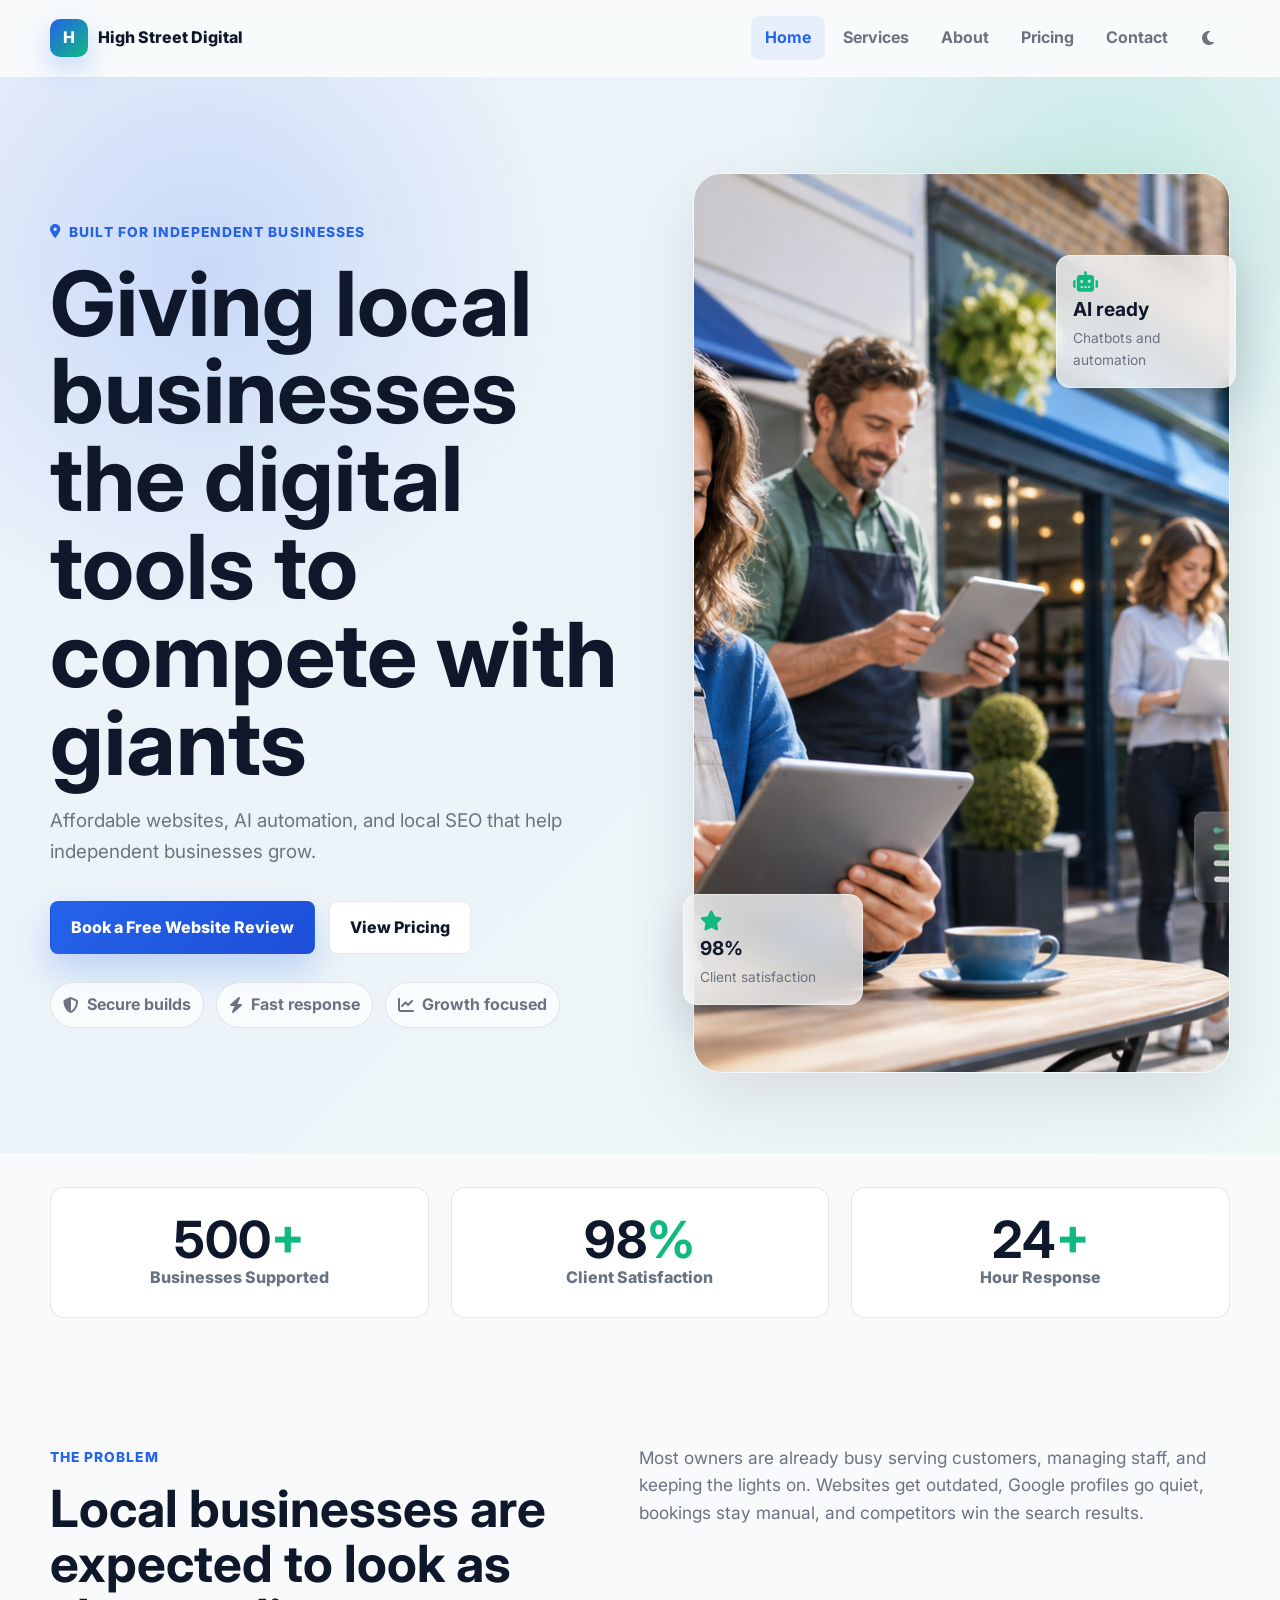
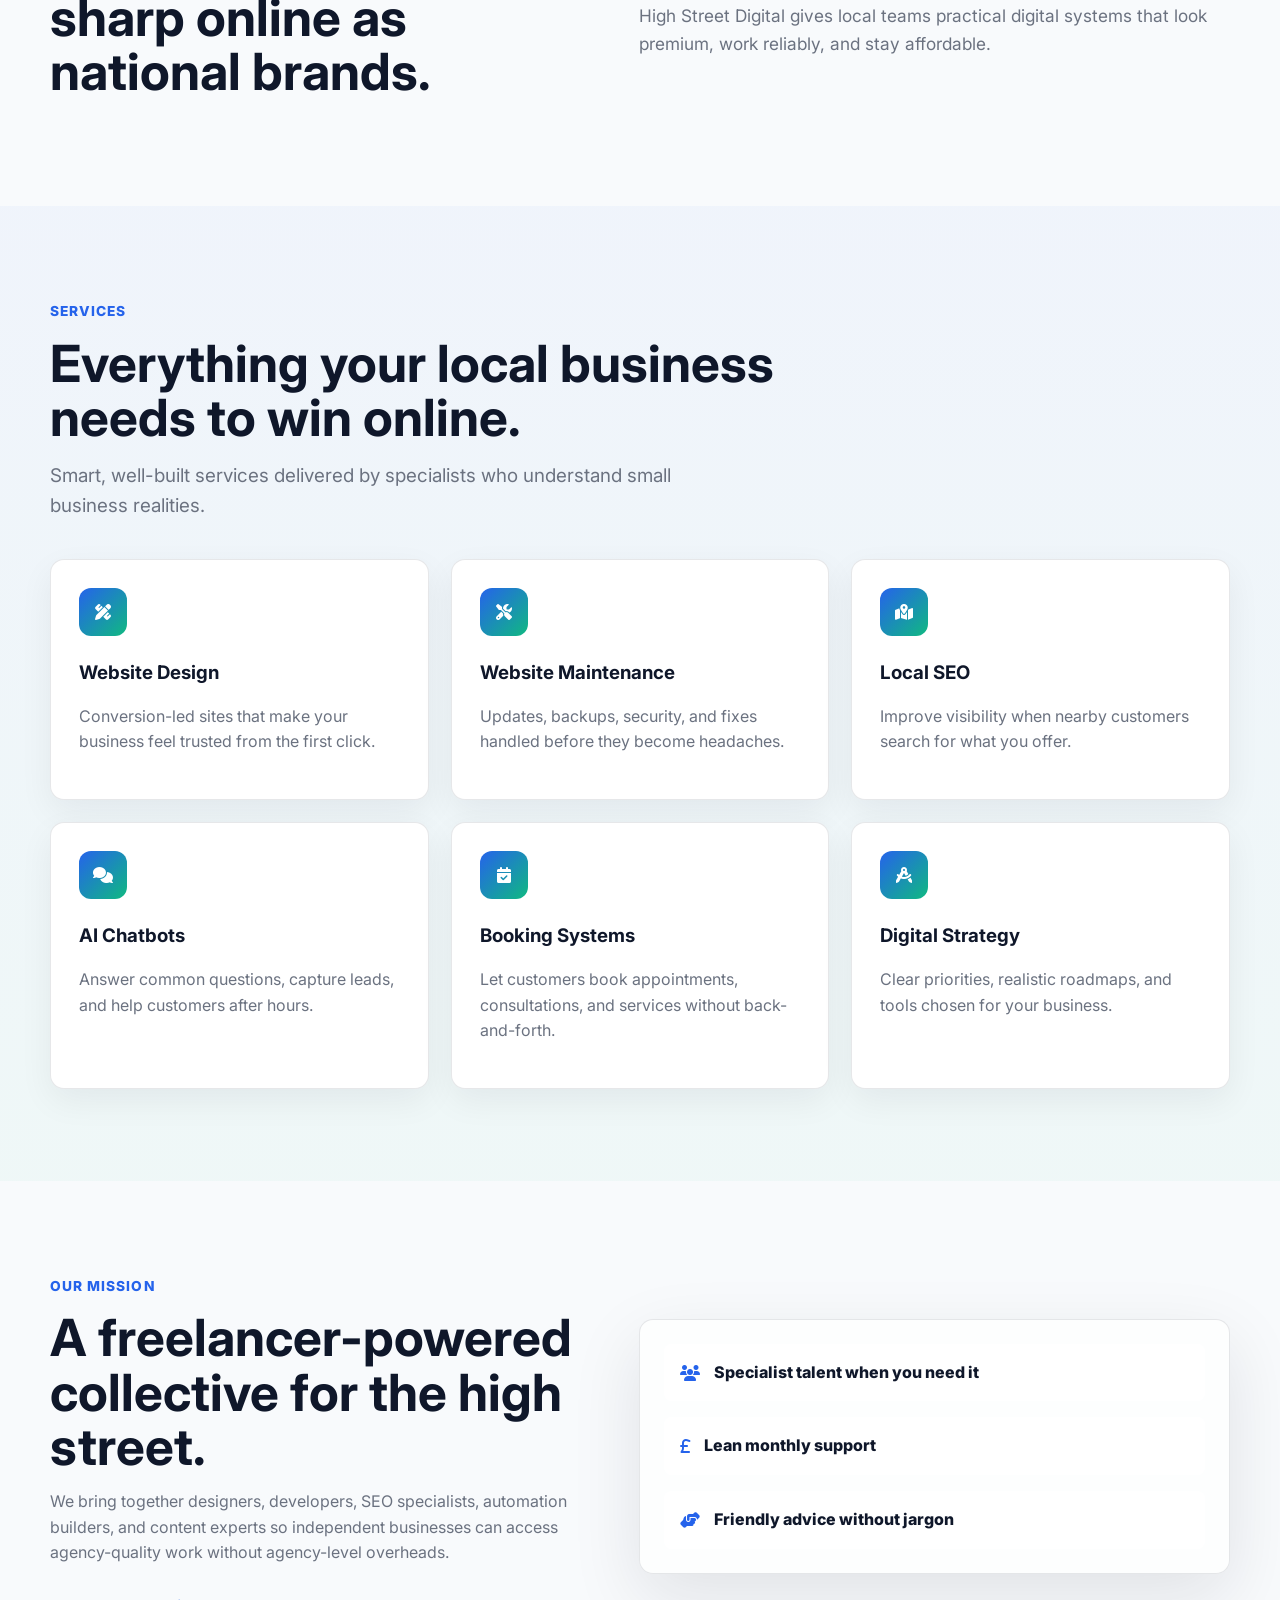
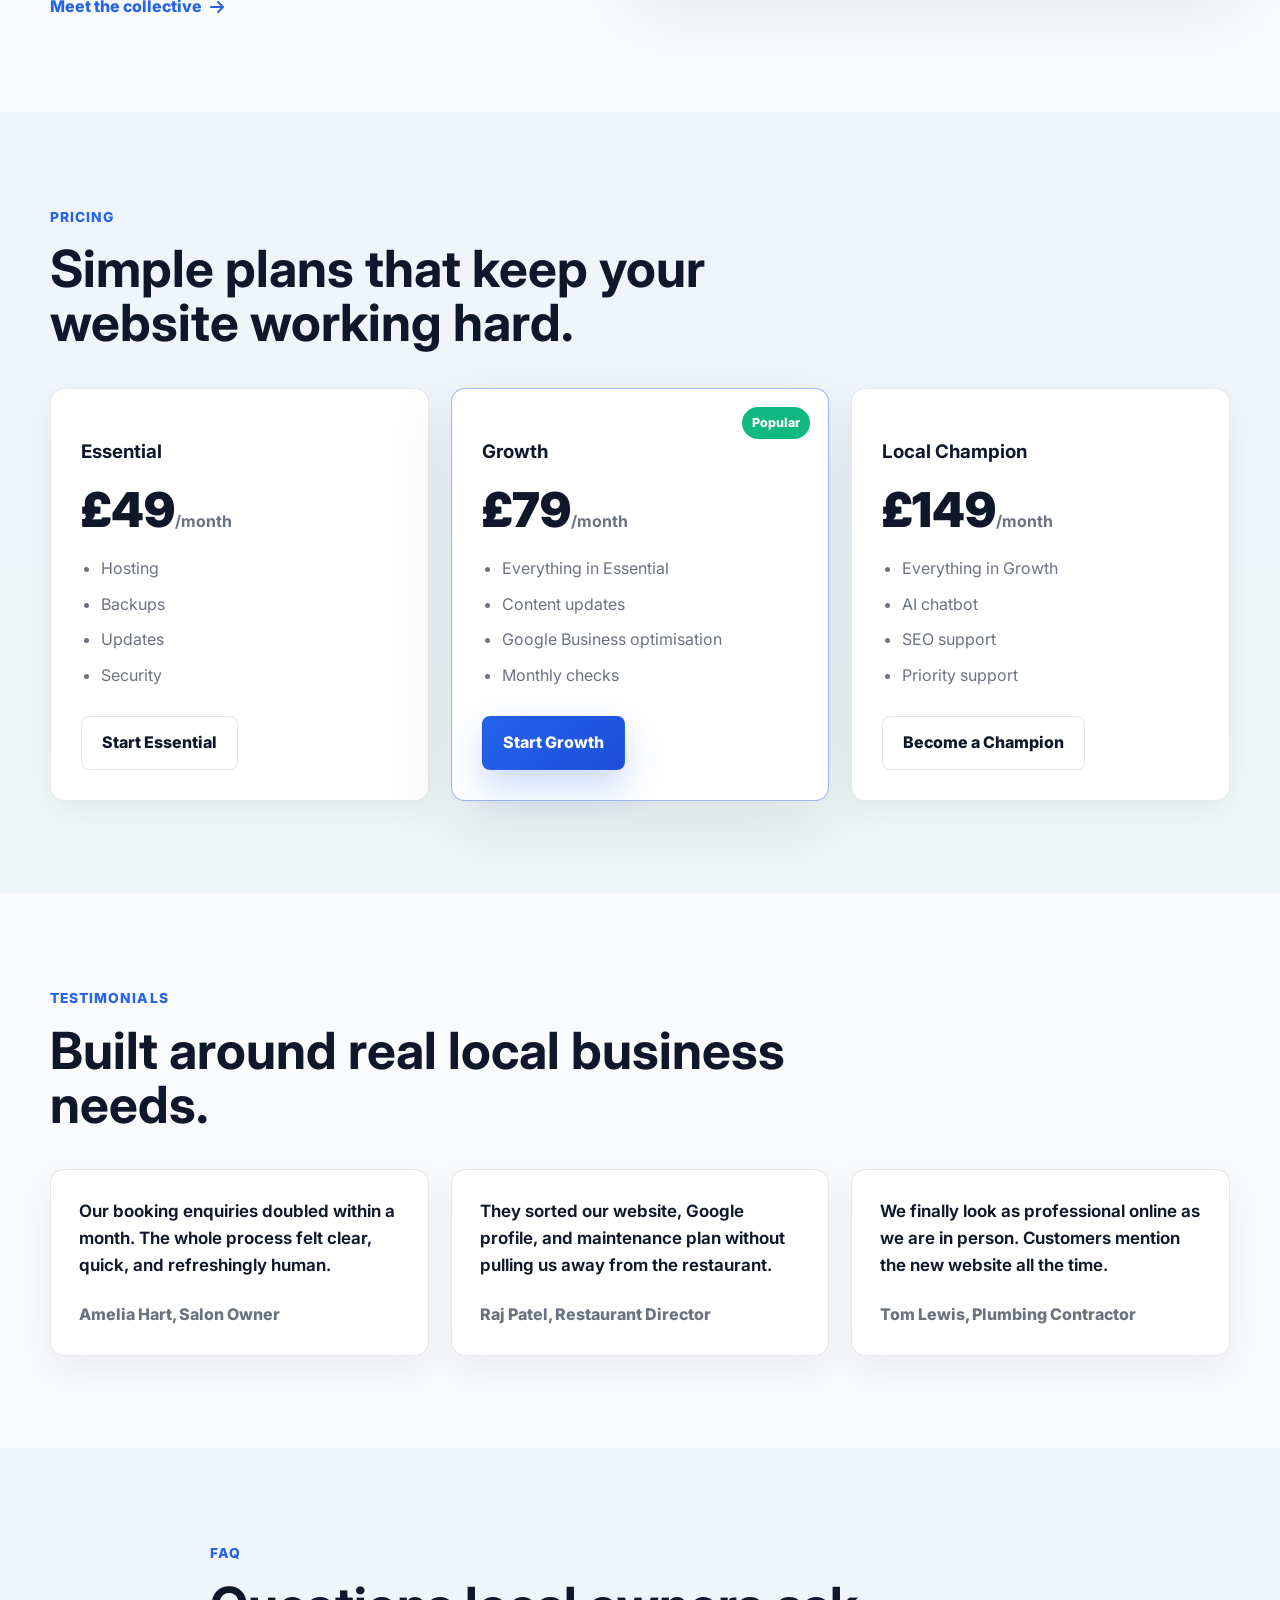
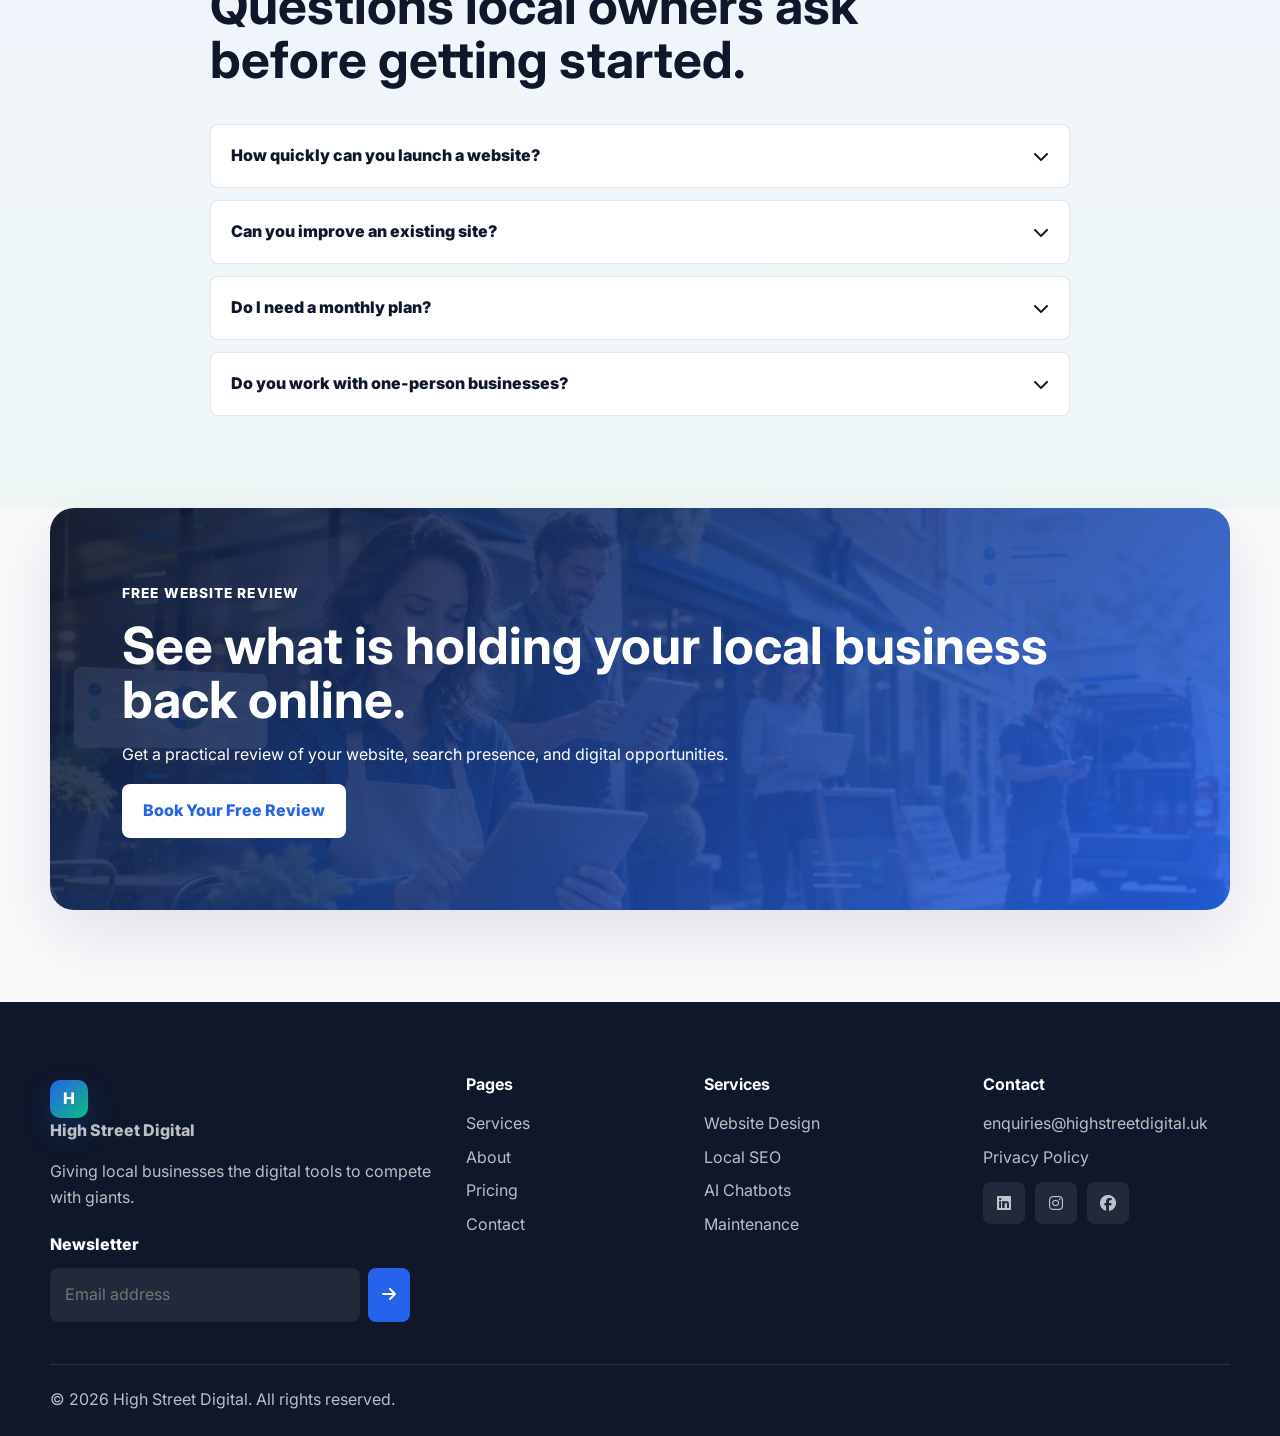
==== index.html @ d73fc5e7 "Add files via upload" ====
<!DOCTYPE html>
<html lang="en">
<head>
  <meta charset="UTF-8">
  <meta name="viewport" content="width=device-width, initial-scale=1.0">
  <meta name="description" content="High Street Digital helps local businesses grow with affordable websites, AI automation, local SEO, booking systems, and digital support.">
  <meta name="keywords" content="local business websites, local SEO, website maintenance, AI chatbot, booking systems, digital agency">
  <meta name="author" content="High Street Digital">
  <meta property="og:title" content="High Street Digital | Local Business Websites and Digital Growth">
  <meta property="og:description" content="Giving local businesses the digital tools to compete with giants.">
  <meta property="og:type" content="website">
  <meta property="og:image" content="assets/images/high-street-hero.png">
  <title>High Street Digital | Local Business Websites and Digital Growth</title>
  <link rel="icon" href="assets/favicon/favicon.svg" type="image/svg+xml">
  <link rel="preconnect" href="https://fonts.googleapis.com">
  <link rel="preconnect" href="https://fonts.gstatic.com" crossorigin>
  <link href="https://fonts.googleapis.com/css2?family=Inter:wght@400;500;600;700;800;900&display=swap" rel="stylesheet">
  <link rel="stylesheet" href="https://cdnjs.cloudflare.com/ajax/libs/font-awesome/6.5.2/css/all.min.css">
  <link rel="stylesheet" href="https://unpkg.com/aos@2.3.1/dist/aos.css">
  <link rel="stylesheet" href="assets/css/style.css">
  <link rel="stylesheet" href="assets/css/responsive.css">
  <script type="application/ld+json">
  {
    "@context": "https://schema.org",
    "@type": "LocalBusiness",
    "name": "High Street Digital",
    "description": "Freelancer-powered digital agency for independent businesses.",
    "url": "https://highstreetdigital.example",
    "email": "enquiries@highstreetdigital.uk",
    "areaServed": "United Kingdom",
    
  }
  </script>
</head>
<body>
  <div class="page-loader" aria-hidden="true"><span></span></div>
  <div class="scroll-progress" aria-hidden="true"></div>
  <a class="skip-link" href="#main">Skip to content</a>

  <header class="site-header" data-header>
    <nav class="navbar container" aria-label="Primary navigation">
      <a href="index.html" class="brand" aria-label="High Street Digital home">
        <span class="brand-mark">H</span>
        <span>High Street Digital</span>
      </a>
      <button class="nav-toggle" type="button" aria-label="Open menu" aria-expanded="false" data-nav-toggle>
        <i class="fa-solid fa-bars"></i>
      </button>
      <div class="nav-menu" data-nav-menu>
        <a href="index.html" class="active">Home</a>
        <a href="services.html">Services</a>
        <a href="about.html">About</a>
        <a href="pricing.html">Pricing</a>
        <a href="contact.html">Contact</a>
        <button class="theme-toggle" type="button" aria-label="Toggle dark mode" data-theme-toggle>
          <i class="fa-solid fa-moon"></i>
        </button>
      </div>
    </nav>
  </header>

  <main id="main">
    <section class="hero hero-home">
      <div class="hero-bg" aria-hidden="true"></div>
      <div class="container hero-grid">
        <div class="hero-copy" data-aos="fade-up">
          <div class="eyebrow"><i class="fa-solid fa-location-dot"></i> Built for independent businesses</div>
          <h1>Giving local businesses the digital tools to compete with giants</h1>
          <p>Affordable websites, AI automation, and local SEO that help independent businesses grow.</p>
          <div class="hero-actions">
            <a href="contact.html" class="btn btn-primary">Book a Free Website Review</a>
            <a href="pricing.html" class="btn btn-secondary">View Pricing</a>
          </div>
          <div class="trust-row" aria-label="Trust badges">
            <span><i class="fa-solid fa-shield-halved"></i> Secure builds</span>
            <span><i class="fa-solid fa-bolt"></i> Fast response</span>
            <span><i class="fa-solid fa-chart-line"></i> Growth focused</span>
          </div>
        </div>
        <div class="hero-visual" data-aos="zoom-in" data-aos-delay="150">
          <img src="assets/images/high-street-hero.png" alt="Local businesses using digital tools" loading="eager" width="900" height="900">
          <div class="floating-card card-one">
            <i class="fa-solid fa-star"></i>
            <strong>98%</strong>
            <span>Client satisfaction</span>
          </div>
          <div class="floating-card card-two">
            <i class="fa-solid fa-robot"></i>
            <strong>AI ready</strong>
            <span>Chatbots and automation</span>
          </div>
        </div>
      </div>
    </section>

    <section class="stats-section">
      <div class="container stats-grid">
        <article data-aos="fade-up"><strong data-counter="500">0</strong><span>Businesses Supported</span></article>
        <article data-aos="fade-up" data-aos-delay="80"><strong data-counter="98">0</strong><span>Client Satisfaction</span></article>
        <article data-aos="fade-up" data-aos-delay="160"><strong data-counter="24">0</strong><span>Hour Response</span></article>
      </div>
    </section>

    <section class="section">
      <div class="container split">
        <div data-aos="fade-right">
          <span class="section-kicker">The problem</span>
          <h2>Local businesses are expected to look as sharp online as national brands.</h2>
        </div>
        <div class="stacked-copy" data-aos="fade-left">
          <p>Most owners are already busy serving customers, managing staff, and keeping the lights on. Websites get outdated, Google profiles go quiet, bookings stay manual, and competitors win the search results.</p>
          <p>High Street Digital gives local teams practical digital systems that look premium, work reliably, and stay affordable.</p>
        </div>
      </div>
    </section>

    <section class="section soft-band">
      <div class="container">
        <div class="section-heading" data-aos="fade-up">
          <span class="section-kicker">Services</span>
          <h2>Everything your local business needs to win online.</h2>
          <p>Smart, well-built services delivered by specialists who understand small business realities.</p>
        </div>
        <div class="card-grid six-grid">
          <article class="service-card" data-aos="fade-up"><i class="fa-solid fa-pen-ruler"></i><h3>Website Design</h3><p>Conversion-led sites that make your business feel trusted from the first click.</p></article>
          <article class="service-card" data-aos="fade-up" data-aos-delay="60"><i class="fa-solid fa-screwdriver-wrench"></i><h3>Website Maintenance</h3><p>Updates, backups, security, and fixes handled before they become headaches.</p></article>
          <article class="service-card" data-aos="fade-up" data-aos-delay="120"><i class="fa-solid fa-map-location-dot"></i><h3>Local SEO</h3><p>Improve visibility when nearby customers search for what you offer.</p></article>
          <article class="service-card" data-aos="fade-up"><i class="fa-solid fa-comments"></i><h3>AI Chatbots</h3><p>Answer common questions, capture leads, and help customers after hours.</p></article>
          <article class="service-card" data-aos="fade-up" data-aos-delay="60"><i class="fa-solid fa-calendar-check"></i><h3>Booking Systems</h3><p>Let customers book appointments, consultations, and services without back-and-forth.</p></article>
          <article class="service-card" data-aos="fade-up" data-aos-delay="120"><i class="fa-solid fa-compass-drafting"></i><h3>Digital Strategy</h3><p>Clear priorities, realistic roadmaps, and tools chosen for your business.</p></article>
        </div>
      </div>
    </section>

    <section class="section mission-section">
      <div class="container split align-center">
        <div data-aos="fade-right">
          <span class="section-kicker">Our mission</span>
          <h2>A freelancer-powered collective for the high street.</h2>
          <p>We bring together designers, developers, SEO specialists, automation builders, and content experts so independent businesses can access agency-quality work without agency-level overheads.</p>
          <a href="about.html" class="text-link">Meet the collective <i class="fa-solid fa-arrow-right"></i></a>
        </div>
        <div class="feature-panel" data-aos="fade-left">
          <div><i class="fa-solid fa-users"></i><span>Specialist talent when you need it</span></div>
          <div><i class="fa-solid fa-sterling-sign"></i><span>Lean monthly support</span></div>
          <div><i class="fa-solid fa-handshake-angle"></i><span>Friendly advice without jargon</span></div>
        </div>
      </div>
    </section>

    <section class="section soft-band">
      <div class="container">
        <div class="section-heading" data-aos="fade-up">
          <span class="section-kicker">Pricing</span>
          <h2>Simple plans that keep your website working hard.</h2>
        </div>
        <div class="pricing-grid">
          <article class="price-card" data-aos="fade-up">
            <h3>Essential</h3><p class="price">£49<span>/month</span></p>
            <ul><li>Hosting</li><li>Backups</li><li>Updates</li><li>Security</li></ul>
            <a href="contact.html" class="btn btn-outline">Start Essential</a>
          </article>
          <article class="price-card featured" data-aos="fade-up" data-aos-delay="80">
            <div class="plan-badge">Popular</div><h3>Growth</h3><p class="price">£79<span>/month</span></p>
            <ul><li>Everything in Essential</li><li>Content updates</li><li>Google Business optimisation</li><li>Monthly checks</li></ul>
            <a href="contact.html" class="btn btn-primary">Start Growth</a>
          </article>
          <article class="price-card" data-aos="fade-up" data-aos-delay="160">
            <h3>Local Champion</h3><p class="price">£149<span>/month</span></p>
            <ul><li>Everything in Growth</li><li>AI chatbot</li><li>SEO support</li><li>Priority support</li></ul>
            <a href="contact.html" class="btn btn-outline">Become a Champion</a>
          </article>
        </div>
      </div>
    </section>

    <section class="section">
      <div class="container">
        <div class="section-heading" data-aos="fade-up">
          <span class="section-kicker">Testimonials</span>
          <h2>Built around real local business needs.</h2>
        </div>
        <div class="testimonial-grid">
          <figure data-aos="fade-up"><blockquote>Our booking enquiries doubled within a month. The whole process felt clear, quick, and refreshingly human.</blockquote><figcaption>Amelia Hart, Salon Owner</figcaption></figure>
          <figure data-aos="fade-up" data-aos-delay="80"><blockquote>They sorted our website, Google profile, and maintenance plan without pulling us away from the restaurant.</blockquote><figcaption>Raj Patel, Restaurant Director</figcaption></figure>
          <figure data-aos="fade-up" data-aos-delay="160"><blockquote>We finally look as professional online as we are in person. Customers mention the new website all the time.</blockquote><figcaption>Tom Lewis, Plumbing Contractor</figcaption></figure>
        </div>
      </div>
    </section>

    <section class="section soft-band">
      <div class="container faq-wrap">
        <div class="section-heading" data-aos="fade-up">
          <span class="section-kicker">FAQ</span>
          <h2>Questions local owners ask before getting started.</h2>
        </div>
        <div class="accordion" data-accordion>
          <article><button type="button">How quickly can you launch a website?<i class="fa-solid fa-chevron-down"></i></button><p>Most brochure websites can launch in two to four weeks once we have the content and approvals.</p></article>
          <article><button type="button">Can you improve an existing site?<i class="fa-solid fa-chevron-down"></i></button><p>Yes. We can audit, repair, redesign, optimise, or maintain an existing website depending on what it needs.</p></article>
          <article><button type="button">Do I need a monthly plan?<i class="fa-solid fa-chevron-down"></i></button><p>No, but monthly care keeps your site secure, updated, backed up, and improving over time.</p></article>
          <article><button type="button">Do you work with one-person businesses?<i class="fa-solid fa-chevron-down"></i></button><p>Absolutely. Many of our clients are independent owners, family firms, and small local teams.</p></article>
        </div>
      </div>
    </section>

    <section class="section final-cta">
      <div class="container cta-banner" data-aos="zoom-in">
        <span class="section-kicker">Free website review</span>
        <h2>See what is holding your local business back online.</h2>
        <p>Get a practical review of your website, search presence, and digital opportunities.</p>
        <a href="contact.html" class="btn btn-light">Book Your Free Review</a>
      </div>
    </section>
  </main>

  <footer class="site-footer">
    <div class="container footer-grid">
      <div>
        <a href="index.html" class="brand footer-brand"><span class="brand-mark">H</span><span>High Street Digital</span></a>
        <p>Giving local businesses the digital tools to compete with giants.</p>
        <form class="newsletter" data-newsletter>
          <label for="newsletter-email">Newsletter</label>
          <div><input id="newsletter-email" type="email" placeholder="Email address" required><button type="submit" aria-label="Subscribe"><i class="fa-solid fa-arrow-right"></i></button></div>
        </form>
      </div>
      <div><h3>Pages</h3><a href="services.html">Services</a><a href="about.html">About</a><a href="pricing.html">Pricing</a><a href="contact.html">Contact</a></div>
      <div><h3>Services</h3><a href="services.html#web-design">Website Design</a><a href="services.html#seo">Local SEO</a><a href="services.html#chatbots">AI Chatbots</a><a href="services.html#maintenance">Maintenance</a></div>
      <div><h3>Contact</h3><a href="mailto:enquiries@highstreetdigital.uk">enquiries@highstreetdigital.uk</a><a href="privacy.html">Privacy Policy</a><div class="socials"><a aria-label="LinkedIn" href="#"><i class="fa-brands fa-linkedin"></i></a><a aria-label="Instagram" href="#"><i class="fa-brands fa-instagram"></i></a><a aria-label="Facebook" href="#"><i class="fa-brands fa-facebook"></i></a></div></div>
    </div>
    <div class="container footer-bottom"><span>© 2026 High Street Digital. All rights reserved.</span></div>
  </footer>

  <button class="back-to-top" type="button" aria-label="Back to top" data-back-to-top><i class="fa-solid fa-arrow-up"></i></button>
  <script src="https://unpkg.com/aos@2.3.1/dist/aos.js"></script>
  <script src="assets/JS/animations.js"></script>
  <script src="assets/JS/main.js"></script>
</body>
</html>
---- assets/css/style.css ----
:root {
  --primary: #2563eb;
  --primary-dark: #1d4ed8;
  --secondary: #10b981;
  --accent: #0f172a;
  --bg: #f8fafc;
  --card: #ffffff;
  --text: #111827;
  --muted: #6b7280;
  --line: rgba(15, 23, 42, 0.1);
  --shadow: 0 24px 70px rgba(15, 23, 42, 0.1);
  --radius: 8px;
  --radius-lg: 14px;
  --container: 1180px;
}

[data-theme="dark"] {
  --bg: #0b1120;
  --card: #111827;
  --text: #f8fafc;
  --muted: #cbd5e1;
  --accent: #f8fafc;
  --line: rgba(255, 255, 255, 0.12);
  --shadow: 0 24px 70px rgba(0, 0, 0, 0.35);
}

* {
  box-sizing: border-box;
}

html {
  scroll-behavior: smooth;
}

body {
  margin: 0;
  font-family: "Inter", system-ui, -apple-system, BlinkMacSystemFont, "Segoe UI", sans-serif;
  color: var(--text);
  background: var(--bg);
  line-height: 1.6;
  text-rendering: optimizeLegibility;
}

body.nav-open {
  overflow: hidden;
}

img {
  max-width: 100%;
  display: block;
}

a {
  color: inherit;
  text-decoration: none;
}

button,
input,
select,
textarea {
  font: inherit;
}

button {
  cursor: pointer;
}

::selection {
  color: #fff;
  background: var(--primary);
}

.container {
  width: min(100% - 40px, var(--container));
  margin: 0 auto;
}

.narrow {
  width: min(100% - 40px, 860px);
}

.skip-link {
  position: fixed;
  top: 10px;
  left: 10px;
  z-index: 10000;
  padding: 10px 14px;
  background: var(--accent);
  color: #fff;
  border-radius: var(--radius);
  transform: translateY(-140%);
  transition: transform 0.2s ease;
}

.skip-link:focus {
  transform: translateY(0);
}

.page-loader {
  position: fixed;
  inset: 0;
  z-index: 9999;
  display: grid;
  place-items: center;
  background: var(--bg);
  transition: opacity 0.35s ease, visibility 0.35s ease;
}

.page-loader span {
  width: 42px;
  height: 42px;
  border-radius: 50%;
  border: 4px solid rgba(37, 99, 235, 0.18);
  border-top-color: var(--primary);
  animation: spin 0.9s linear infinite;
}

.page-loader.hide {
  opacity: 0;
  visibility: hidden;
}

.scroll-progress {
  position: fixed;
  top: 0;
  left: 0;
  z-index: 1000;
  width: 0;
  height: 3px;
  background: linear-gradient(90deg, var(--primary), var(--secondary));
}

.site-header {
  position: sticky;
  top: 0;
  z-index: 900;
  background: rgba(248, 250, 252, 0.82);
  border-bottom: 1px solid transparent;
  backdrop-filter: blur(18px);
  transition: border-color 0.2s ease, box-shadow 0.2s ease, background 0.2s ease;
}

[data-theme="dark"] .site-header {
  background: rgba(11, 17, 32, 0.82);
}

.site-header.scrolled {
  border-color: var(--line);
  box-shadow: 0 10px 30px rgba(15, 23, 42, 0.08);
}

.navbar {
  height: 76px;
  display: flex;
  align-items: center;
  justify-content: space-between;
  gap: 24px;
}

.brand {
  display: inline-flex;
  align-items: center;
  gap: 10px;
  font-weight: 800;
  color: var(--accent);
  letter-spacing: 0;
}

.brand-mark {
  width: 38px;
  height: 38px;
  display: grid;
  place-items: center;
  border-radius: 10px;
  color: #fff;
  background: linear-gradient(135deg, var(--primary), var(--secondary));
  box-shadow: 0 12px 28px rgba(37, 99, 235, 0.25);
}

.nav-menu {
  display: flex;
  align-items: center;
  gap: 4px;
}

.nav-menu a,
.theme-toggle,
.nav-toggle {
  min-width: 44px;
  min-height: 44px;
  display: inline-flex;
  align-items: center;
  justify-content: center;
  border: 0;
  border-radius: var(--radius);
  background: transparent;
  color: var(--muted);
  font-weight: 700;
}

.nav-menu a {
  padding: 0 14px;
}

.nav-menu a:hover,
.nav-menu a.active,
.theme-toggle:hover,
.nav-toggle:hover {
  color: var(--primary);
  background: rgba(37, 99, 235, 0.08);
}

.nav-toggle {
  display: none;
}

.hero,
.page-hero {
  position: relative;
  overflow: hidden;
  padding: 96px 0 80px;
}

.hero-bg {
  position: absolute;
  inset: 0;
  background:
    radial-gradient(circle at 16% 18%, rgba(37, 99, 235, 0.18), transparent 26%),
    radial-gradient(circle at 86% 12%, rgba(16, 185, 129, 0.18), transparent 24%),
    linear-gradient(135deg, rgba(37, 99, 235, 0.06), rgba(16, 185, 129, 0.05));
  animation: drift 10s ease-in-out infinite alternate;
}

.hero-grid {
  position: relative;
  display: grid;
  grid-template-columns: 1fr 0.92fr;
  align-items: center;
  gap: 60px;
}

.hero-copy h1,
.page-hero h1 {
  margin: 16px 0 20px;
  font-size: clamp(3rem, 7vw, 5.9rem);
  line-height: 0.98;
  letter-spacing: 0;
  color: var(--accent);
}

.page-hero h1 {
  font-size: clamp(2.5rem, 5vw, 4.6rem);
}

.hero-copy p,
.page-hero p,
.section-heading p {
  margin: 0;
  max-width: 680px;
  font-size: 1.18rem;
  color: var(--muted);
}

.eyebrow,
.section-kicker {
  display: inline-flex;
  align-items: center;
  gap: 8px;
  color: var(--primary);
  font-size: 0.86rem;
  font-weight: 800;
  text-transform: uppercase;
  letter-spacing: 0.08em;
}

.hero-actions {
  display: flex;
  align-items: center;
  flex-wrap: wrap;
  gap: 14px;
  margin-top: 34px;
}

.btn {
  min-height: 48px;
  display: inline-flex;
  align-items: center;
  justify-content: center;
  gap: 8px;
  padding: 13px 20px;
  border: 1px solid transparent;
  border-radius: var(--radius);
  font-weight: 800;
  transition: transform 0.2s ease, box-shadow 0.2s ease, background 0.2s ease, color 0.2s ease;
}

.btn:hover {
  transform: translateY(-2px);
}

.btn-primary {
  color: #fff;
  background: linear-gradient(135deg, var(--primary), var(--primary-dark));
  box-shadow: 0 18px 36px rgba(37, 99, 235, 0.24);
}

.btn-secondary,
.btn-outline {
  color: var(--accent);
  border-color: var(--line);
  background: var(--card);
}

.btn-light {
  color: var(--primary);
  background: #fff;
}

.trust-row {
  display: flex;
  flex-wrap: wrap;
  gap: 12px;
  margin-top: 28px;
  color: var(--muted);
  font-weight: 700;
}

.trust-row span {
  display: inline-flex;
  align-items: center;
  gap: 8px;
  padding: 9px 12px;
  border: 1px solid var(--line);
  border-radius: 999px;
  background: rgba(255, 255, 255, 0.7);
}

[data-theme="dark"] .trust-row span {
  background: rgba(17, 24, 39, 0.7);
}

.hero-visual {
  position: relative;
  min-height: 520px;
  display: grid;
  place-items: center;
}

.hero-visual img {
  width: min(100%, 560px);
  aspect-ratio: 1;
  object-fit: cover;
  border-radius: 28px;
  box-shadow: var(--shadow);
  border: 1px solid rgba(255, 255, 255, 0.4);
}

.floating-card {
  position: absolute;
  display: grid;
  gap: 2px;
  padding: 16px;
  width: 180px;
  border: 1px solid rgba(255, 255, 255, 0.45);
  border-radius: var(--radius-lg);
  background: rgba(255, 255, 255, 0.76);
  box-shadow: 0 18px 46px rgba(15, 23, 42, 0.14);
  backdrop-filter: blur(18px);
  animation: float 4.5s ease-in-out infinite;
}

[data-theme="dark"] .floating-card {
  background: rgba(17, 24, 39, 0.82);
}

.floating-card i {
  color: var(--secondary);
  font-size: 1.25rem;
}

.floating-card strong {
  color: var(--accent);
  font-size: 1.2rem;
}

.floating-card span {
  color: var(--muted);
  font-size: 0.86rem;
}

.card-one {
  left: -10px;
  bottom: 68px;
}

.card-two {
  right: -6px;
  top: 82px;
  animation-delay: 1s;
}

.section {
  padding: 92px 0;
}

.soft-band {
  background: linear-gradient(180deg, rgba(37, 99, 235, 0.04), rgba(16, 185, 129, 0.04));
}

.split {
  display: grid;
  grid-template-columns: 0.95fr 1.05fr;
  gap: 54px;
}

.align-center {
  align-items: center;
}

h2 {
  margin: 12px 0 16px;
  color: var(--accent);
  font-size: clamp(2rem, 4vw, 3.4rem);
  line-height: 1.06;
  letter-spacing: 0;
}

h3 {
  color: var(--accent);
}

p {
  color: var(--muted);
}

.stacked-copy {
  display: grid;
  gap: 18px;
}

.stacked-copy p {
  margin: 0;
  font-size: 1.08rem;
}

.section-heading {
  max-width: 760px;
  margin-bottom: 38px;
}

.card-grid,
.pricing-grid,
.testimonial-grid,
.stats-grid,
.contact-grid,
.service-detail-grid {
  display: grid;
  gap: 22px;
}

.six-grid {
  grid-template-columns: repeat(3, 1fr);
}

.four-grid {
  grid-template-columns: repeat(4, 1fr);
}

.service-card,
.price-card,
.detail-card,
.info-card,
.testimonial-grid figure,
.timeline article {
  border: 1px solid var(--line);
  border-radius: var(--radius-lg);
  background: var(--card);
  box-shadow: 0 12px 34px rgba(15, 23, 42, 0.06);
}

.service-card,
.detail-card {
  padding: 28px;
  transition: transform 0.2s ease, box-shadow 0.2s ease, border-color 0.2s ease;
}

.service-card:hover,
.detail-card:hover {
  transform: translateY(-6px);
  border-color: rgba(37, 99, 235, 0.28);
  box-shadow: var(--shadow);
}

.service-card i,
.detail-card > i,
.info-card > i {
  width: 48px;
  height: 48px;
  display: grid;
  place-items: center;
  border-radius: 12px;
  color: #fff;
  background: linear-gradient(135deg, var(--primary), var(--secondary));
}

.service-card h3,
.detail-card h2 {
  margin: 22px 0 10px;
}

.feature-panel {
  display: grid;
  gap: 16px;
  padding: 24px;
  border: 1px solid var(--line);
  border-radius: var(--radius-lg);
  background: rgba(255, 255, 255, 0.7);
  box-shadow: var(--shadow);
}

[data-theme="dark"] .feature-panel {
  background: rgba(17, 24, 39, 0.7);
}

.feature-panel div {
  display: flex;
  align-items: center;
  gap: 14px;
  padding: 16px;
  border-radius: var(--radius);
  background: var(--card);
  color: var(--accent);
  font-weight: 800;
}

.feature-panel i {
  color: var(--primary);
}

.text-link {
  display: inline-flex;
  align-items: center;
  gap: 8px;
  margin-top: 12px;
  color: var(--primary);
  font-weight: 800;
}

.pricing-grid {
  grid-template-columns: repeat(3, 1fr);
}

.price-card {
  position: relative;
  padding: 30px;
}

.price-card.featured {
  border-color: rgba(37, 99, 235, 0.45);
  transform: translateY(-10px);
  box-shadow: var(--shadow);
}

.plan-badge {
  position: absolute;
  top: 18px;
  right: 18px;
  padding: 6px 10px;
  border-radius: 999px;
  color: #fff;
  background: var(--secondary);
  font-size: 0.78rem;
  font-weight: 800;
}

.price {
  margin: 16px 0;
  color: var(--accent);
  font-size: 3rem;
  font-weight: 900;
  line-height: 1;
}

.price span {
  color: var(--muted);
  font-size: 1rem;
  font-weight: 700;
}

ul {
  padding-left: 20px;
  color: var(--muted);
}

.price-card ul {
  display: grid;
  gap: 10px;
  margin: 22px 0 28px;
}

.stats-section {
  padding: 34px 0;
}

.stats-grid {
  grid-template-columns: repeat(3, 1fr);
}

.stats-grid article {
  padding: 26px;
  border: 1px solid var(--line);
  border-radius: var(--radius-lg);
  background: var(--card);
  text-align: center;
}

.stats-grid strong {
  display: block;
  color: var(--accent);
  font-size: clamp(2rem, 4vw, 3.2rem);
  line-height: 1;
}

.stats-grid strong::after {
  content: "+";
  color: var(--secondary);
}

.stats-grid article:nth-child(2) strong::after {
  content: "%";
}

.stats-grid span {
  color: var(--muted);
  font-weight: 800;
}

.testimonial-grid {
  grid-template-columns: repeat(3, 1fr);
}

.testimonial-grid figure {
  margin: 0;
  padding: 28px;
}

blockquote {
  margin: 0 0 22px;
  color: var(--accent);
  font-size: 1.06rem;
  font-weight: 650;
}

figcaption {
  color: var(--muted);
  font-weight: 800;
}

.faq-wrap {
  max-width: 860px;
}

.accordion {
  display: grid;
  gap: 12px;
}

.accordion article {
  border: 1px solid var(--line);
  border-radius: var(--radius);
  background: var(--card);
  overflow: hidden;
}

.accordion button {
  width: 100%;
  min-height: 62px;
  display: flex;
  align-items: center;
  justify-content: space-between;
  gap: 20px;
  padding: 18px 20px;
  border: 0;
  background: transparent;
  color: var(--accent);
  font-weight: 850;
  text-align: left;
}

.accordion p {
  display: none;
  margin: 0;
  padding: 0 20px 20px;
}

.accordion article.open p {
  display: block;
}

.accordion article.open i {
  transform: rotate(180deg);
}

.final-cta {
  padding-top: 0;
}

.cta-banner {
  padding: clamp(34px, 7vw, 72px);
  border-radius: 24px;
  color: #fff;
  background:
    linear-gradient(135deg, rgba(15, 23, 42, 0.88), rgba(37, 99, 235, 0.88)),
    url("../images/high-street-hero.png") center/cover;
  box-shadow: var(--shadow);
}

.cta-banner h2,
.cta-banner p,
.cta-banner .section-kicker {
  color: #fff;
}

.page-hero {
  background:
    radial-gradient(circle at 20% 0%, rgba(37, 99, 235, 0.16), transparent 28%),
    radial-gradient(circle at 82% 16%, rgba(16, 185, 129, 0.14), transparent 25%);
}

.compact-hero {
  padding-bottom: 54px;
}

.service-detail-grid {
  grid-template-columns: repeat(2, 1fr);
}

.detail-card .btn {
  margin-top: 12px;
}

.timeline {
  display: grid;
  grid-template-columns: repeat(4, 1fr);
  gap: 18px;
}

.timeline article {
  padding: 24px;
}

.timeline span {
  display: inline-grid;
  place-items: center;
  width: 42px;
  height: 42px;
  border-radius: 50%;
  color: #fff;
  background: var(--primary);
  font-weight: 900;
}

.table-wrap {
  overflow-x: auto;
  border: 1px solid var(--line);
  border-radius: var(--radius-lg);
  background: var(--card);
}

table {
  width: 100%;
  min-width: 720px;
  border-collapse: collapse;
}

caption {
  position: absolute;
  width: 1px;
  height: 1px;
  overflow: hidden;
}

th,
td {
  padding: 18px;
  border-bottom: 1px solid var(--line);
  text-align: center;
}

th:first-child,
td:first-child {
  text-align: left;
}

td i {
  color: var(--secondary);
}

.contact-grid {
  grid-template-columns: 1.08fr 0.92fr;
  align-items: start;
}

.contact-form {
  display: grid;
  gap: 18px;
  padding: 30px;
  border: 1px solid var(--line);
  border-radius: var(--radius-lg);
  background: var(--card);
  box-shadow: var(--shadow);
}

.form-row {
  display: grid;
  gap: 8px;
}

.form-row.two {
  grid-template-columns: repeat(2, 1fr);
  gap: 16px;
}

label {
  color: var(--accent);
  font-weight: 800;
}

input,
select,
textarea {
  width: 100%;
  border: 1px solid var(--line);
  border-radius: var(--radius);
  background: var(--bg);
  color: var(--text);
  padding: 13px 14px;
  outline: none;
  transition: border-color 0.2s ease, box-shadow 0.2s ease;
}

input:focus,
select:focus,
textarea:focus {
  border-color: var(--primary);
  box-shadow: 0 0 0 4px rgba(37, 99, 235, 0.12);
}

.form-row small {
  min-height: 18px;
  color: #ef4444;
  font-weight: 700;
}

.form-message {
  display: none;
  padding: 12px 14px;
  border-radius: var(--radius);
  color: #065f46;
  background: rgba(16, 185, 129, 0.12);
  font-weight: 800;
}

.form-message.show {
  display: block;
}

.contact-side {
  display: grid;
  gap: 16px;
}

.info-card {
  display: flex;
  gap: 16px;
  padding: 22px;
}

.info-card h2 {
  margin: 0 0 4px;
  font-size: 1.1rem;
}

.map-placeholder {
  min-height: 230px;
  display: grid;
  place-items: center;
  gap: 12px;
  padding: 24px;
  border: 1px solid var(--line);
  border-radius: var(--radius-lg);
  color: var(--accent);
  background:
    linear-gradient(90deg, rgba(37, 99, 235, 0.08) 1px, transparent 1px),
    linear-gradient(rgba(37, 99, 235, 0.08) 1px, transparent 1px),
    var(--card);
  background-size: 28px 28px;
  font-weight: 850;
  text-align: center;
}

.map-placeholder i {
  color: var(--primary);
  font-size: 2rem;
}

.legal-copy {
  max-width: 820px;
}

.legal-copy h2 {
  margin-top: 32px;
  font-size: 1.7rem;
}

.site-footer {
  padding: 70px 0 24px;
  background: var(--accent);
  color: #fff;
}

.site-footer p,
.site-footer a,
.footer-bottom {
  color: rgba(255, 255, 255, 0.72);
}

.footer-grid {
  display: grid;
  grid-template-columns: 1.4fr 0.75fr 0.9fr 0.9fr;
  gap: 32px;
}

.footer-grid h3 {
  margin: 0 0 14px;
  color: #fff;
  font-size: 1rem;
}

.footer-grid a {
  display: block;
  margin: 8px 0;
}

.footer-brand {
  color: #fff;
}

.newsletter {
  display: grid;
  gap: 10px;
  max-width: 360px;
  margin-top: 22px;
}

.newsletter label {
  color: #fff;
}

.newsletter div {
  display: flex;
  gap: 8px;
}

.newsletter input {
  background: rgba(255, 255, 255, 0.08);
  color: #fff;
}

.newsletter button {
  width: 48px;
  border: 0;
  border-radius: var(--radius);
  color: #fff;
  background: var(--primary);
}

.socials {
  display: flex;
  gap: 10px;
  margin-top: 12px;
}

.socials a {
  width: 42px;
  height: 42px;
  display: grid;
  place-items: center;
  margin: 0;
  border-radius: var(--radius);
  background: rgba(255, 255, 255, 0.08);
}

.footer-bottom {
  margin-top: 42px;
  padding-top: 22px;
  border-top: 1px solid rgba(255, 255, 255, 0.12);
}

.back-to-top {
  position: fixed;
  right: 20px;
  bottom: 20px;
  z-index: 800;
  width: 46px;
  height: 46px;
  border: 0;
  border-radius: 50%;
  color: #fff;
  background: var(--primary);
  box-shadow: 0 12px 30px rgba(37, 99, 235, 0.3);
  opacity: 0;
  pointer-events: none;
  transform: translateY(10px);
  transition: opacity 0.2s ease, transform 0.2s ease;
}

.back-to-top.show {
  opacity: 1;
  pointer-events: auto;
  transform: translateY(0);
}

.not-found-page {
  min-height: 100vh;
  display: grid;
  place-items: center;
  padding: 30px;
}

.not-found {
  max-width: 680px;
  text-align: center;
}

.not-found .brand {
  justify-content: center;
}

.error-code {
  display: block;
  margin-top: 34px;
  color: var(--primary);
  font-size: clamp(5rem, 18vw, 11rem);
  font-weight: 900;
  line-height: 0.9;
}

.not-found h1 {
  margin: 20px 0 10px;
  color: var(--accent);
  font-size: clamp(2.2rem, 6vw, 4rem);
}

@keyframes spin {
  to {
    transform: rotate(360deg);
  }
}

@keyframes drift {
  from {
    transform: scale(1);
  }
  to {
    transform: scale(1.04);
  }
}

@keyframes float {
  0%, 100% {
    transform: translateY(0);
  }
  50% {
    transform: translateY(-12px);
  }
}

@media (prefers-reduced-motion: reduce) {
  *,
  *::before,
  *::after {
    animation-duration: 0.01ms !important;
    animation-iteration-count: 1 !important;
    scroll-behavior: auto !important;
    transition-duration: 0.01ms !important;
  }
}
---- assets/css/responsive.css ----
@media (max-width: 1024px) {
  .hero-grid,
  .split,
  .contact-grid {
    grid-template-columns: 1fr;
  }

  .hero-visual {
    min-height: auto;
  }

  .six-grid,
  .pricing-grid,
  .testimonial-grid,
  .service-detail-grid {
    grid-template-columns: repeat(2, 1fr);
  }

  .four-grid,
  .timeline {
    grid-template-columns: repeat(2, 1fr);
  }

  .footer-grid {
    grid-template-columns: repeat(2, 1fr);
  }
}

@media (max-width: 820px) {
  .container,
  .narrow {
    width: min(100% - 28px, var(--container));
  }

  .navbar {
    height: 68px;
  }

  .nav-toggle {
    display: inline-flex;
  }

  .nav-menu {
    position: fixed;
    top: 68px;
    left: 14px;
    right: 14px;
    display: grid;
    gap: 8px;
    padding: 16px;
    border: 1px solid var(--line);
    border-radius: 14px;
    background: var(--card);
    box-shadow: var(--shadow);
    opacity: 0;
    pointer-events: none;
    transform: translateY(-10px);
    transition: opacity 0.2s ease, transform 0.2s ease;
  }

  .nav-menu.open {
    opacity: 1;
    pointer-events: auto;
    transform: translateY(0);
  }

  .nav-menu a,
  .theme-toggle {
    justify-content: flex-start;
    width: 100%;
  }

  .hero,
  .page-hero {
    padding: 64px 0 54px;
  }

  .hero-copy h1,
  .page-hero h1 {
    font-size: clamp(2.55rem, 12vw, 4rem);
  }

  .hero-copy p,
  .page-hero p,
  .section-heading p {
    font-size: 1.04rem;
  }

  .hero-actions,
  .trust-row {
    align-items: stretch;
  }

  .hero-actions .btn {
    width: 100%;
  }

  .trust-row span {
    width: 100%;
  }

  .floating-card {
    position: static;
    width: 100%;
    margin-top: 12px;
  }

  .hero-visual {
    align-items: stretch;
  }

  .hero-visual img {
    width: 100%;
    border-radius: 18px;
  }

  .section {
    padding: 66px 0;
  }

  .six-grid,
  .four-grid,
  .pricing-grid,
  .testimonial-grid,
  .stats-grid,
  .service-detail-grid,
  .timeline {
    grid-template-columns: 1fr;
  }

  .price-card.featured {
    transform: none;
  }

  .form-row.two {
    grid-template-columns: 1fr;
  }

  .footer-grid {
    grid-template-columns: 1fr;
  }
}

@media (max-width: 520px) {
  .brand span:last-child {
    max-width: 170px;
    white-space: normal;
    line-height: 1.1;
  }

  .hero-copy h1,
  .page-hero h1 {
    font-size: 2.55rem;
  }

  h2 {
    font-size: 2rem;
  }

  .service-card,
  .detail-card,
  .price-card,
  .contact-form,
  .testimonial-grid figure {
    padding: 22px;
  }

  .cta-banner {
    border-radius: 16px;
  }

  .newsletter div {
    flex-direction: column;
  }

  .newsletter button {
    width: 100%;
    height: 46px;
  }
}
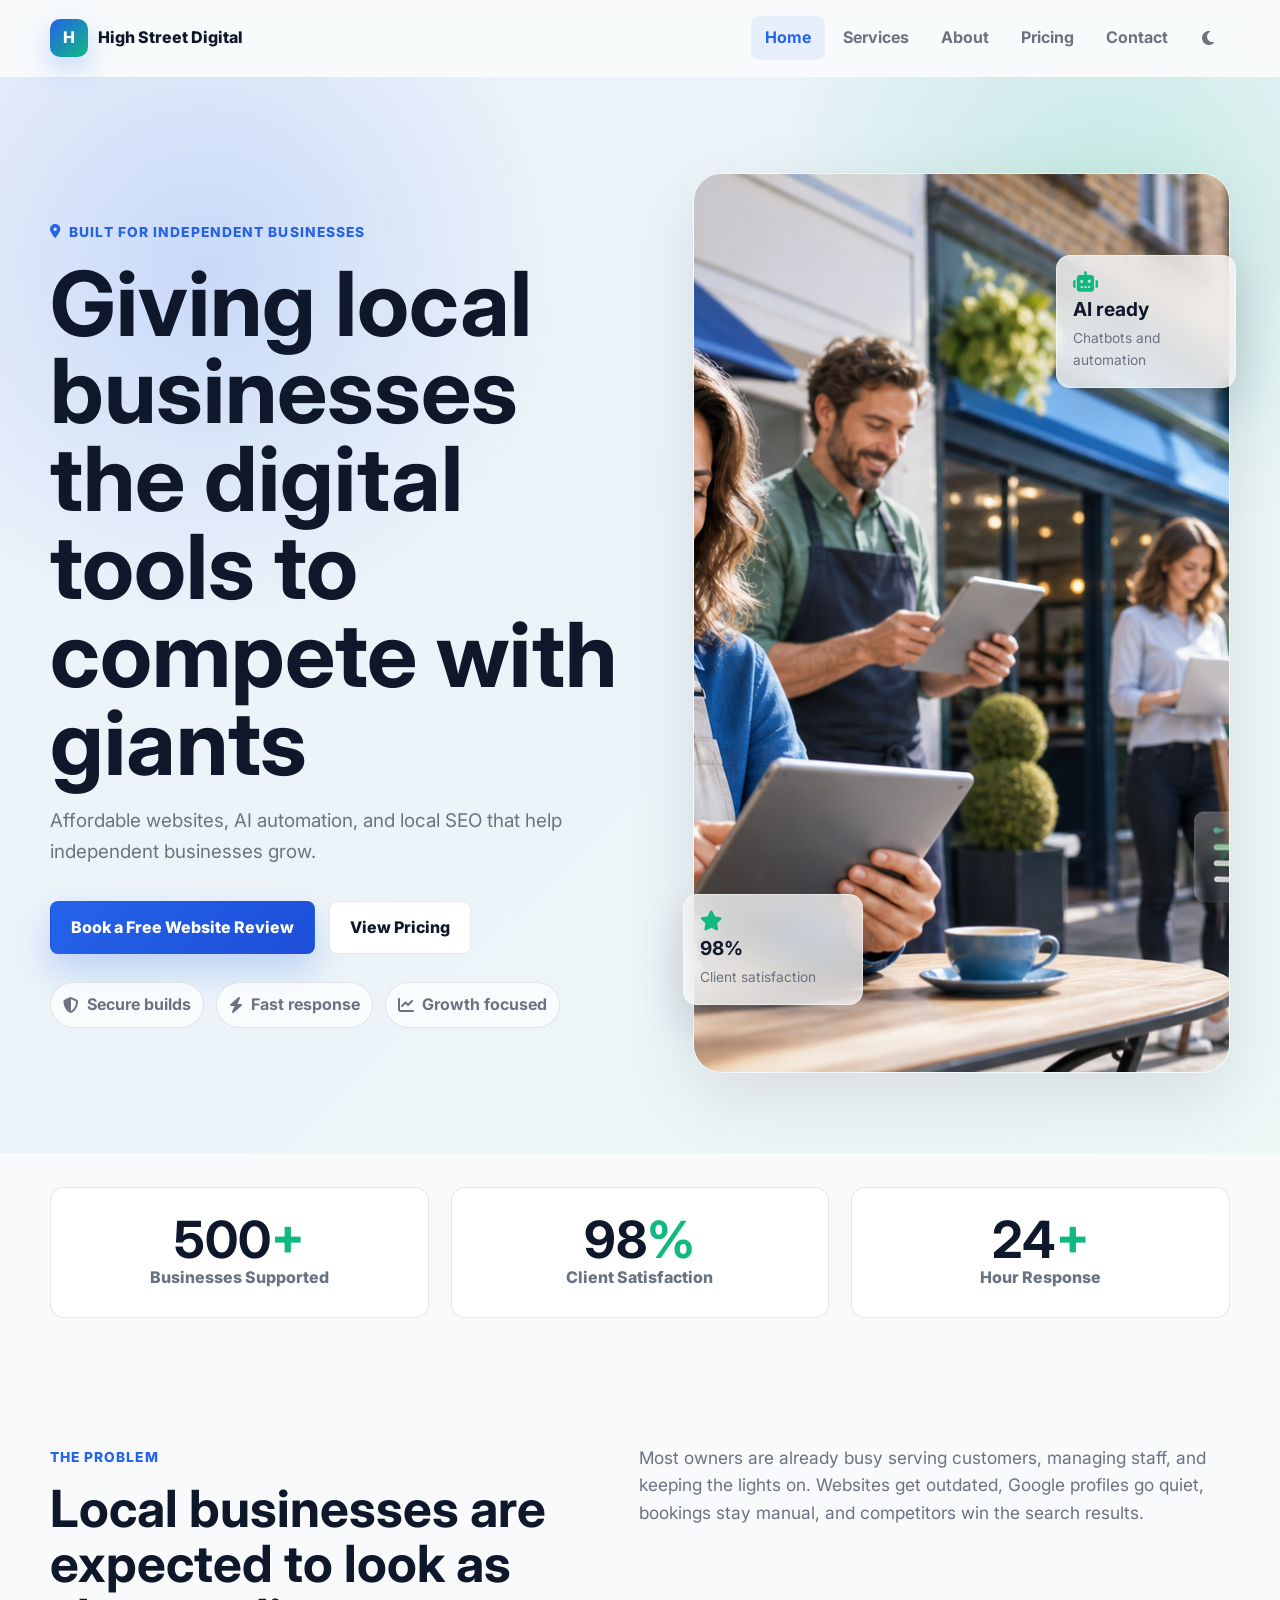
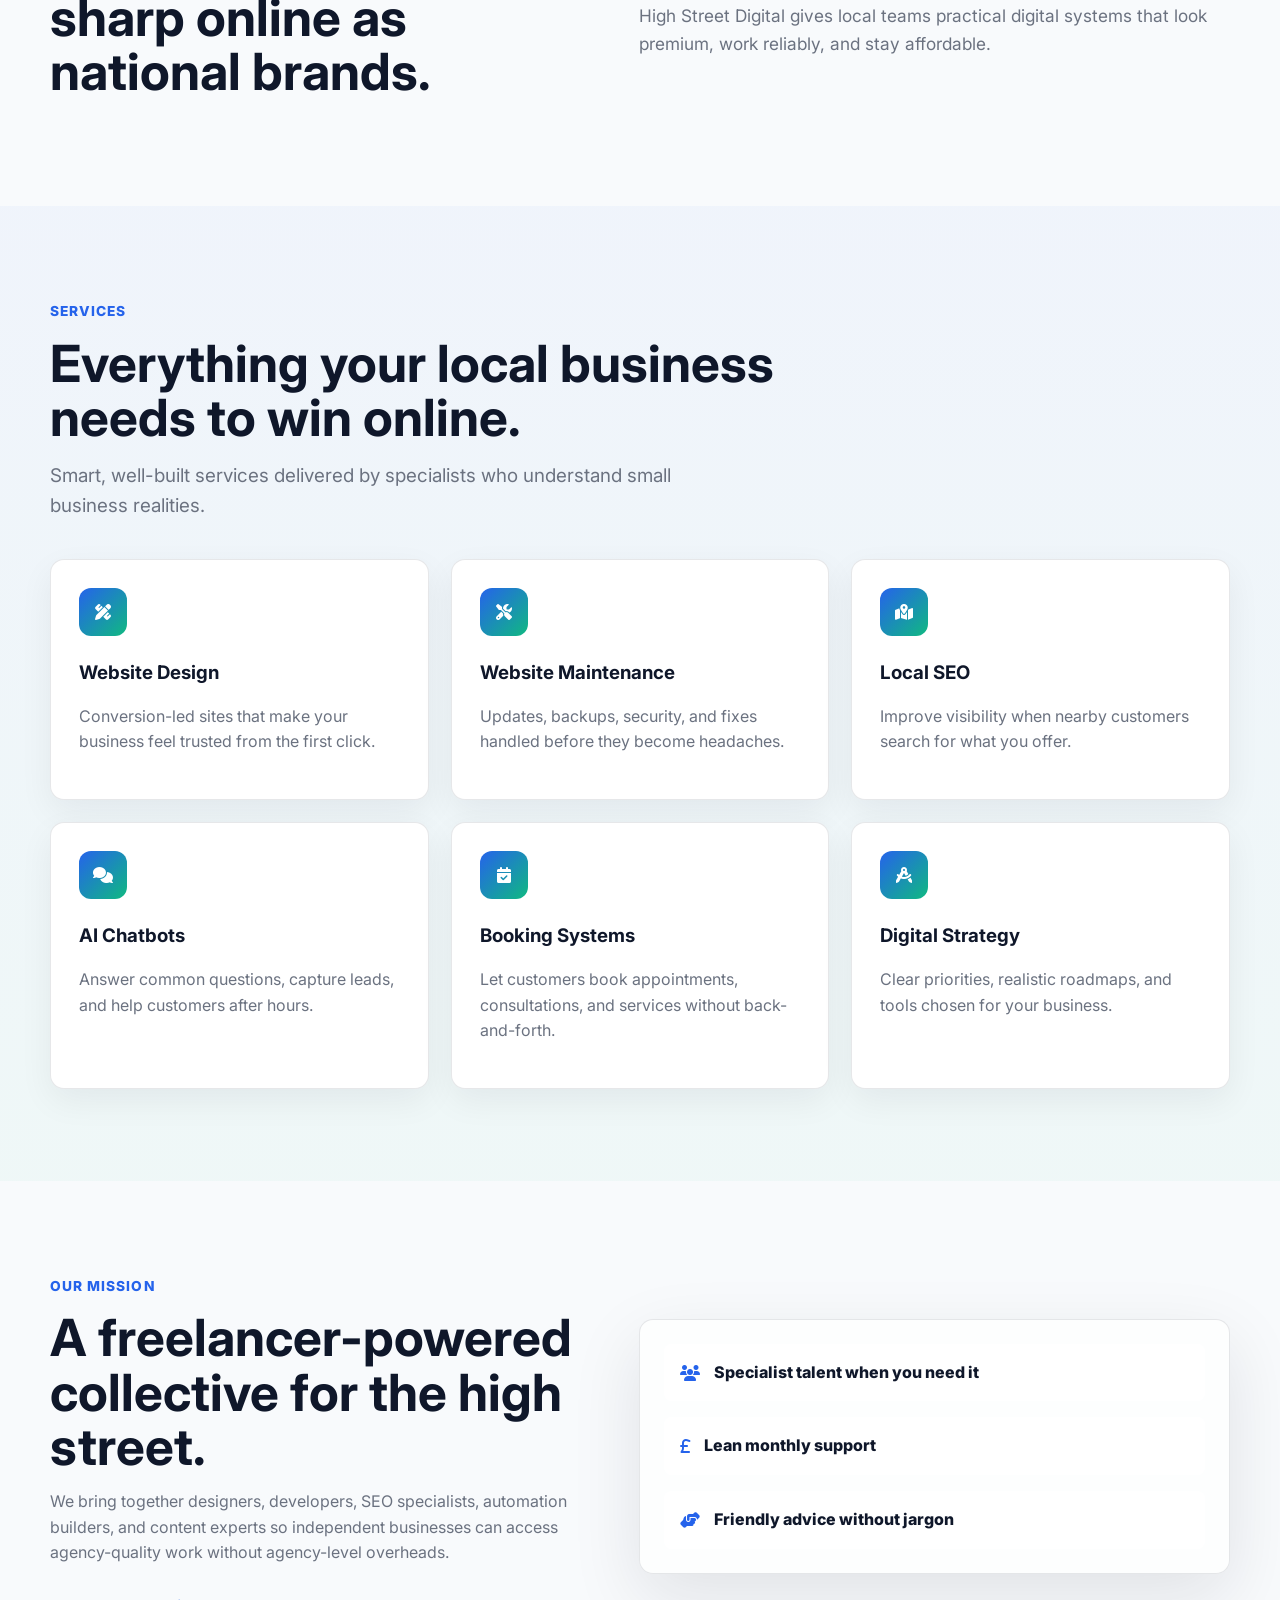
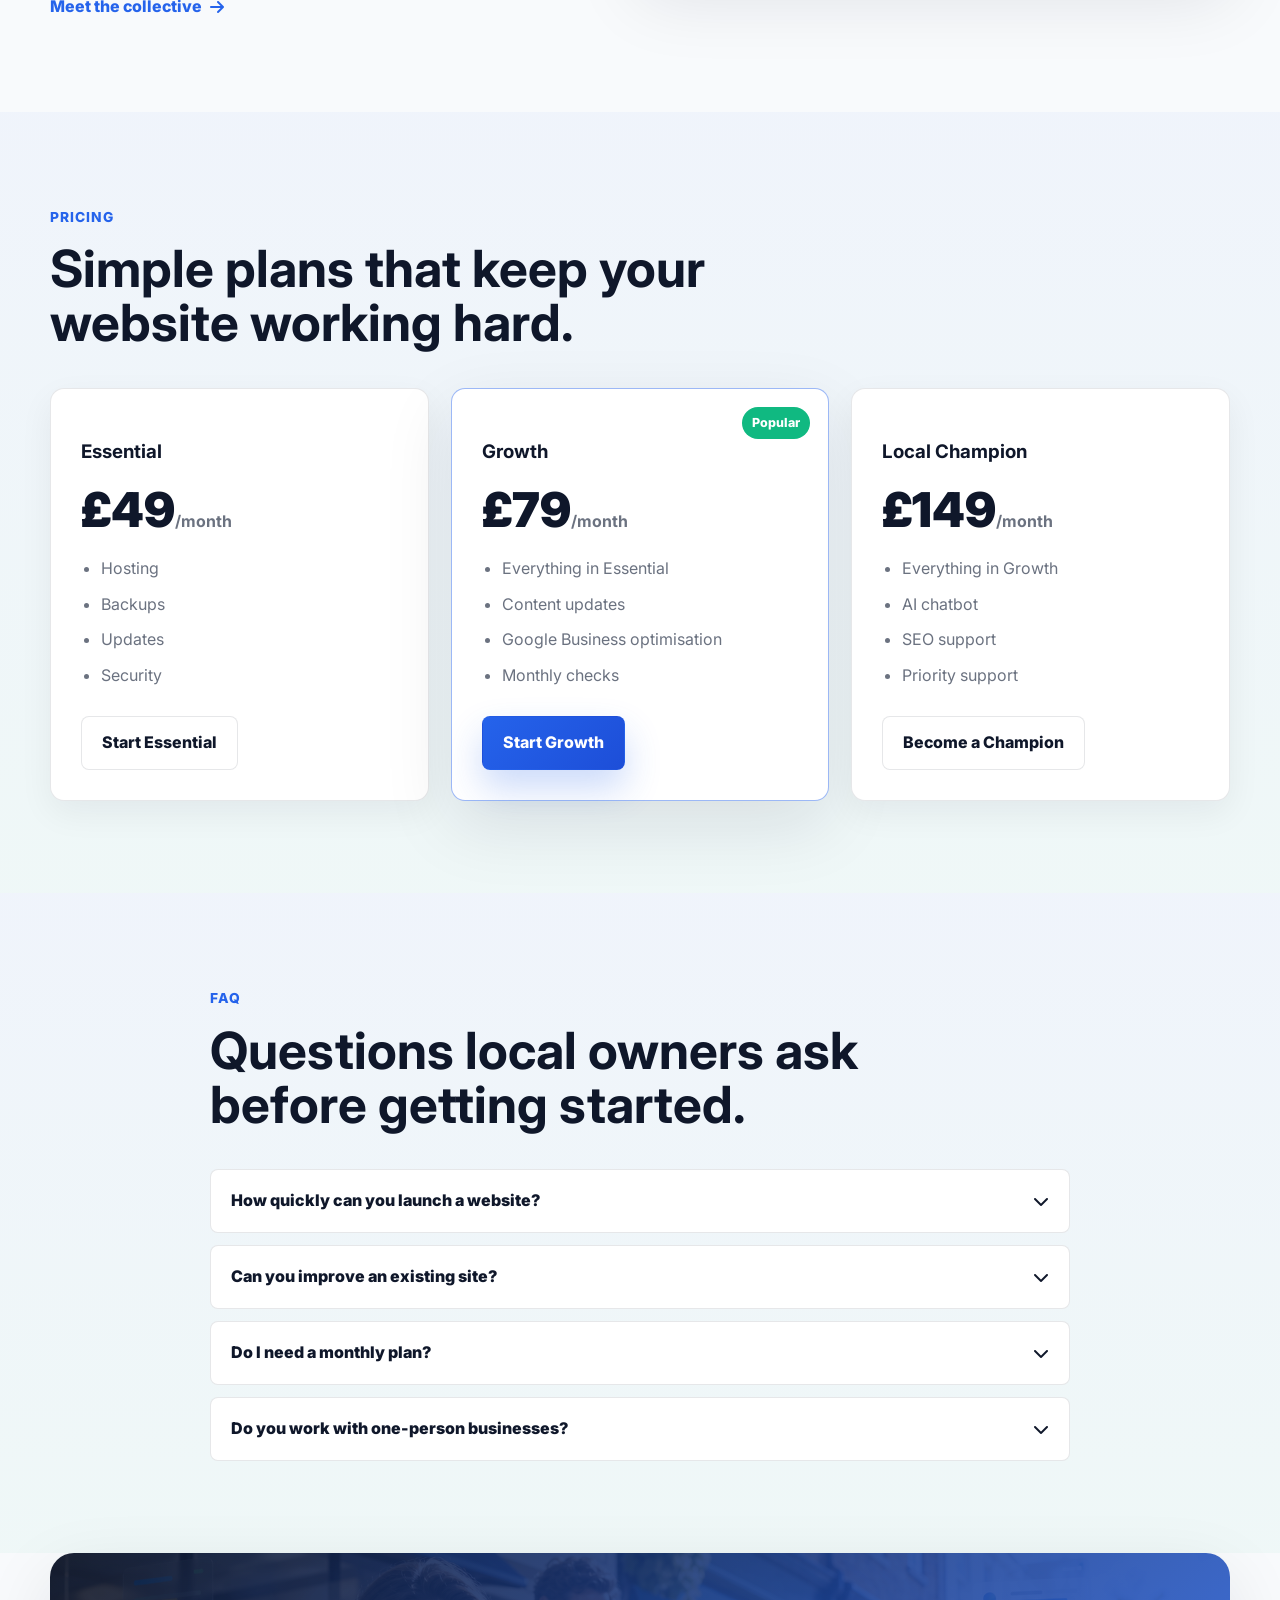
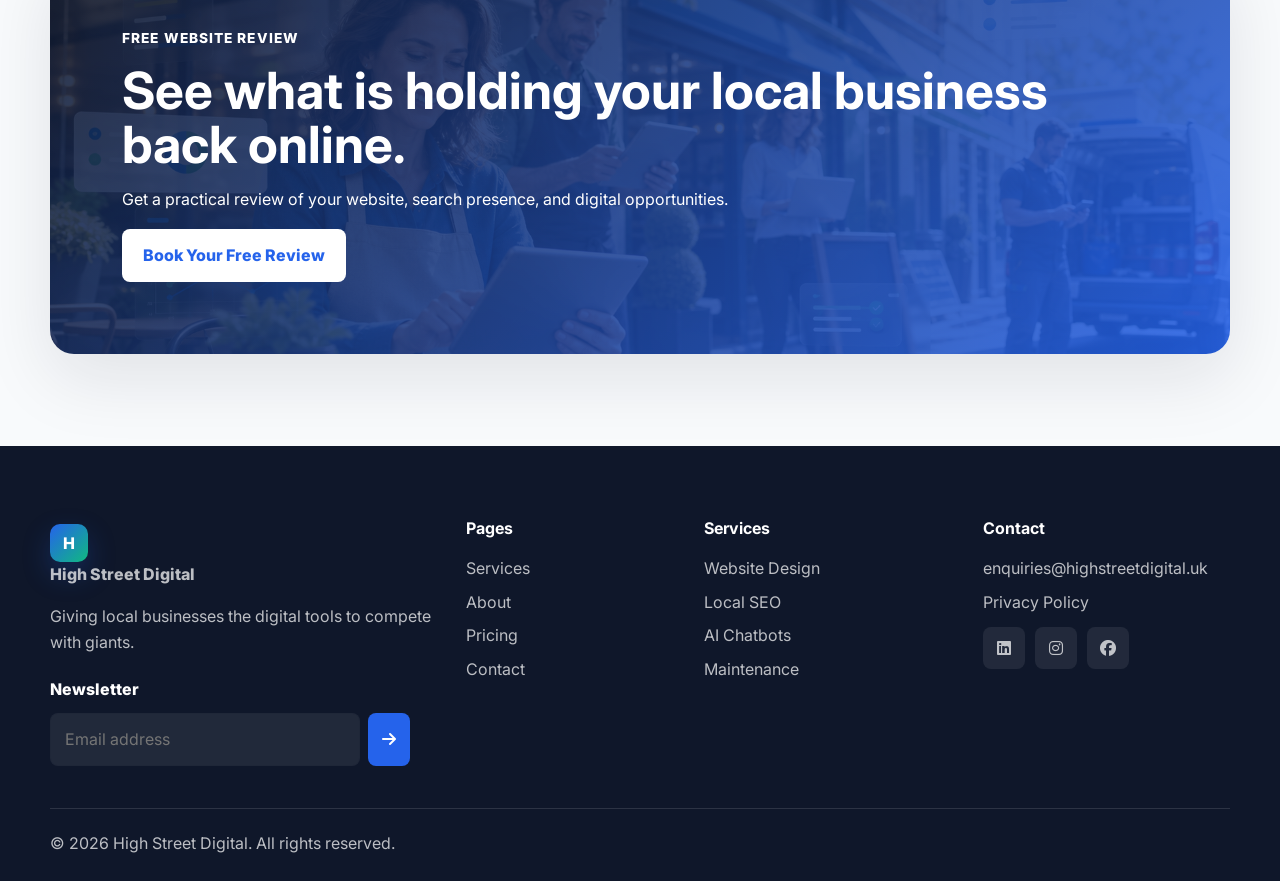
==== commit 11a7d3af: "Remove testimonials section from index.html Removed the testimonials section from the HTML." ====
--- a/index.html
+++ b/index.html
@@ -174,19 +174,7 @@
       </div>
     </section>
 
-    <section class="section">
-      <div class="container">
-        <div class="section-heading" data-aos="fade-up">
-          <span class="section-kicker">Testimonials</span>
-          <h2>Built around real local business needs.</h2>
-        </div>
-        <div class="testimonial-grid">
-          <figure data-aos="fade-up"><blockquote>Our booking enquiries doubled within a month. The whole process felt clear, quick, and refreshingly human.</blockquote><figcaption>Amelia Hart, Salon Owner</figcaption></figure>
-          <figure data-aos="fade-up" data-aos-delay="80"><blockquote>They sorted our website, Google profile, and maintenance plan without pulling us away from the restaurant.</blockquote><figcaption>Raj Patel, Restaurant Director</figcaption></figure>
-          <figure data-aos="fade-up" data-aos-delay="160"><blockquote>We finally look as professional online as we are in person. Customers mention the new website all the time.</blockquote><figcaption>Tom Lewis, Plumbing Contractor</figcaption></figure>
-        </div>
-      </div>
-    </section>
+ 
 
     <section class="section soft-band">
       <div class="container faq-wrap">
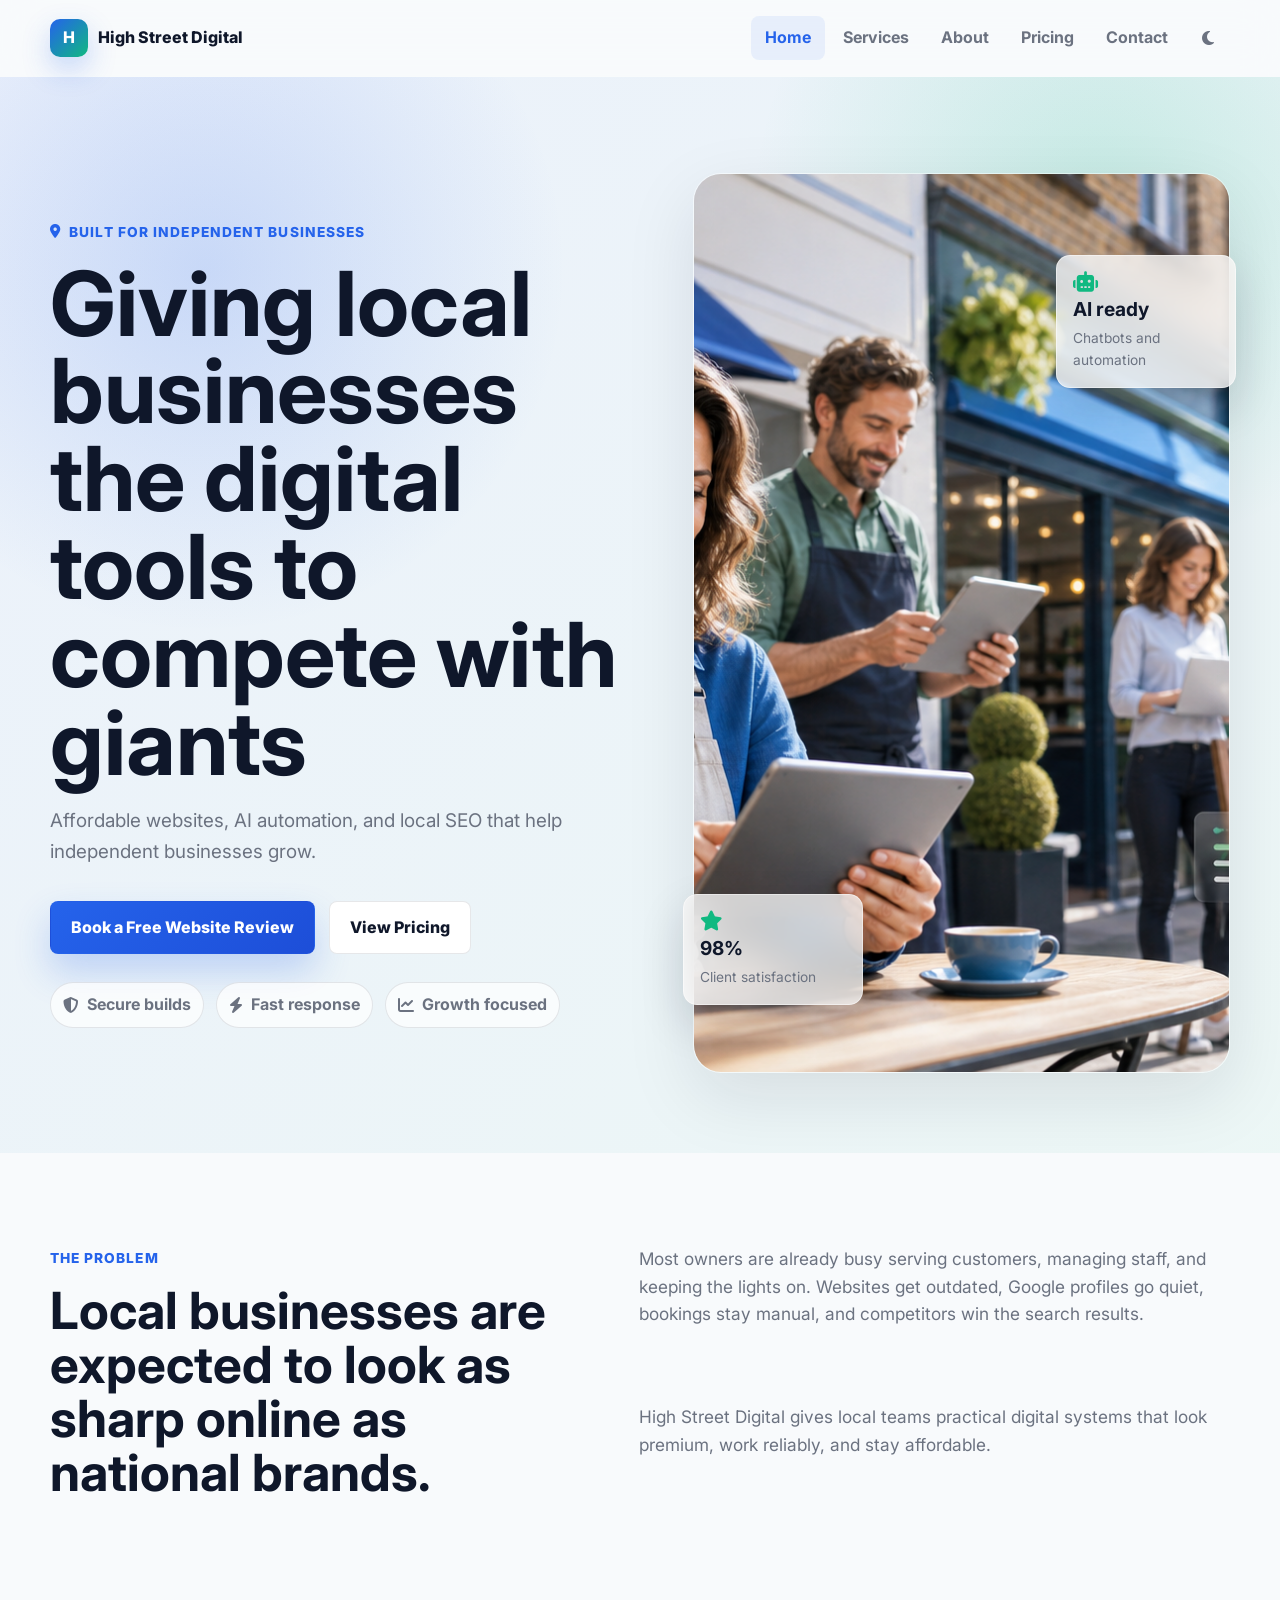
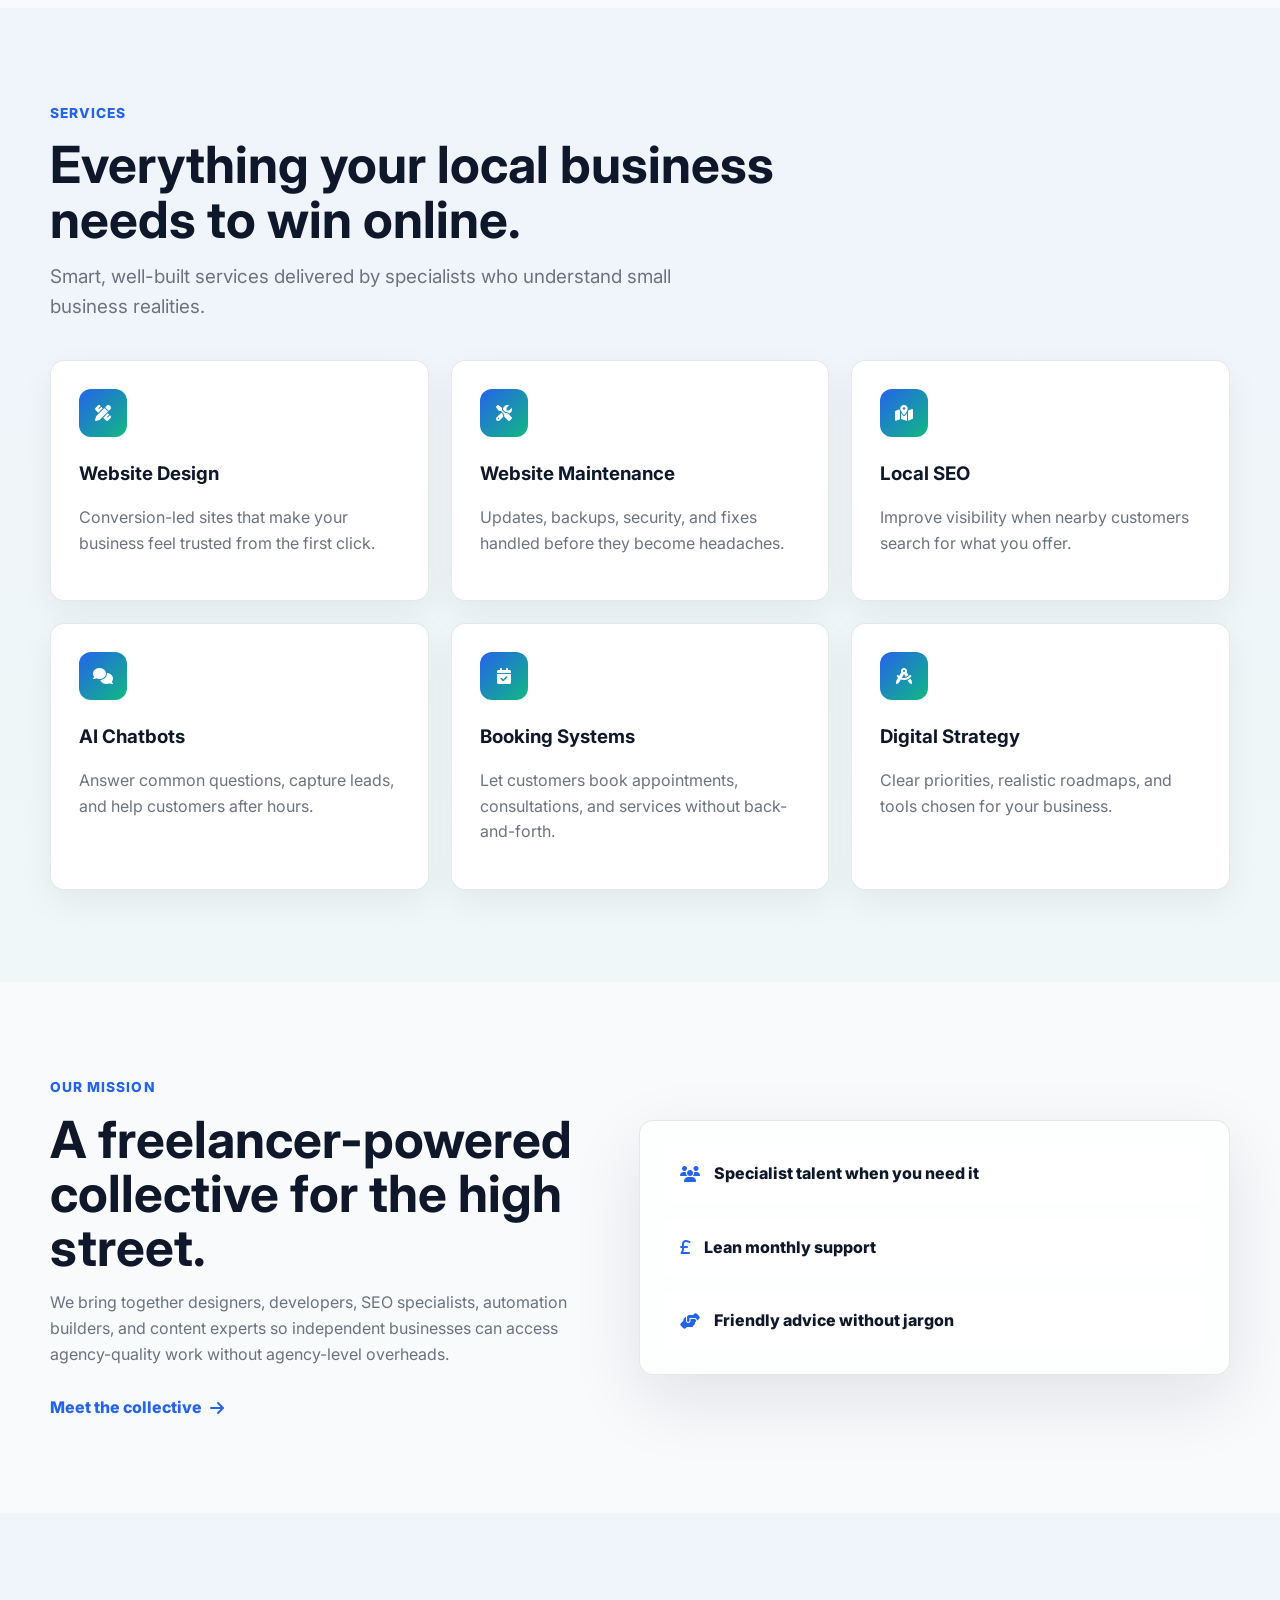
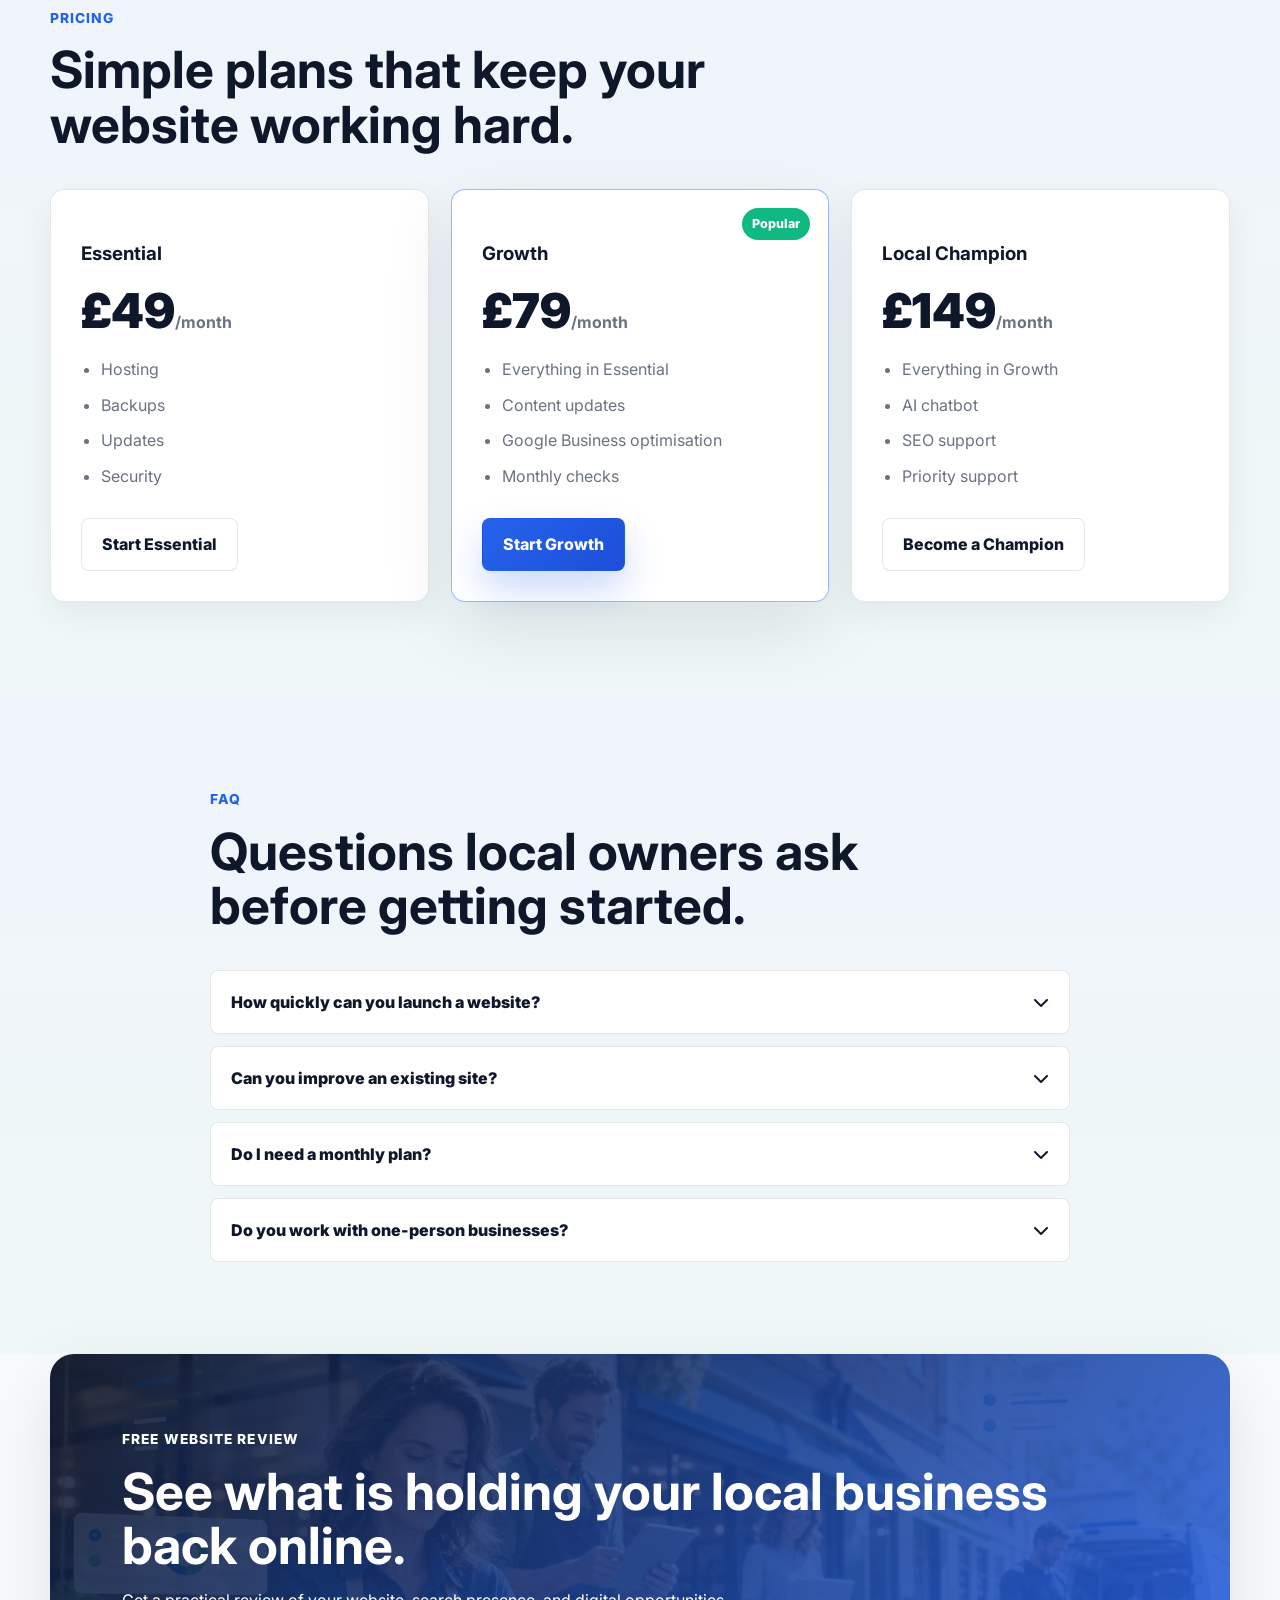
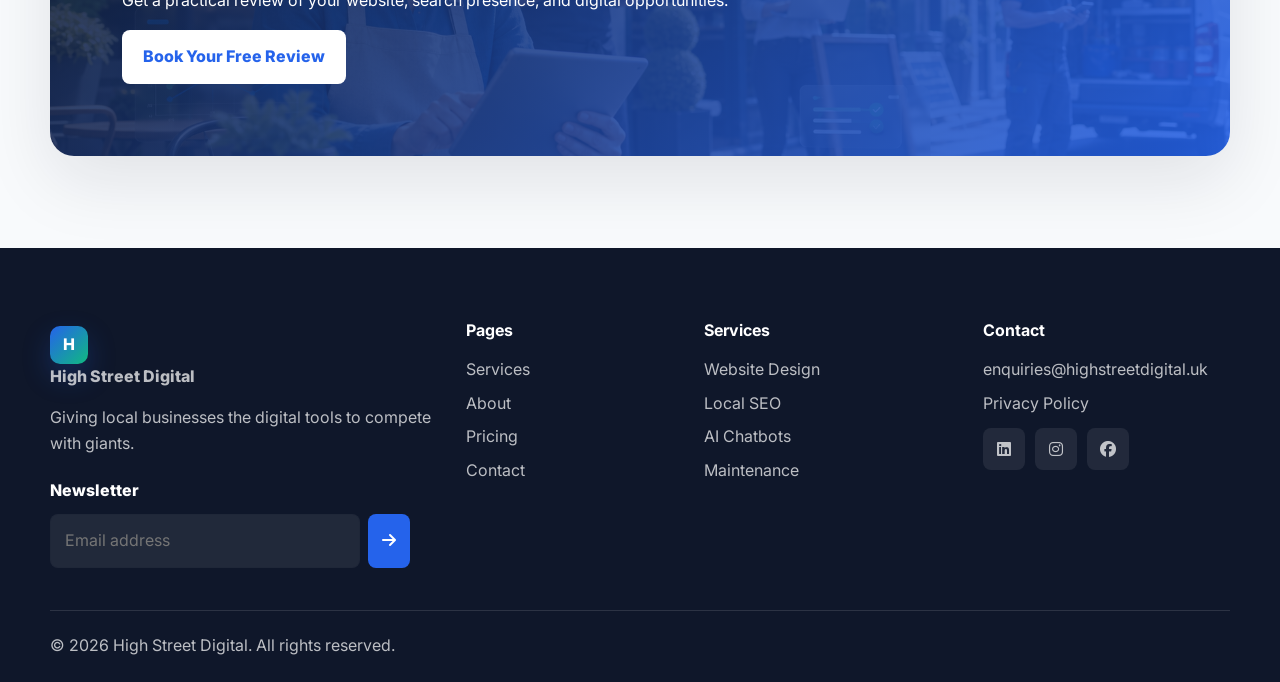
==== commit fddbf2b5: "Remove stats section from index.html Removed the stats section that displayed business support, clie" ====
--- a/index.html
+++ b/index.html
@@ -93,14 +93,6 @@
       </div>
     </section>
 
-    <section class="stats-section">
-      <div class="container stats-grid">
-        <article data-aos="fade-up"><strong data-counter="500">0</strong><span>Businesses Supported</span></article>
-        <article data-aos="fade-up" data-aos-delay="80"><strong data-counter="98">0</strong><span>Client Satisfaction</span></article>
-        <article data-aos="fade-up" data-aos-delay="160"><strong data-counter="24">0</strong><span>Hour Response</span></article>
-      </div>
-    </section>
-
     <section class="section">
       <div class="container split">
         <div data-aos="fade-right">
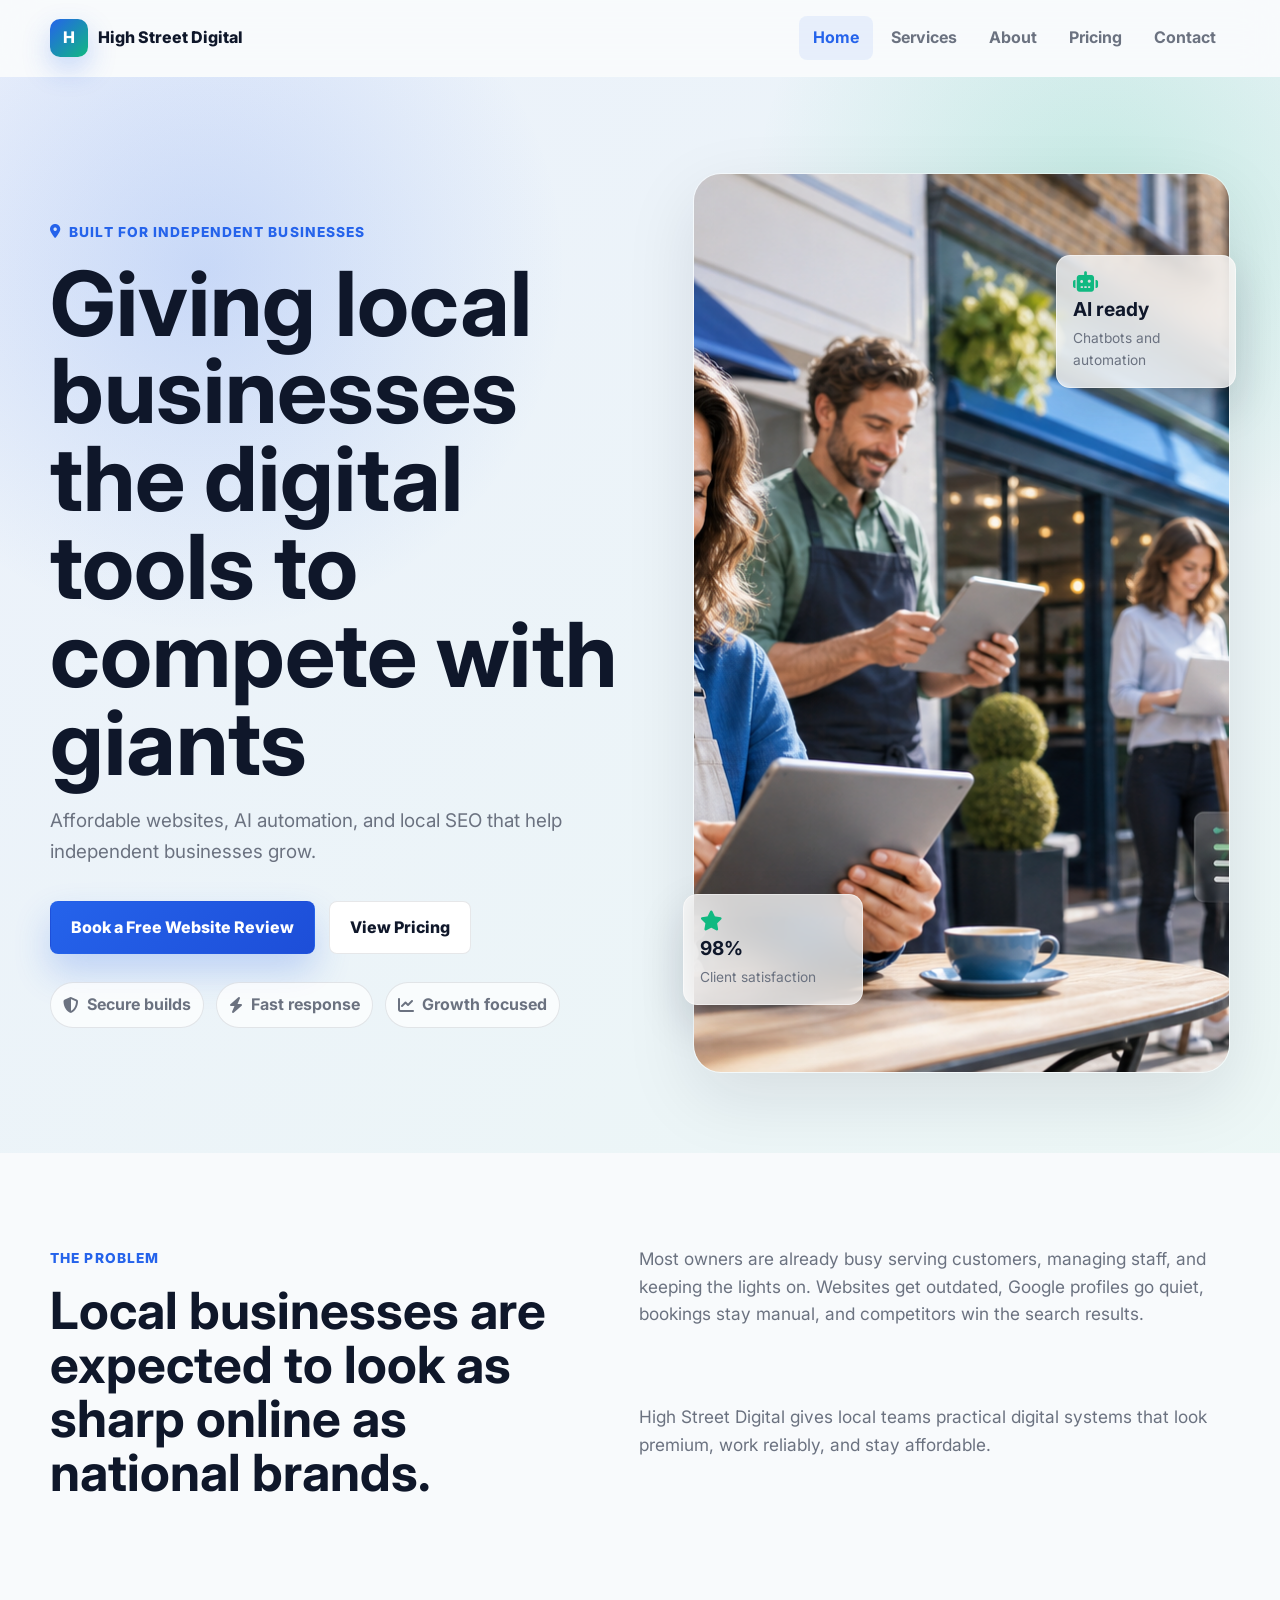
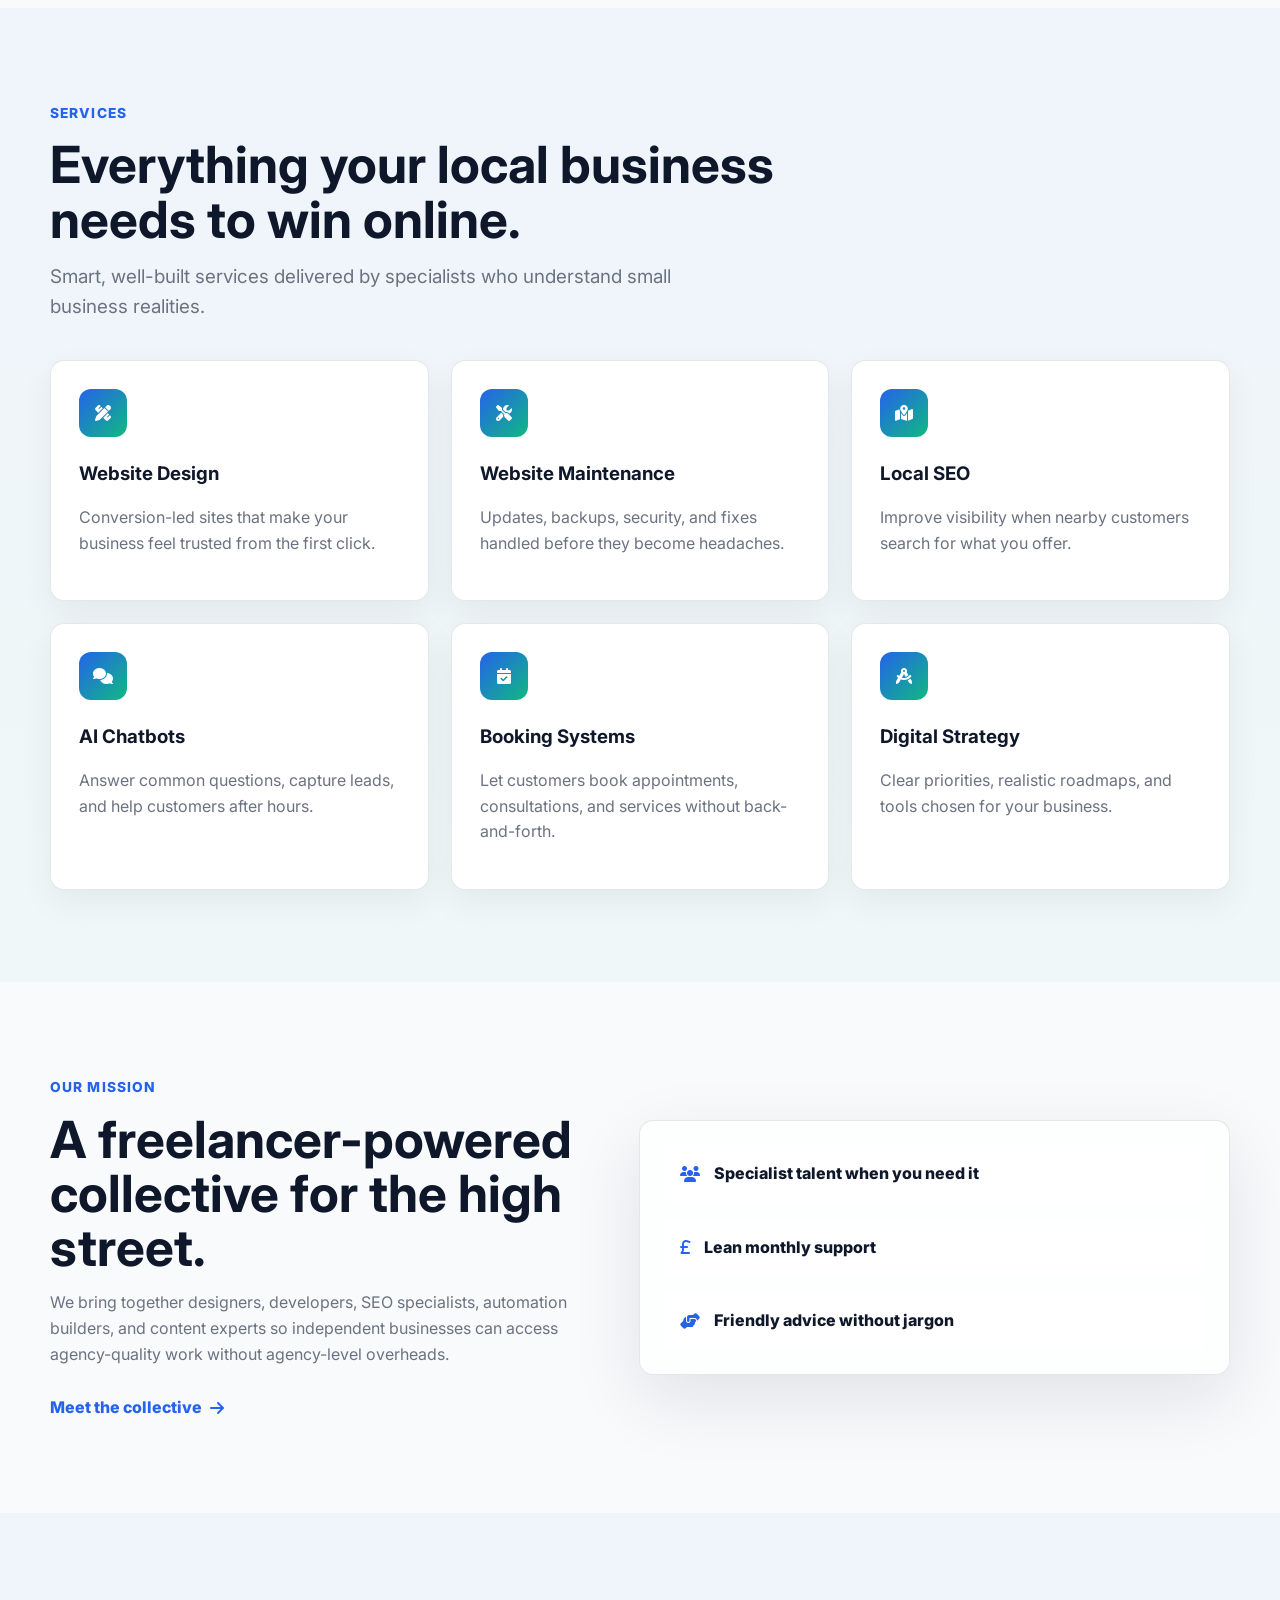
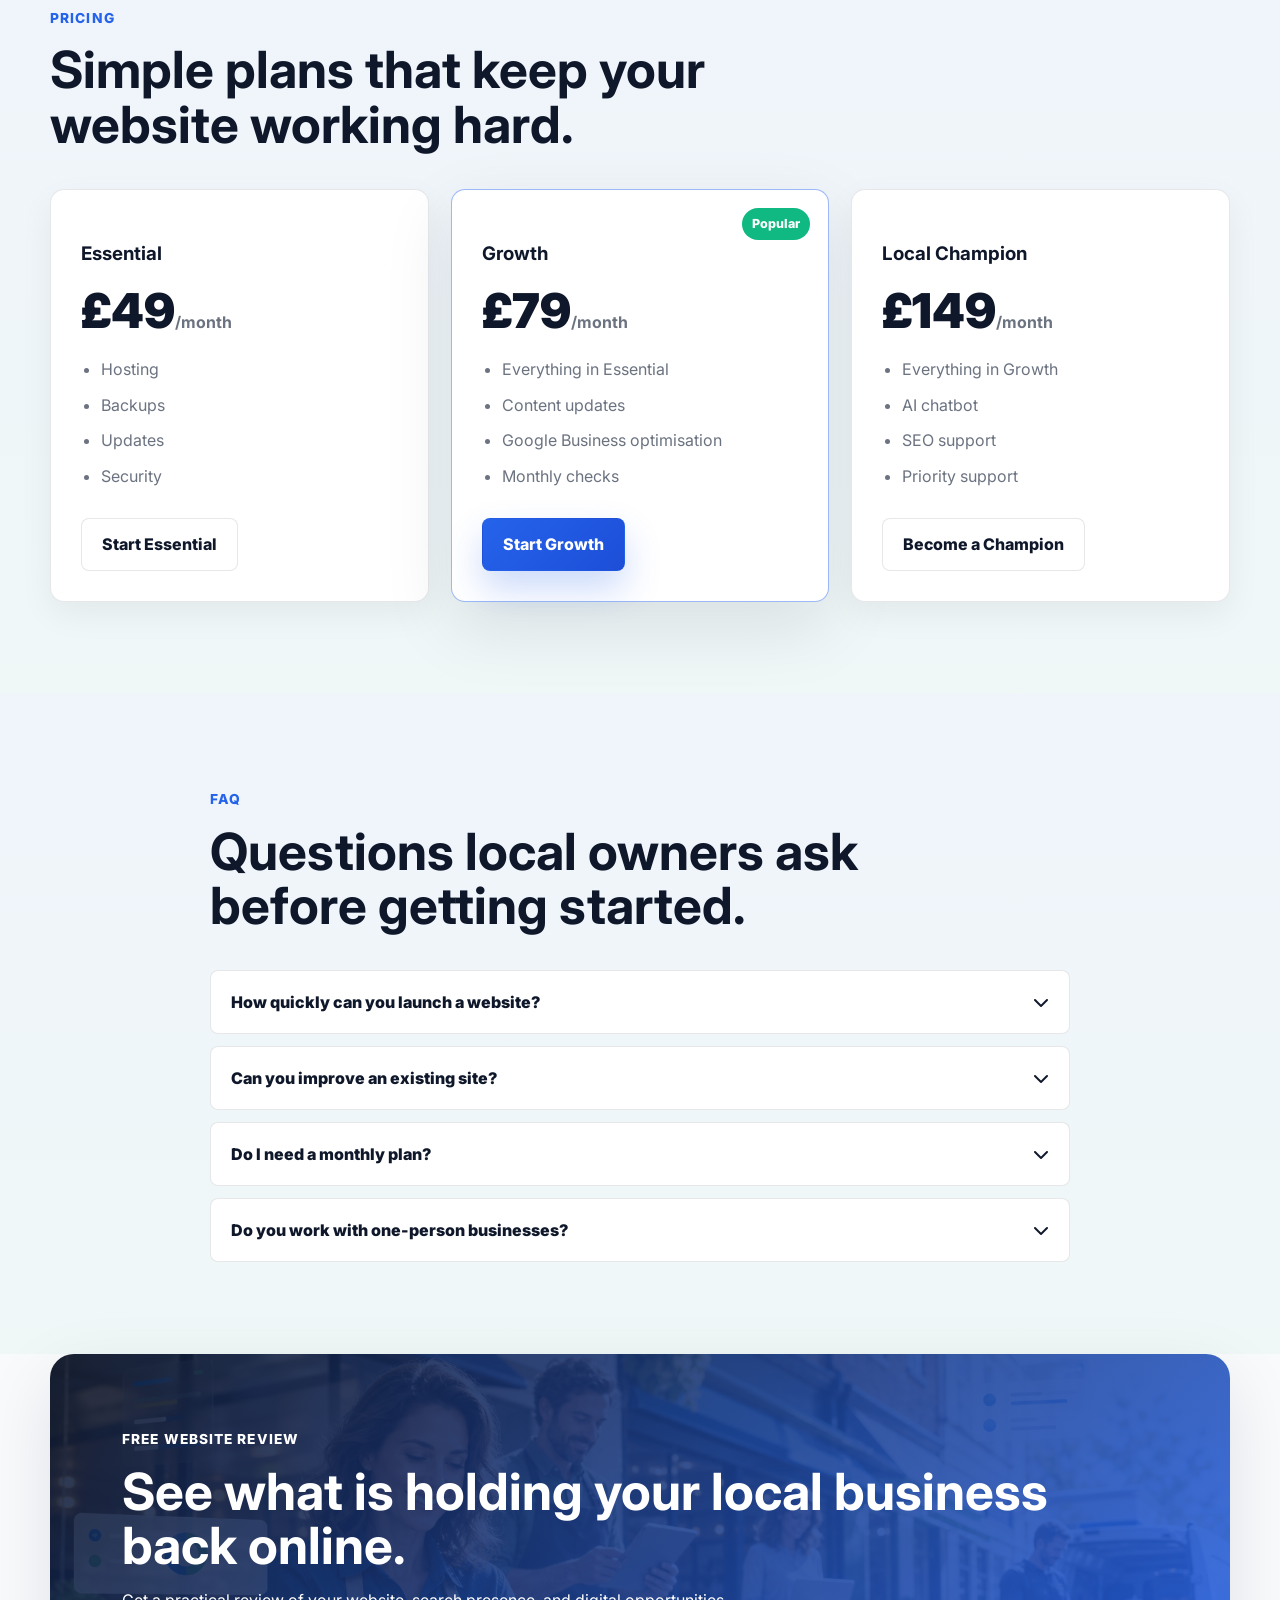
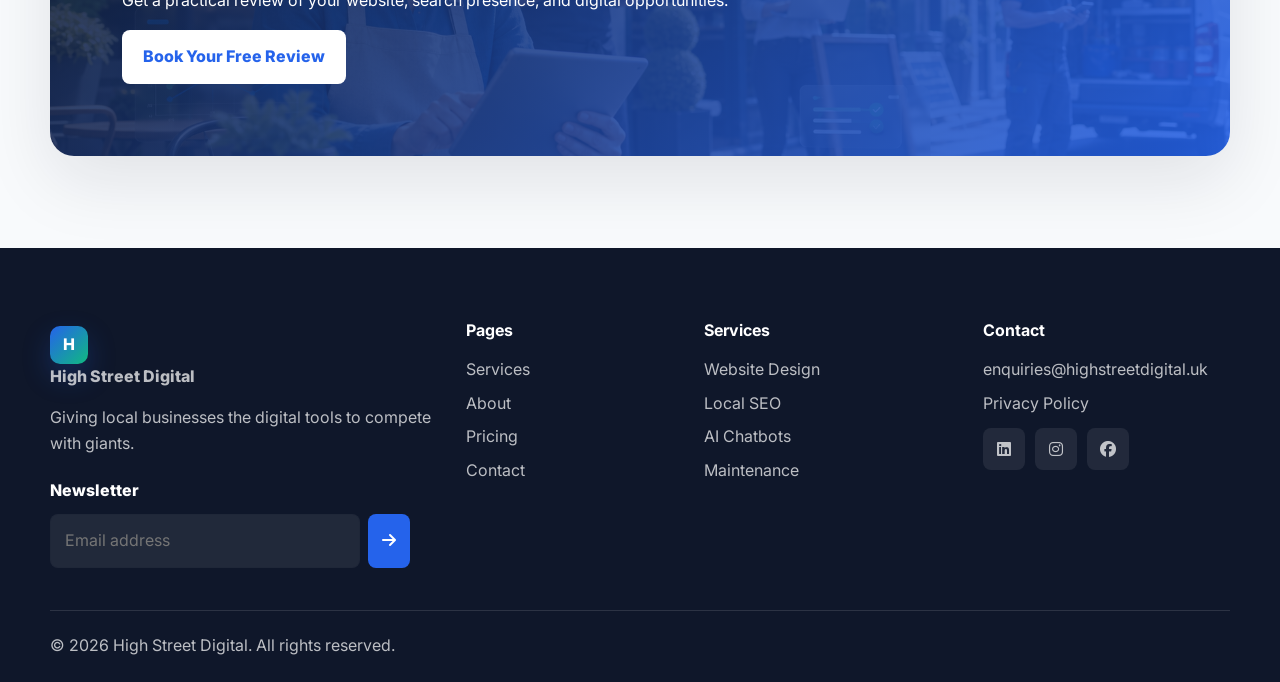
==== commit a9a0e778: "Remove theme toggle button from header Removed the theme toggle button from the navigation." ====
--- a/index.html
+++ b/index.html
@@ -52,9 +52,7 @@
         <a href="about.html">About</a>
         <a href="pricing.html">Pricing</a>
         <a href="contact.html">Contact</a>
-        <button class="theme-toggle" type="button" aria-label="Toggle dark mode" data-theme-toggle>
-          <i class="fa-solid fa-moon"></i>
-        </button>
+      
       </div>
     </nav>
   </header>
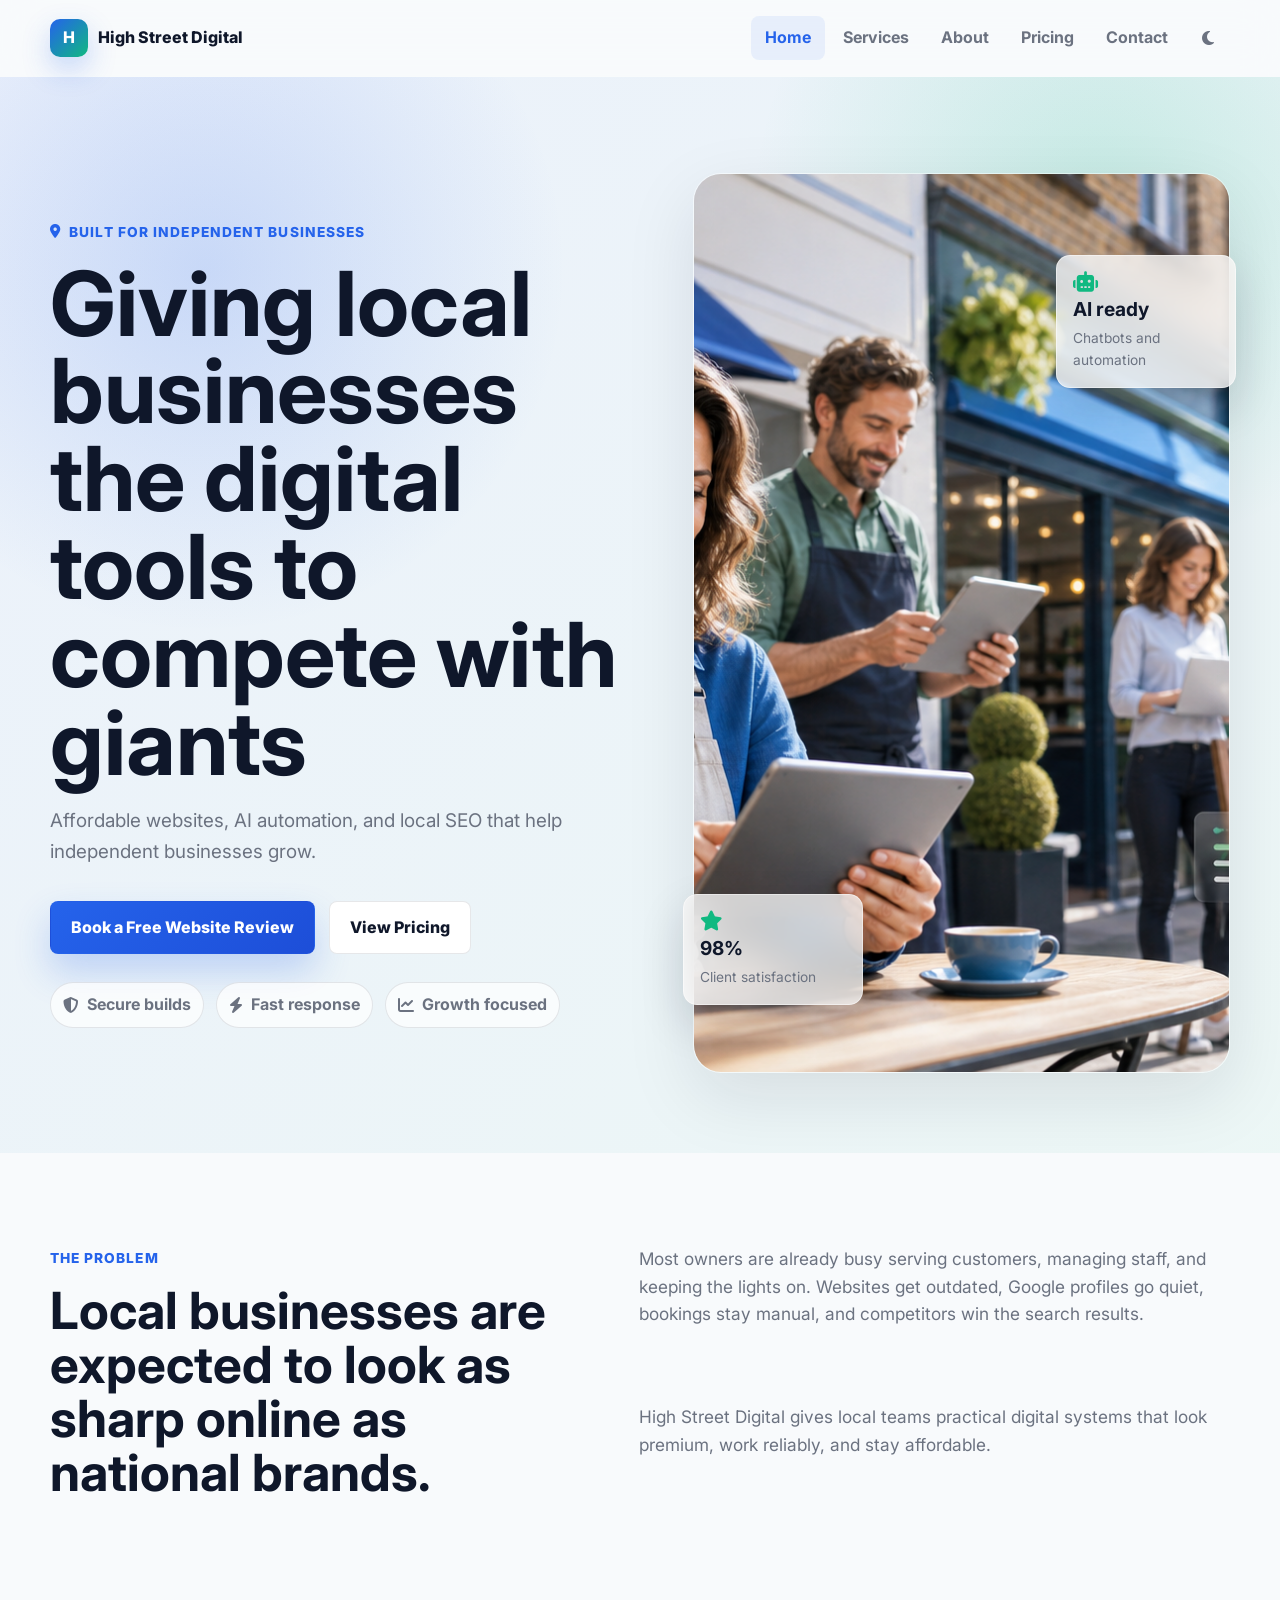
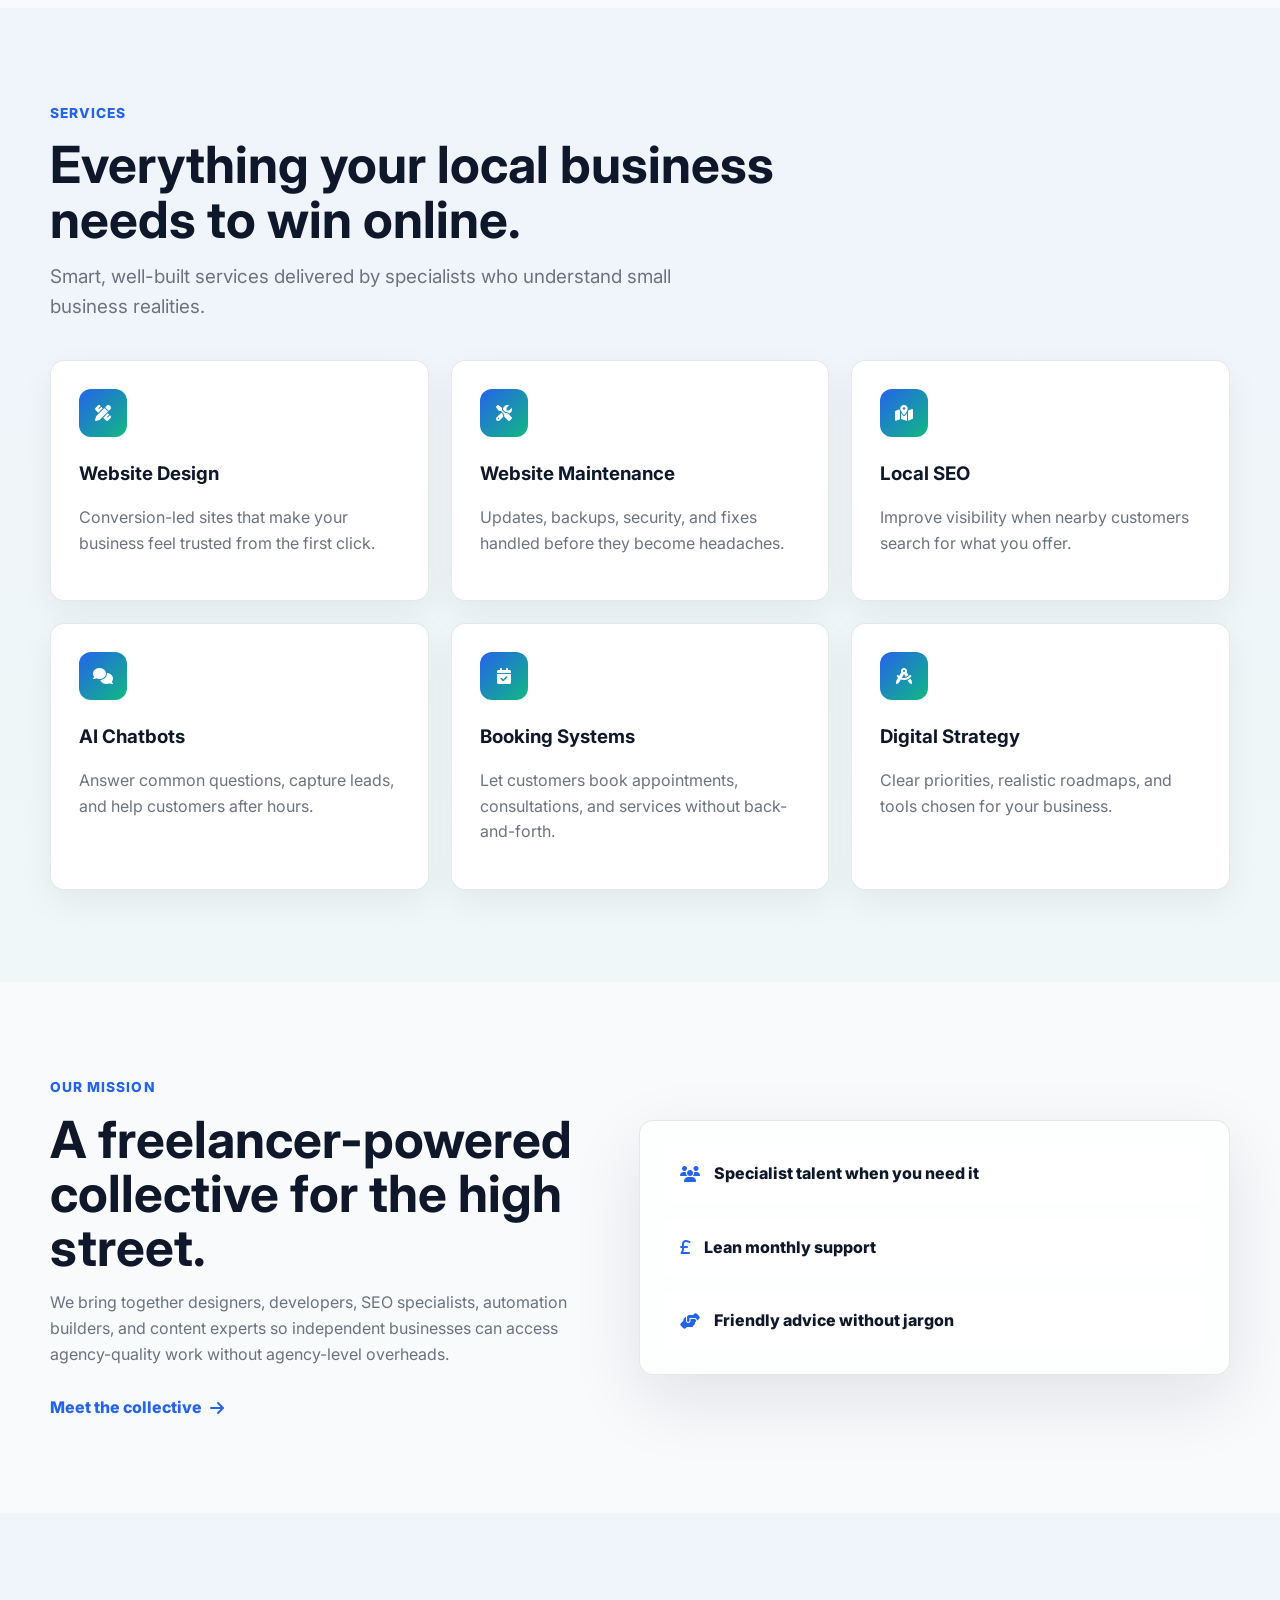
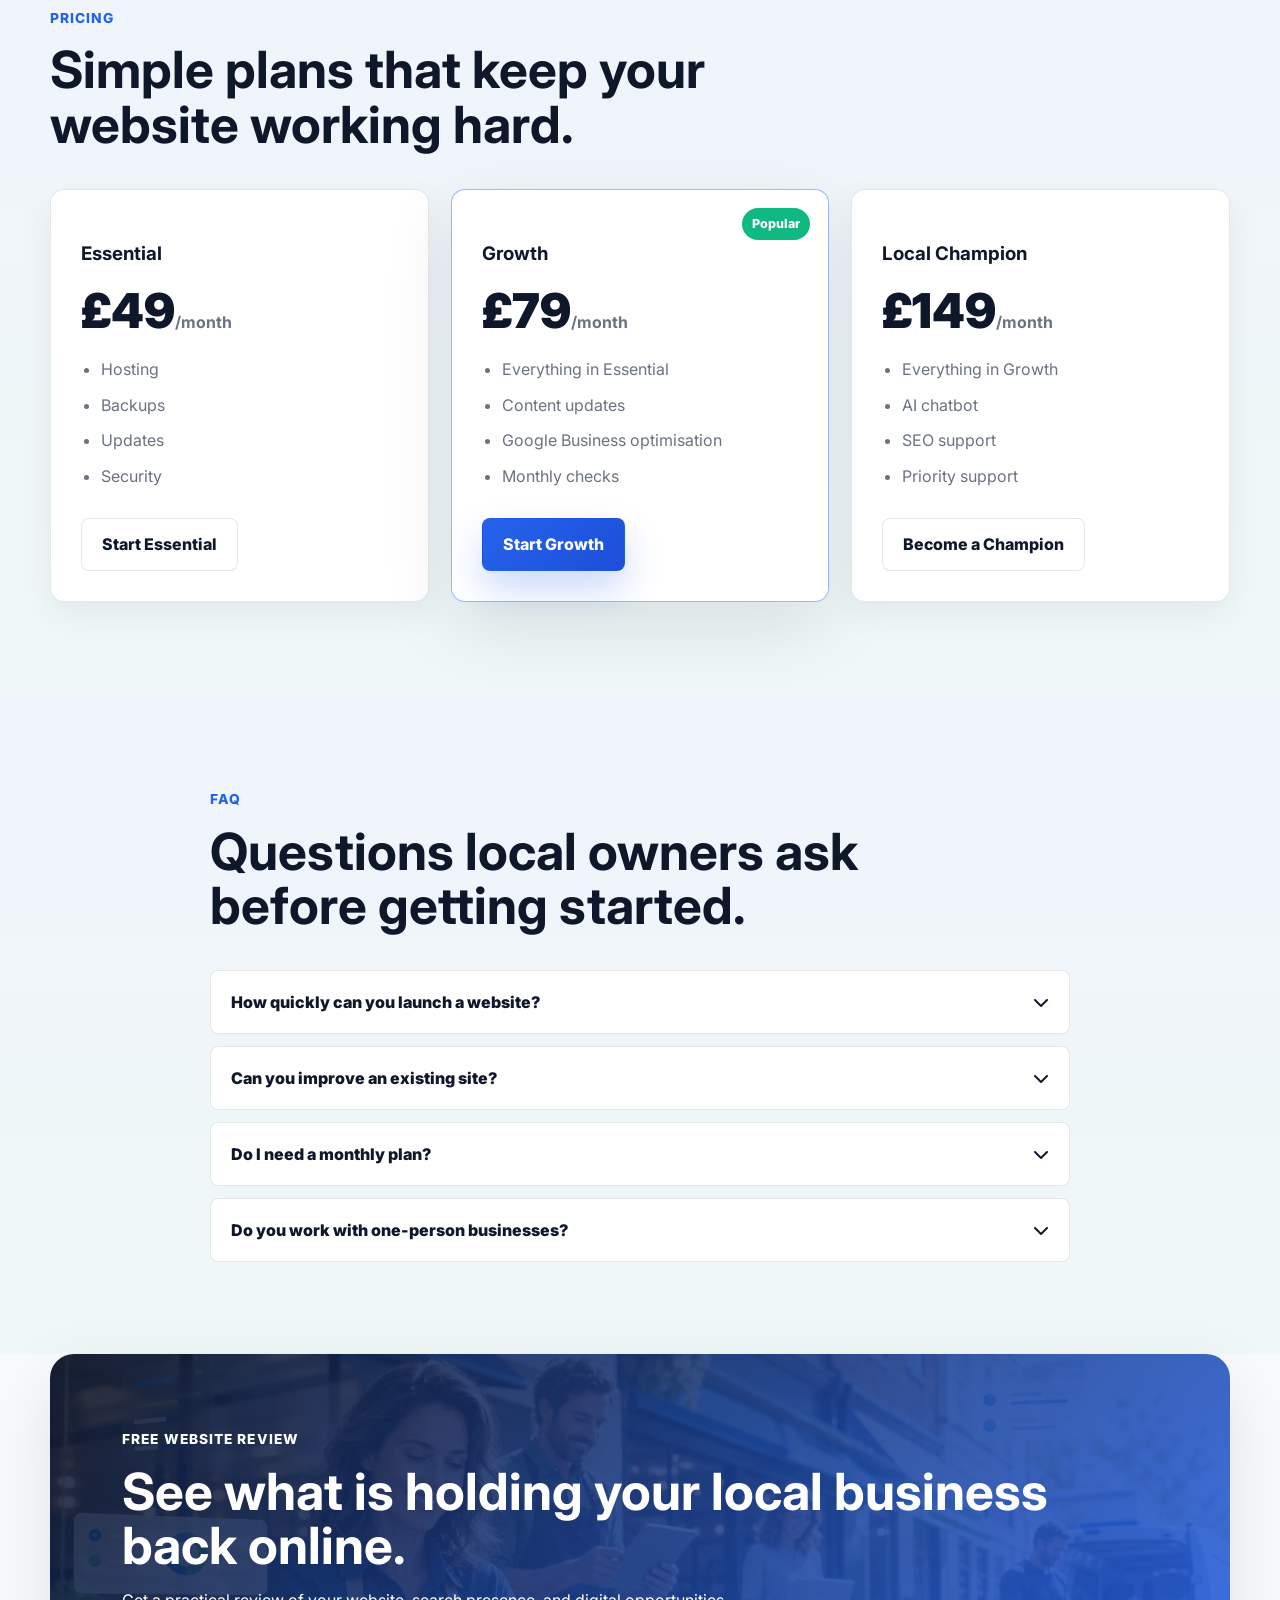
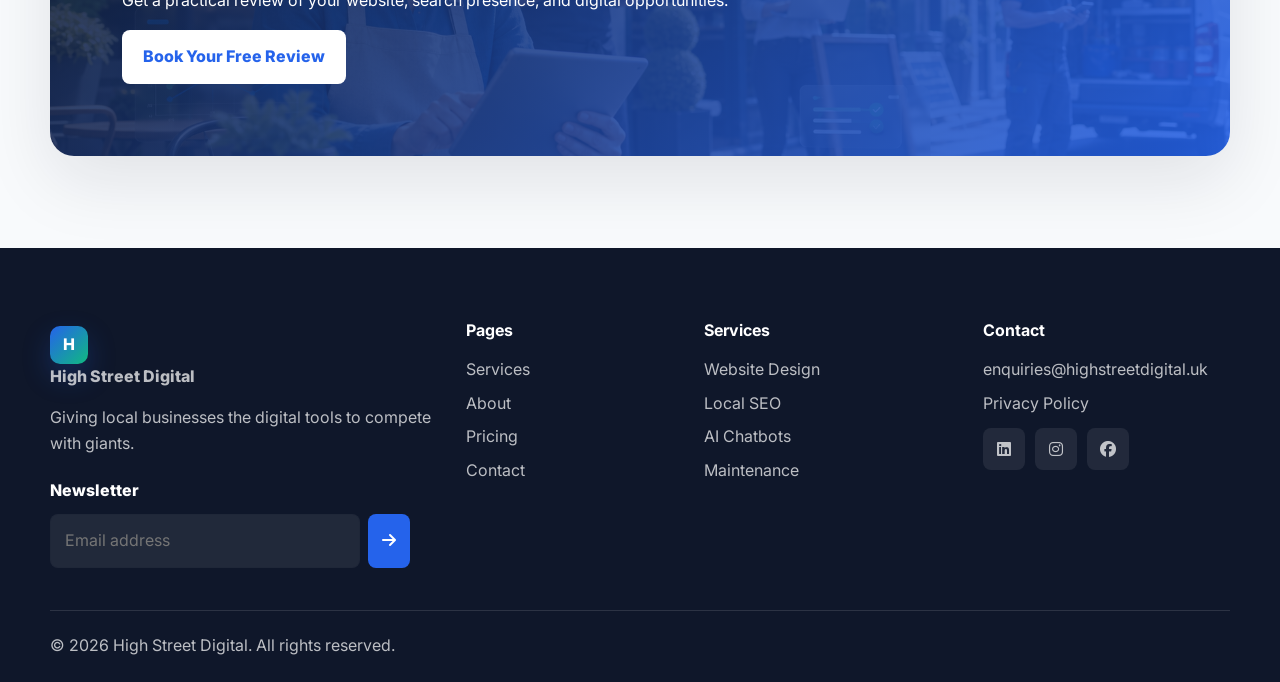
==== commit cfaa9004: "Add theme toggle button to navigation" ====
--- a/index.html
+++ b/index.html
@@ -52,6 +52,10 @@
         <a href="about.html">About</a>
         <a href="pricing.html">Pricing</a>
         <a href="contact.html">Contact</a>
+
+        <button class="theme-toggle" type="button" aria-label="Toggle dark mode" data-theme-toggle>
+          <i class="fa-solid fa-moon"></i>
+        </button>
       
       </div>
     </nav>
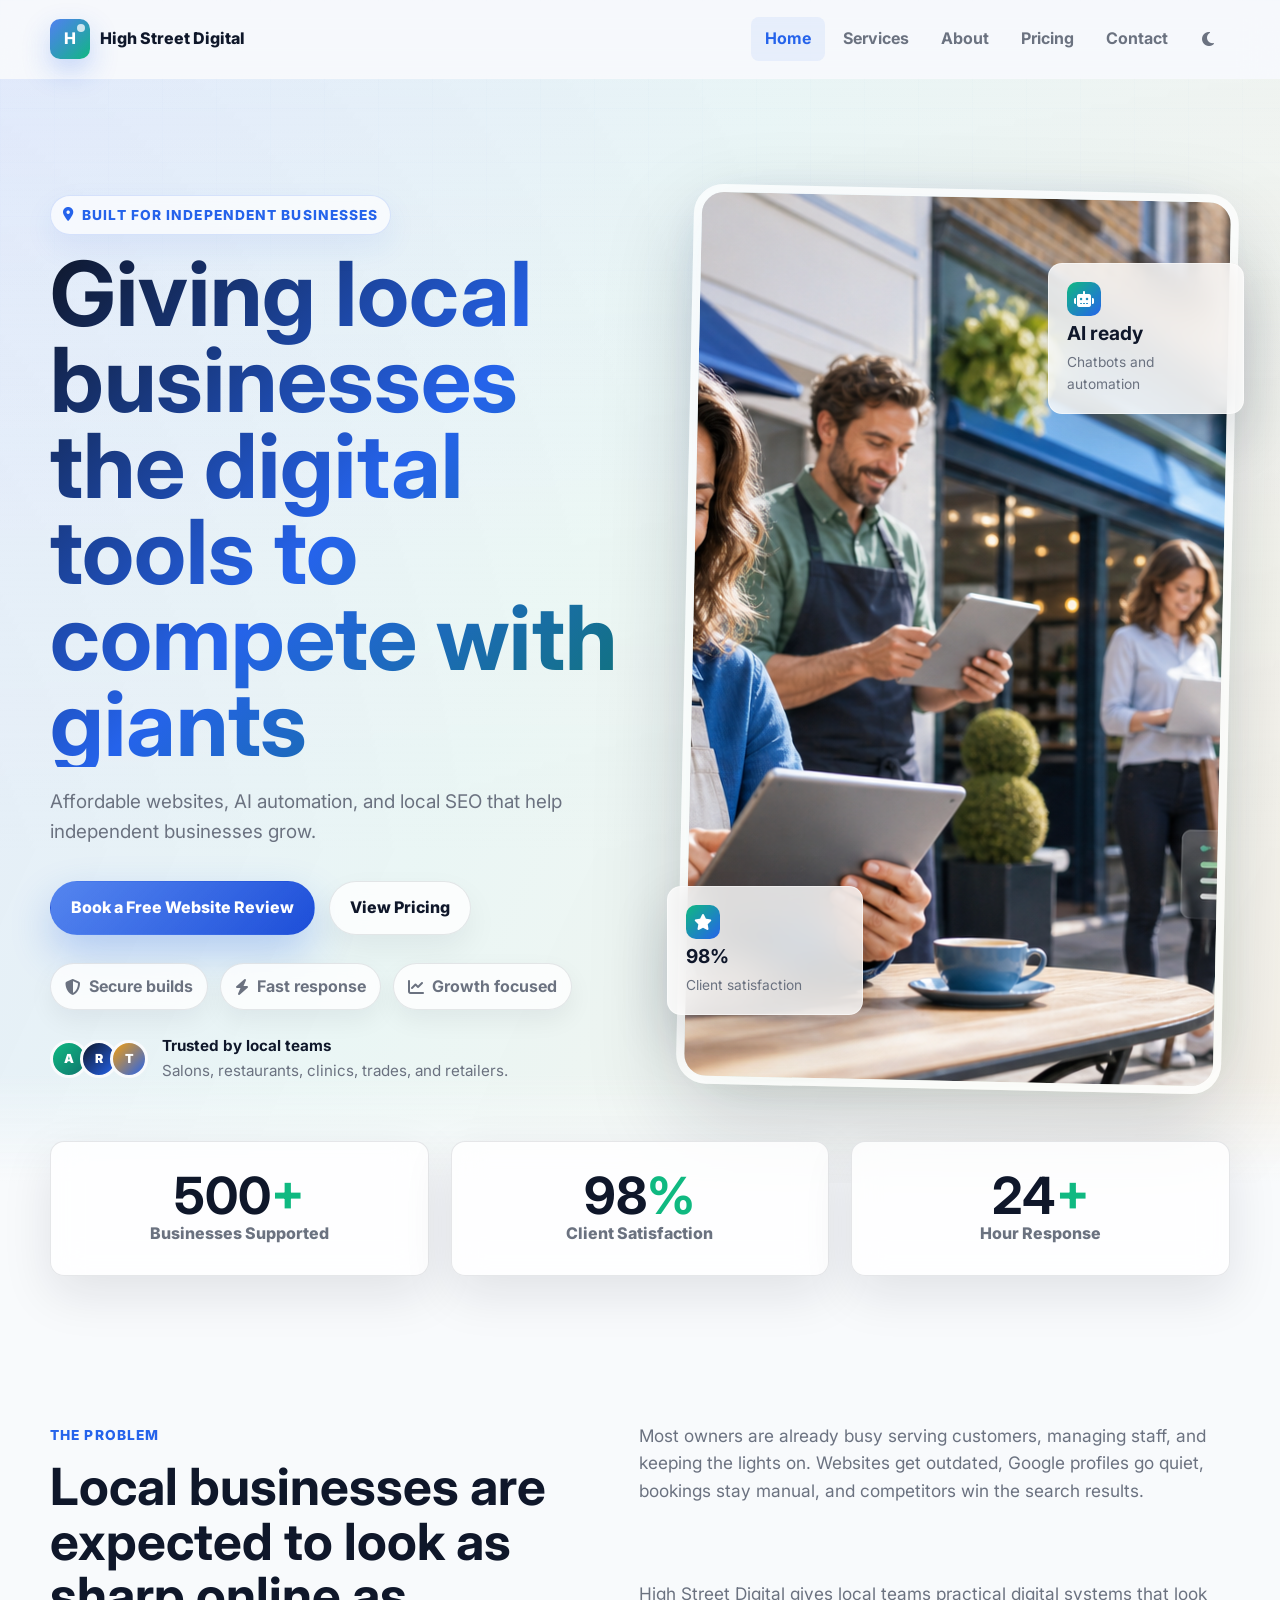
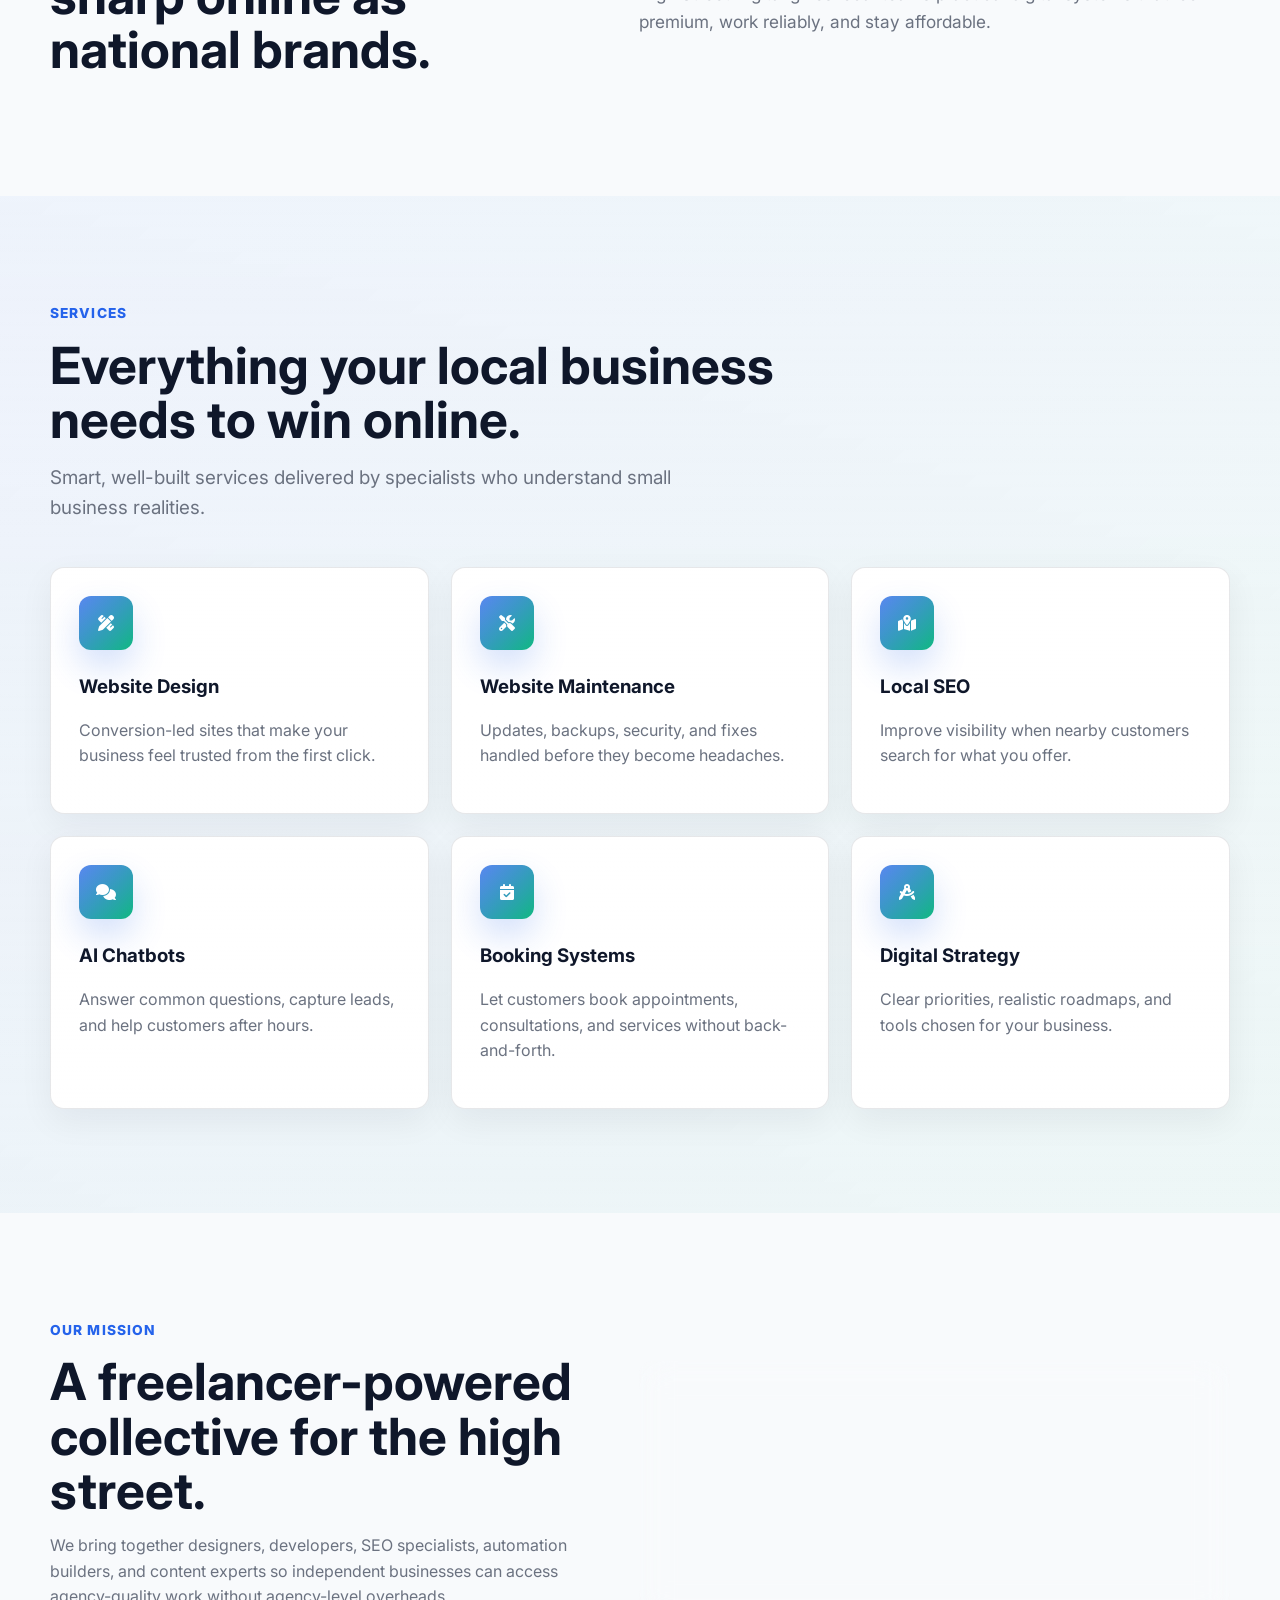
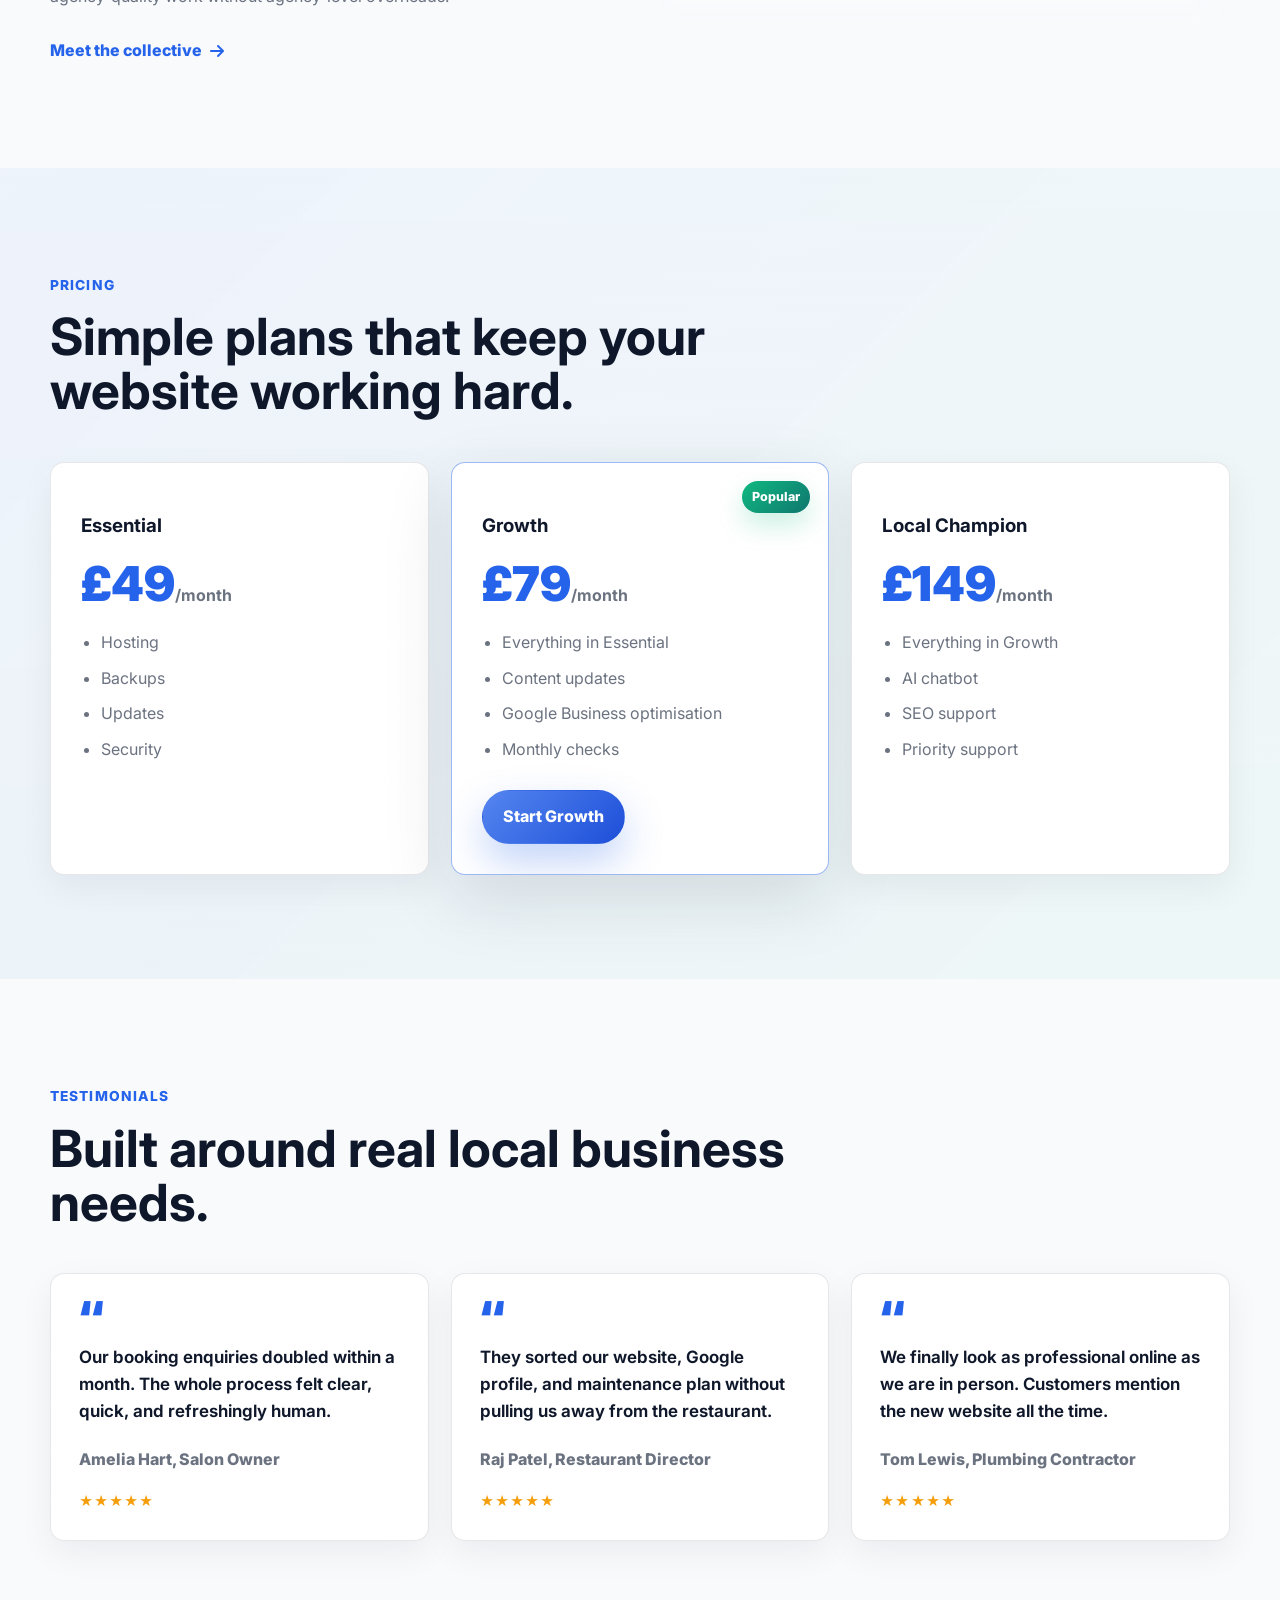
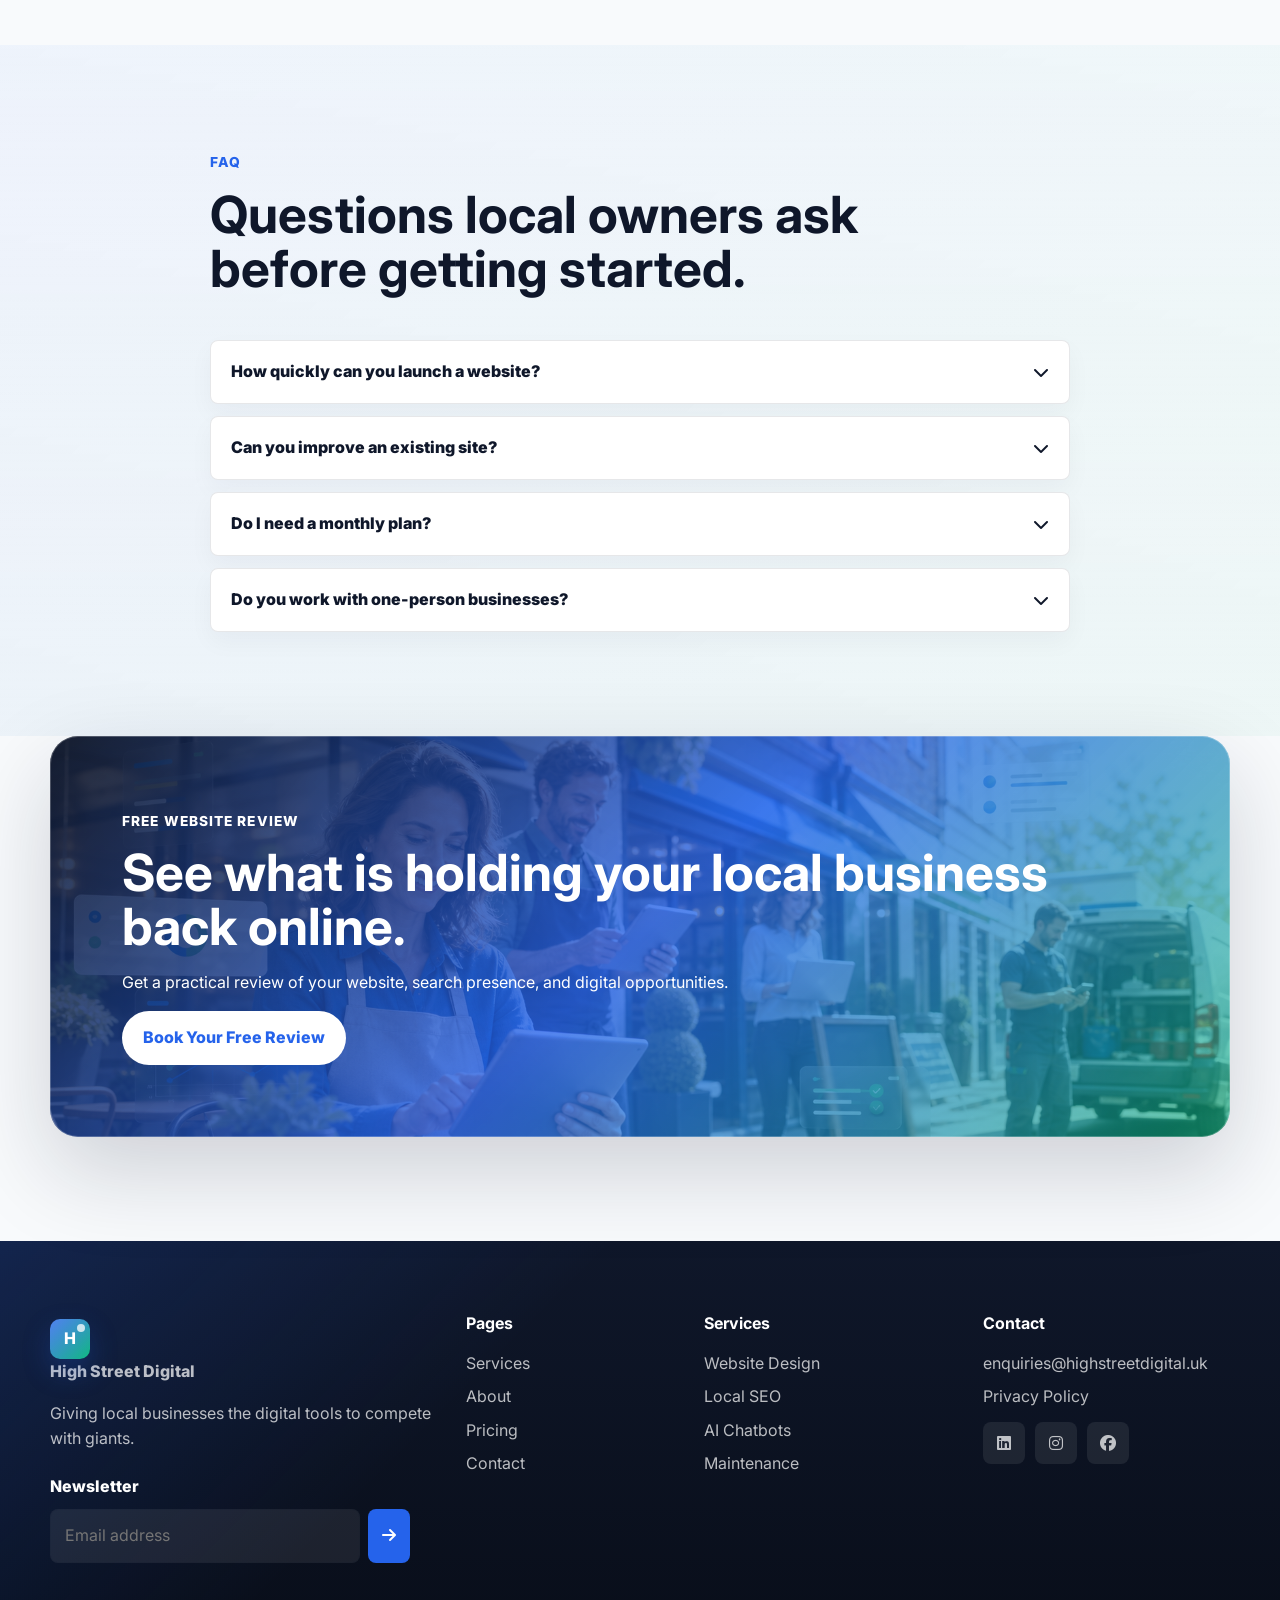
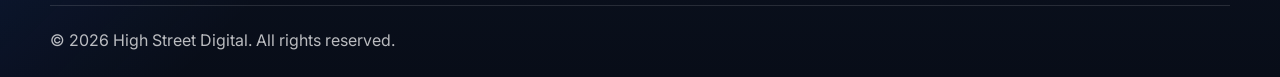
==== commit 4122a505: "Add new logo and website files" ====
--- a/index.html
+++ b/index.html
@@ -1,4 +1,4 @@
-<!DOCTYPE html>
+﻿<!DOCTYPE html>
 <html lang="en">
 <head>
   <meta charset="UTF-8">
@@ -27,8 +27,9 @@
     "description": "Freelancer-powered digital agency for independent businesses.",
     "url": "https://highstreetdigital.example",
     "email": "enquiries@highstreetdigital.uk",
+    "telephone": "+44 20 0000 0000",
     "areaServed": "United Kingdom",
-    
+    "sameAs": ["https://www.linkedin.com", "https://www.instagram.com"]
   }
   </script>
 </head>
@@ -52,11 +53,9 @@
         <a href="about.html">About</a>
         <a href="pricing.html">Pricing</a>
         <a href="contact.html">Contact</a>
-
         <button class="theme-toggle" type="button" aria-label="Toggle dark mode" data-theme-toggle>
           <i class="fa-solid fa-moon"></i>
         </button>
-      
       </div>
     </nav>
   </header>
@@ -78,8 +77,13 @@
             <span><i class="fa-solid fa-bolt"></i> Fast response</span>
             <span><i class="fa-solid fa-chart-line"></i> Growth focused</span>
           </div>
+          <div class="hero-proof" aria-label="Client proof">
+            <div class="avatar-stack" aria-hidden="true"><span>A</span><span>R</span><span>T</span></div>
+            <p><strong>Trusted by local teams</strong><br>Salons, restaurants, clinics, trades, and retailers.</p>
+          </div>
         </div>
         <div class="hero-visual" data-aos="zoom-in" data-aos-delay="150">
+          <div class="hero-frame-glow" aria-hidden="true"></div>
           <img src="assets/images/high-street-hero.png" alt="Local businesses using digital tools" loading="eager" width="900" height="900">
           <div class="floating-card card-one">
             <i class="fa-solid fa-star"></i>
@@ -92,6 +96,14 @@
             <span>Chatbots and automation</span>
           </div>
         </div>
+      </div>
+    </section>
+
+    <section class="stats-section">
+      <div class="container stats-grid">
+        <article data-aos="fade-up"><strong data-counter="500">0</strong><span>Businesses Supported</span></article>
+        <article data-aos="fade-up" data-aos-delay="80"><strong data-counter="98">0</strong><span>Client Satisfaction</span></article>
+        <article data-aos="fade-up" data-aos-delay="160"><strong data-counter="24">0</strong><span>Hour Response</span></article>
       </div>
     </section>
 
@@ -168,7 +180,19 @@
       </div>
     </section>
 
- 
+    <section class="section">
+      <div class="container">
+        <div class="section-heading" data-aos="fade-up">
+          <span class="section-kicker">Testimonials</span>
+          <h2>Built around real local business needs.</h2>
+        </div>
+        <div class="testimonial-grid">
+          <figure data-aos="fade-up"><blockquote>Our booking enquiries doubled within a month. The whole process felt clear, quick, and refreshingly human.</blockquote><figcaption>Amelia Hart, Salon Owner</figcaption></figure>
+          <figure data-aos="fade-up" data-aos-delay="80"><blockquote>They sorted our website, Google profile, and maintenance plan without pulling us away from the restaurant.</blockquote><figcaption>Raj Patel, Restaurant Director</figcaption></figure>
+          <figure data-aos="fade-up" data-aos-delay="160"><blockquote>We finally look as professional online as we are in person. Customers mention the new website all the time.</blockquote><figcaption>Tom Lewis, Plumbing Contractor</figcaption></figure>
+        </div>
+      </div>
+    </section>
 
     <section class="section soft-band">
       <div class="container faq-wrap">
@@ -218,3 +242,4 @@
   <script src="assets/JS/main.js"></script>
 </body>
 </html>
+
--- a/assets/css/style.css
+++ b/assets/css/style.css
@@ -2,13 +2,16 @@
   --primary: #2563eb;
   --primary-dark: #1d4ed8;
   --secondary: #10b981;
+  --warm: #f59e0b;
   --accent: #0f172a;
   --bg: #f8fafc;
+  --bg-elevated: #eef6ff;
   --card: #ffffff;
   --text: #111827;
   --muted: #6b7280;
   --line: rgba(15, 23, 42, 0.1);
-  --shadow: 0 24px 70px rgba(15, 23, 42, 0.1);
+  --shadow: 0 24px 70px rgba(15, 23, 42, 0.12);
+  --shadow-strong: 0 34px 90px rgba(15, 23, 42, 0.18);
   --radius: 8px;
   --radius-lg: 14px;
   --container: 1180px;
@@ -16,6 +19,7 @@
 
 [data-theme="dark"] {
   --bg: #0b1120;
+  --bg-elevated: #111827;
   --card: #111827;
   --text: #f8fafc;
   --muted: #cbd5e1;
@@ -36,9 +40,24 @@
   margin: 0;
   font-family: "Inter", system-ui, -apple-system, BlinkMacSystemFont, "Segoe UI", sans-serif;
   color: var(--text);
-  background: var(--bg);
+  background:
+    linear-gradient(180deg, rgba(37, 99, 235, 0.045), transparent 560px),
+    var(--bg);
   line-height: 1.6;
   text-rendering: optimizeLegibility;
+}
+
+body::before {
+  content: "";
+  position: fixed;
+  inset: 0;
+  z-index: -1;
+  pointer-events: none;
+  background-image:
+    linear-gradient(rgba(37, 99, 235, 0.045) 1px, transparent 1px),
+    linear-gradient(90deg, rgba(37, 99, 235, 0.045) 1px, transparent 1px);
+  background-size: 54px 54px;
+  mask-image: linear-gradient(to bottom, rgba(0, 0, 0, 0.55), transparent 48%);
 }
 
 body.nav-open {
@@ -135,7 +154,7 @@
   position: sticky;
   top: 0;
   z-index: 900;
-  background: rgba(248, 250, 252, 0.82);
+  background: rgba(248, 250, 252, 0.74);
   border-bottom: 1px solid transparent;
   backdrop-filter: blur(18px);
   transition: border-color 0.2s ease, box-shadow 0.2s ease, background 0.2s ease;
@@ -151,7 +170,7 @@
 }
 
 .navbar {
-  height: 76px;
+  height: 78px;
   display: flex;
   align-items: center;
   justify-content: space-between;
@@ -168,14 +187,28 @@
 }
 
 .brand-mark {
-  width: 38px;
-  height: 38px;
+  position: relative;
+  width: 40px;
+  height: 40px;
   display: grid;
   place-items: center;
   border-radius: 10px;
   color: #fff;
-  background: linear-gradient(135deg, var(--primary), var(--secondary));
+  background:
+    linear-gradient(135deg, rgba(255, 255, 255, 0.2), transparent),
+    linear-gradient(135deg, var(--primary), var(--secondary));
   box-shadow: 0 12px 28px rgba(37, 99, 235, 0.25);
+  overflow: hidden;
+}
+
+.brand-mark::after {
+  content: "";
+  position: absolute;
+  inset: 5px 5px auto auto;
+  width: 8px;
+  height: 8px;
+  border-radius: 50%;
+  background: rgba(255, 255, 255, 0.75);
 }
 
 .nav-menu {
@@ -219,34 +252,59 @@
 .page-hero {
   position: relative;
   overflow: hidden;
-  padding: 96px 0 80px;
+  padding: 110px 0 94px;
 }
 
 .hero-bg {
   position: absolute;
   inset: 0;
   background:
-    radial-gradient(circle at 16% 18%, rgba(37, 99, 235, 0.18), transparent 26%),
-    radial-gradient(circle at 86% 12%, rgba(16, 185, 129, 0.18), transparent 24%),
-    linear-gradient(135deg, rgba(37, 99, 235, 0.06), rgba(16, 185, 129, 0.05));
+    linear-gradient(115deg, rgba(37, 99, 235, 0.1), rgba(16, 185, 129, 0.06) 44%, rgba(245, 158, 11, 0.07)),
+    linear-gradient(180deg, rgba(255, 255, 255, 0.42), transparent 70%);
   animation: drift 10s ease-in-out infinite alternate;
+}
+
+.hero-home::after,
+.page-hero::after {
+  content: "";
+  position: absolute;
+  left: 0;
+  right: 0;
+  bottom: 0;
+  height: 110px;
+  background: linear-gradient(to bottom, transparent, var(--bg));
+  pointer-events: none;
 }
 
 .hero-grid {
   position: relative;
-  display: grid;
-  grid-template-columns: 1fr 0.92fr;
+  z-index: 1;
+  display: grid;
+  grid-template-columns: minmax(0, 1.02fr) minmax(420px, 0.98fr);
   align-items: center;
-  gap: 60px;
+  gap: 68px;
+}
+
+.page-hero .container {
+  position: relative;
+  z-index: 1;
 }
 
 .hero-copy h1,
 .page-hero h1 {
   margin: 16px 0 20px;
-  font-size: clamp(3rem, 7vw, 5.9rem);
-  line-height: 0.98;
+  font-size: clamp(3.1rem, 7vw, 6.2rem);
+  line-height: 0.96;
   letter-spacing: 0;
   color: var(--accent);
+}
+
+.hero-copy h1 {
+  max-width: 880px;
+  background: linear-gradient(135deg, var(--accent), var(--primary) 52%, #0f766e);
+  -webkit-background-clip: text;
+  background-clip: text;
+  color: transparent;
 }
 
 .page-hero h1 {
@@ -274,6 +332,15 @@
   letter-spacing: 0.08em;
 }
 
+.eyebrow {
+  padding: 8px 12px;
+  border: 1px solid rgba(37, 99, 235, 0.16);
+  border-radius: 999px;
+  background: rgba(255, 255, 255, 0.68);
+  box-shadow: 0 12px 30px rgba(37, 99, 235, 0.08);
+  backdrop-filter: blur(14px);
+}
+
 .hero-actions {
   display: flex;
   align-items: center;
@@ -290,9 +357,9 @@
   gap: 8px;
   padding: 13px 20px;
   border: 1px solid transparent;
-  border-radius: var(--radius);
+  border-radius: 999px;
   font-weight: 800;
-  transition: transform 0.2s ease, box-shadow 0.2s ease, background 0.2s ease, color 0.2s ease;
+  transition: transform 0.2s ease, box-shadow 0.2s ease, background 0.2s ease, color 0.2s ease, border-color 0.2s ease;
 }
 
 .btn:hover {
@@ -301,15 +368,25 @@
 
 .btn-primary {
   color: #fff;
-  background: linear-gradient(135deg, var(--primary), var(--primary-dark));
-  box-shadow: 0 18px 36px rgba(37, 99, 235, 0.24);
+  background:
+    linear-gradient(135deg, rgba(255, 255, 255, 0.22), transparent),
+    linear-gradient(135deg, var(--primary), var(--primary-dark));
+  box-shadow: 0 18px 40px rgba(37, 99, 235, 0.28);
 }
 
 .btn-secondary,
 .btn-outline {
   color: var(--accent);
   border-color: var(--line);
-  background: var(--card);
+  background: rgba(255, 255, 255, 0.78);
+  box-shadow: 0 14px 32px rgba(15, 23, 42, 0.06);
+  backdrop-filter: blur(14px);
+}
+
+.btn-secondary:hover,
+.btn-outline:hover {
+  border-color: rgba(37, 99, 235, 0.28);
+  box-shadow: 0 18px 42px rgba(15, 23, 42, 0.12);
 }
 
 .btn-light {
@@ -330,10 +407,12 @@
   display: inline-flex;
   align-items: center;
   gap: 8px;
-  padding: 9px 12px;
+  padding: 10px 14px;
   border: 1px solid var(--line);
   border-radius: 999px;
-  background: rgba(255, 255, 255, 0.7);
+  background: rgba(255, 255, 255, 0.78);
+  box-shadow: 0 10px 26px rgba(15, 23, 42, 0.06);
+  backdrop-filter: blur(14px);
 }
 
 [data-theme="dark"] .trust-row span {
@@ -342,30 +421,44 @@
 
 .hero-visual {
   position: relative;
-  min-height: 520px;
+  min-height: 560px;
   display: grid;
   place-items: center;
+  isolation: isolate;
+}
+
+.hero-frame-glow {
+  position: absolute;
+  inset: 22px;
+  z-index: -1;
+  border-radius: 34px;
+  background:
+    linear-gradient(135deg, rgba(37, 99, 235, 0.28), rgba(16, 185, 129, 0.2)),
+    linear-gradient(45deg, rgba(245, 158, 11, 0.22), transparent);
+  filter: blur(24px);
+  opacity: 0.72;
 }
 
 .hero-visual img {
-  width: min(100%, 560px);
-  aspect-ratio: 1;
+  width: min(100%, 610px);
+  aspect-ratio: 0.98;
   object-fit: cover;
-  border-radius: 28px;
-  box-shadow: var(--shadow);
-  border: 1px solid rgba(255, 255, 255, 0.4);
+  border-radius: 30px;
+  box-shadow: var(--shadow-strong);
+  border: 8px solid rgba(255, 255, 255, 0.72);
+  transform: rotate(1.2deg);
 }
 
 .floating-card {
   position: absolute;
   display: grid;
   gap: 2px;
-  padding: 16px;
-  width: 180px;
+  padding: 18px;
+  width: 196px;
   border: 1px solid rgba(255, 255, 255, 0.45);
   border-radius: var(--radius-lg);
-  background: rgba(255, 255, 255, 0.76);
-  box-shadow: 0 18px 46px rgba(15, 23, 42, 0.14);
+  background: rgba(255, 255, 255, 0.82);
+  box-shadow: 0 22px 56px rgba(15, 23, 42, 0.16);
   backdrop-filter: blur(18px);
   animation: float 4.5s ease-in-out infinite;
 }
@@ -375,8 +468,14 @@
 }
 
 .floating-card i {
-  color: var(--secondary);
-  font-size: 1.25rem;
+  width: 34px;
+  height: 34px;
+  display: grid;
+  place-items: center;
+  border-radius: 10px;
+  color: #fff;
+  background: linear-gradient(135deg, var(--secondary), var(--primary));
+  font-size: 1rem;
 }
 
 .floating-card strong {
@@ -390,22 +489,69 @@
 }
 
 .card-one {
-  left: -10px;
-  bottom: 68px;
+  left: -18px;
+  bottom: 74px;
 }
 
 .card-two {
-  right: -6px;
-  top: 82px;
+  right: -14px;
+  top: 74px;
   animation-delay: 1s;
 }
 
+.hero-proof {
+  display: flex;
+  align-items: center;
+  gap: 14px;
+  margin-top: 24px;
+}
+
+.hero-proof p {
+  margin: 0;
+  font-size: 0.95rem;
+}
+
+.hero-proof strong {
+  color: var(--accent);
+}
+
+.avatar-stack {
+  display: flex;
+  min-width: 96px;
+}
+
+.avatar-stack span {
+  width: 38px;
+  height: 38px;
+  display: grid;
+  place-items: center;
+  margin-left: -8px;
+  border: 3px solid var(--bg);
+  border-radius: 50%;
+  color: #fff;
+  background: linear-gradient(135deg, var(--accent), var(--primary));
+  font-size: 0.78rem;
+  font-weight: 900;
+}
+
+.avatar-stack span:first-child {
+  margin-left: 0;
+  background: linear-gradient(135deg, var(--secondary), #0f766e);
+}
+
+.avatar-stack span:last-child {
+  background: linear-gradient(135deg, var(--warm), var(--primary));
+}
+
 .section {
-  padding: 92px 0;
+  padding: 104px 0;
 }
 
 .soft-band {
-  background: linear-gradient(180deg, rgba(37, 99, 235, 0.04), rgba(16, 185, 129, 0.04));
+  position: relative;
+  background:
+    linear-gradient(135deg, rgba(37, 99, 235, 0.055), rgba(16, 185, 129, 0.045)),
+    linear-gradient(180deg, rgba(255, 255, 255, 0.32), transparent);
 }
 
 .split {
@@ -446,7 +592,7 @@
 
 .section-heading {
   max-width: 760px;
-  margin-bottom: 38px;
+  margin-bottom: 44px;
 }
 
 .card-grid,
@@ -475,33 +621,72 @@
 .timeline article {
   border: 1px solid var(--line);
   border-radius: var(--radius-lg);
-  background: var(--card);
+  background:
+    linear-gradient(180deg, rgba(255, 255, 255, 0.72), rgba(255, 255, 255, 0.96)),
+    var(--card);
   box-shadow: 0 12px 34px rgba(15, 23, 42, 0.06);
+}
+
+[data-theme="dark"] .service-card,
+[data-theme="dark"] .price-card,
+[data-theme="dark"] .detail-card,
+[data-theme="dark"] .info-card,
+[data-theme="dark"] .testimonial-grid figure,
+[data-theme="dark"] .timeline article {
+  background:
+    linear-gradient(180deg, rgba(30, 41, 59, 0.72), rgba(17, 24, 39, 0.96)),
+    var(--card);
 }
 
 .service-card,
 .detail-card {
+  position: relative;
   padding: 28px;
+  overflow: hidden;
   transition: transform 0.2s ease, box-shadow 0.2s ease, border-color 0.2s ease;
+}
+
+.service-card::before,
+.detail-card::before,
+.price-card::before,
+.testimonial-grid figure::before {
+  content: "";
+  position: absolute;
+  inset: 0;
+  border-radius: inherit;
+  background: linear-gradient(135deg, rgba(37, 99, 235, 0.1), transparent 42%, rgba(16, 185, 129, 0.08));
+  opacity: 0;
+  transition: opacity 0.2s ease;
+  pointer-events: none;
 }
 
 .service-card:hover,
 .detail-card:hover {
-  transform: translateY(-6px);
+  transform: translateY(-8px);
   border-color: rgba(37, 99, 235, 0.28);
   box-shadow: var(--shadow);
+}
+
+.service-card:hover::before,
+.detail-card:hover::before,
+.price-card:hover::before,
+.testimonial-grid figure:hover::before {
+  opacity: 1;
 }
 
 .service-card i,
 .detail-card > i,
 .info-card > i {
-  width: 48px;
-  height: 48px;
+  width: 54px;
+  height: 54px;
   display: grid;
   place-items: center;
   border-radius: 12px;
   color: #fff;
-  background: linear-gradient(135deg, var(--primary), var(--secondary));
+  background:
+    linear-gradient(135deg, rgba(255, 255, 255, 0.24), transparent),
+    linear-gradient(135deg, var(--primary), var(--secondary));
+  box-shadow: 0 16px 34px rgba(37, 99, 235, 0.2);
 }
 
 .service-card h3,
@@ -512,11 +697,12 @@
 .feature-panel {
   display: grid;
   gap: 16px;
-  padding: 24px;
+  padding: 26px;
   border: 1px solid var(--line);
   border-radius: var(--radius-lg);
-  background: rgba(255, 255, 255, 0.7);
+  background: rgba(255, 255, 255, 0.78);
   box-shadow: var(--shadow);
+  backdrop-filter: blur(16px);
 }
 
 [data-theme="dark"] .feature-panel {
@@ -529,7 +715,9 @@
   gap: 14px;
   padding: 16px;
   border-radius: var(--radius);
-  background: var(--card);
+  background:
+    linear-gradient(135deg, rgba(37, 99, 235, 0.06), transparent),
+    var(--card);
   color: var(--accent);
   font-weight: 800;
 }
@@ -554,12 +742,24 @@
 .price-card {
   position: relative;
   padding: 30px;
+  overflow: hidden;
+  transition: transform 0.2s ease, box-shadow 0.2s ease, border-color 0.2s ease;
 }
 
 .price-card.featured {
   border-color: rgba(37, 99, 235, 0.45);
-  transform: translateY(-10px);
+  transform: translateY(-14px);
   box-shadow: var(--shadow);
+}
+
+.price-card:hover {
+  transform: translateY(-8px);
+  border-color: rgba(37, 99, 235, 0.3);
+  box-shadow: var(--shadow);
+}
+
+.price-card.featured:hover {
+  transform: translateY(-18px);
 }
 
 .plan-badge {
@@ -569,14 +769,15 @@
   padding: 6px 10px;
   border-radius: 999px;
   color: #fff;
-  background: var(--secondary);
+  background: linear-gradient(135deg, var(--secondary), #0f766e);
+  box-shadow: 0 12px 26px rgba(16, 185, 129, 0.22);
   font-size: 0.78rem;
   font-weight: 800;
 }
 
 .price {
   margin: 16px 0;
-  color: var(--accent);
+  color: var(--primary);
   font-size: 3rem;
   font-weight: 900;
   line-height: 1;
@@ -600,7 +801,10 @@
 }
 
 .stats-section {
-  padding: 34px 0;
+  position: relative;
+  z-index: 2;
+  padding: 0 0 42px;
+  margin-top: -42px;
 }
 
 .stats-grid {
@@ -608,11 +812,17 @@
 }
 
 .stats-grid article {
-  padding: 26px;
+  padding: 28px;
   border: 1px solid var(--line);
   border-radius: var(--radius-lg);
-  background: var(--card);
+  background: rgba(255, 255, 255, 0.82);
   text-align: center;
+  box-shadow: 0 18px 50px rgba(15, 23, 42, 0.1);
+  backdrop-filter: blur(16px);
+}
+
+[data-theme="dark"] .stats-grid article {
+  background: rgba(17, 24, 39, 0.86);
 }
 
 .stats-grid strong {
@@ -641,8 +851,25 @@
 }
 
 .testimonial-grid figure {
+  position: relative;
   margin: 0;
   padding: 28px;
+  overflow: hidden;
+  transition: transform 0.2s ease, box-shadow 0.2s ease;
+}
+
+.testimonial-grid figure:hover {
+  transform: translateY(-6px);
+  box-shadow: var(--shadow);
+}
+
+.testimonial-grid figure::after {
+  content: "★★★★★";
+  display: block;
+  margin-top: 18px;
+  color: var(--warm);
+  font-size: 0.85rem;
+  letter-spacing: 0.08em;
 }
 
 blockquote {
@@ -652,6 +879,16 @@
   font-weight: 650;
 }
 
+blockquote::before {
+  content: "“";
+  display: block;
+  margin-bottom: 8px;
+  color: var(--primary);
+  font-size: 3rem;
+  line-height: 0.7;
+  font-weight: 900;
+}
+
 figcaption {
   color: var(--muted);
   font-weight: 800;
@@ -671,6 +908,7 @@
   border-radius: var(--radius);
   background: var(--card);
   overflow: hidden;
+  box-shadow: 0 10px 24px rgba(15, 23, 42, 0.04);
 }
 
 .accordion button {
@@ -698,6 +936,11 @@
   display: block;
 }
 
+.accordion article.open {
+  border-color: rgba(37, 99, 235, 0.26);
+  box-shadow: 0 18px 42px rgba(15, 23, 42, 0.08);
+}
+
 .accordion article.open i {
   transform: rotate(180deg);
 }
@@ -708,12 +951,23 @@
 
 .cta-banner {
   padding: clamp(34px, 7vw, 72px);
-  border-radius: 24px;
-  color: #fff;
-  background:
-    linear-gradient(135deg, rgba(15, 23, 42, 0.88), rgba(37, 99, 235, 0.88)),
+  position: relative;
+  overflow: hidden;
+  border-radius: 28px;
+  color: #fff;
+  background:
+    linear-gradient(135deg, rgba(15, 23, 42, 0.9), rgba(37, 99, 235, 0.78), rgba(16, 185, 129, 0.62)),
     url("../images/high-street-hero.png") center/cover;
-  box-shadow: var(--shadow);
+  box-shadow: var(--shadow-strong);
+}
+
+.cta-banner::after {
+  content: "";
+  position: absolute;
+  inset: 0;
+  border: 1px solid rgba(255, 255, 255, 0.24);
+  border-radius: inherit;
+  pointer-events: none;
 }
 
 .cta-banner h2,
@@ -724,8 +978,8 @@
 
 .page-hero {
   background:
-    radial-gradient(circle at 20% 0%, rgba(37, 99, 235, 0.16), transparent 28%),
-    radial-gradient(circle at 82% 16%, rgba(16, 185, 129, 0.14), transparent 25%);
+    linear-gradient(135deg, rgba(37, 99, 235, 0.12), rgba(16, 185, 129, 0.08)),
+    linear-gradient(180deg, rgba(255, 255, 255, 0.36), transparent);
 }
 
 .compact-hero {
@@ -808,8 +1062,17 @@
   padding: 30px;
   border: 1px solid var(--line);
   border-radius: var(--radius-lg);
-  background: var(--card);
-  box-shadow: var(--shadow);
+  background:
+    linear-gradient(180deg, rgba(255, 255, 255, 0.78), rgba(255, 255, 255, 0.98)),
+    var(--card);
+  box-shadow: var(--shadow-strong);
+  backdrop-filter: blur(14px);
+}
+
+[data-theme="dark"] .contact-form {
+  background:
+    linear-gradient(180deg, rgba(30, 41, 59, 0.72), rgba(17, 24, 39, 0.98)),
+    var(--card);
 }
 
 .form-row {
@@ -892,6 +1155,7 @@
   border-radius: var(--radius-lg);
   color: var(--accent);
   background:
+    linear-gradient(135deg, rgba(37, 99, 235, 0.16), rgba(16, 185, 129, 0.1)),
     linear-gradient(90deg, rgba(37, 99, 235, 0.08) 1px, transparent 1px),
     linear-gradient(rgba(37, 99, 235, 0.08) 1px, transparent 1px),
     var(--card);
@@ -916,7 +1180,9 @@
 
 .site-footer {
   padding: 70px 0 24px;
-  background: var(--accent);
+  background:
+    linear-gradient(135deg, rgba(37, 99, 235, 0.18), transparent 36%),
+    linear-gradient(180deg, #0f172a, #080d18);
   color: #fff;
 }
 
--- a/assets/css/responsive.css
+++ b/assets/css/responsive.css
@@ -7,6 +7,8 @@
 
   .hero-visual {
     min-height: auto;
+    max-width: 680px;
+    margin: 0 auto;
   }
 
   .six-grid,
@@ -112,6 +114,12 @@
   .hero-visual img {
     width: 100%;
     border-radius: 18px;
+    transform: none;
+    border-width: 5px;
+  }
+
+  .hero-proof {
+    align-items: flex-start;
   }
 
   .section {
@@ -130,6 +138,11 @@
 
   .price-card.featured {
     transform: none;
+  }
+
+  .price-card:hover,
+  .price-card.featured:hover {
+    transform: translateY(-4px);
   }
 
   .form-row.two {
@@ -169,6 +182,10 @@
     border-radius: 16px;
   }
 
+  .hero-proof {
+    display: grid;
+  }
+
   .newsletter div {
     flex-direction: column;
   }
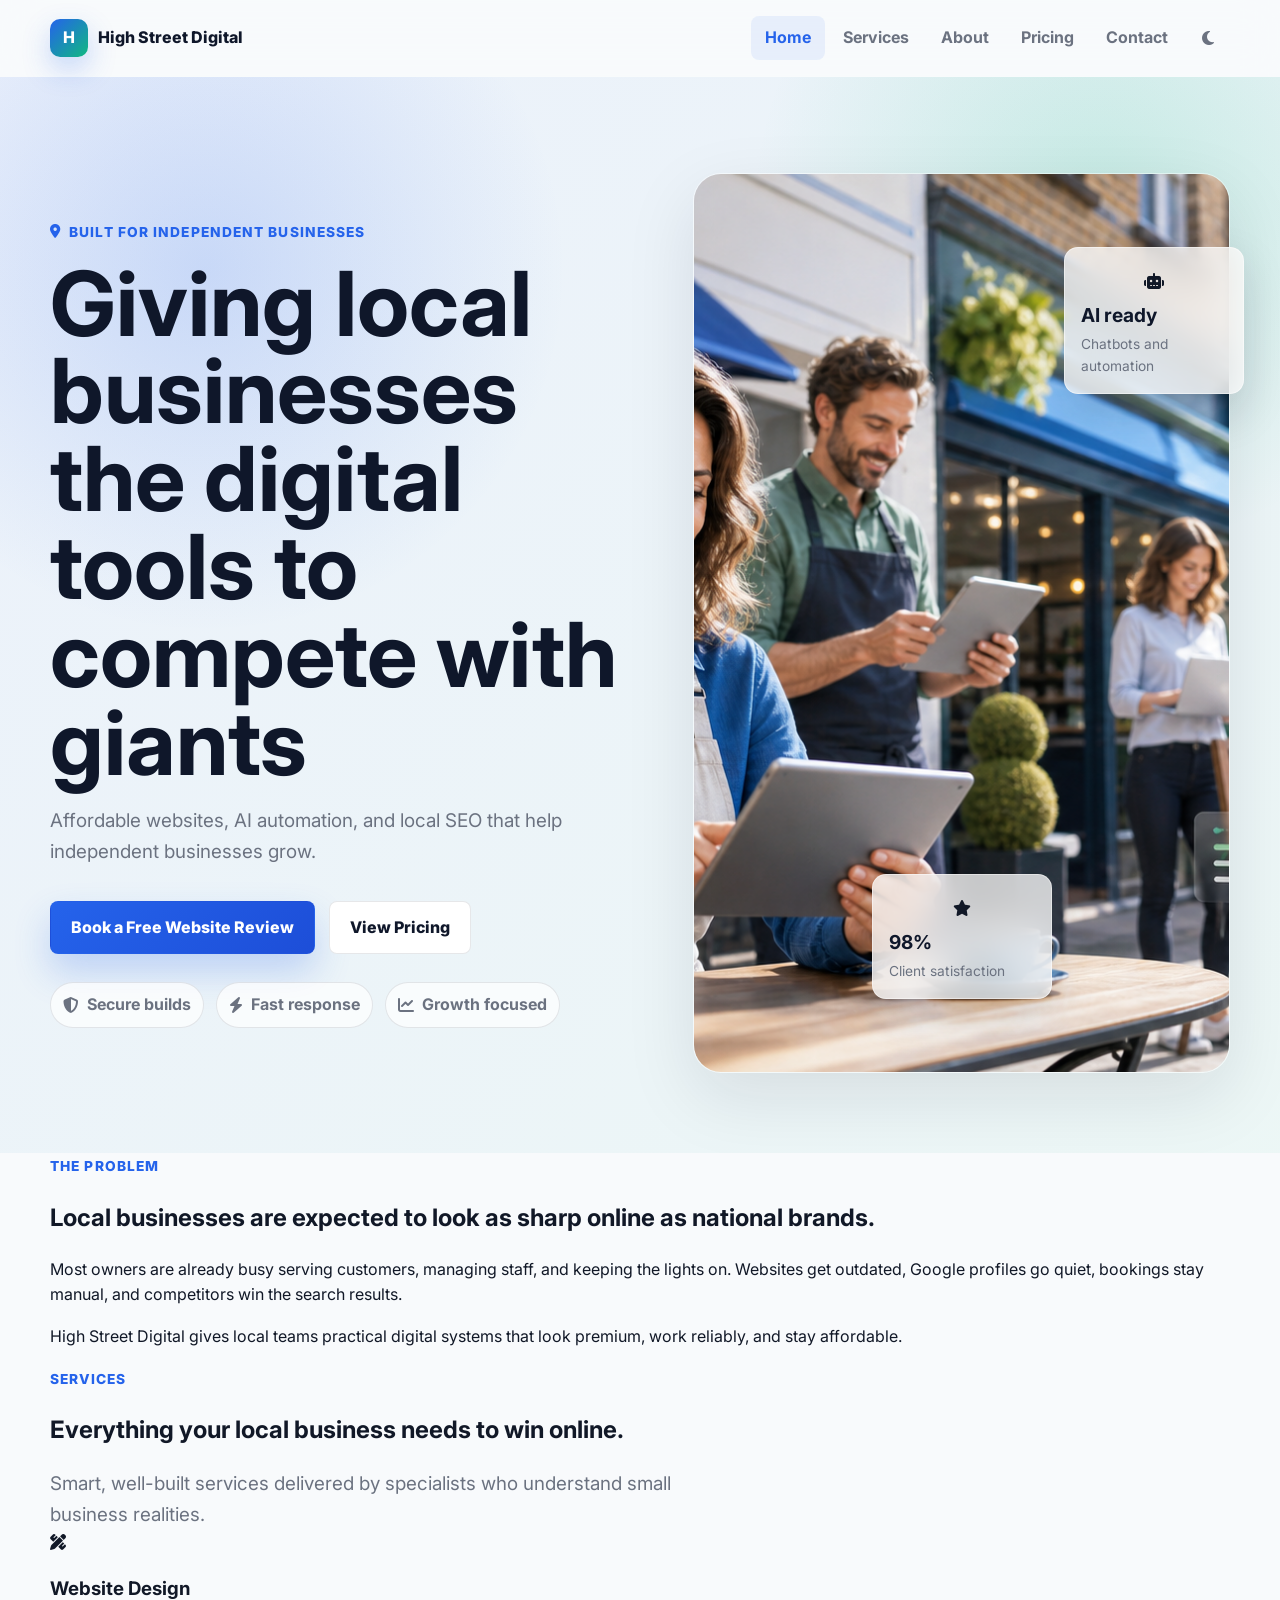
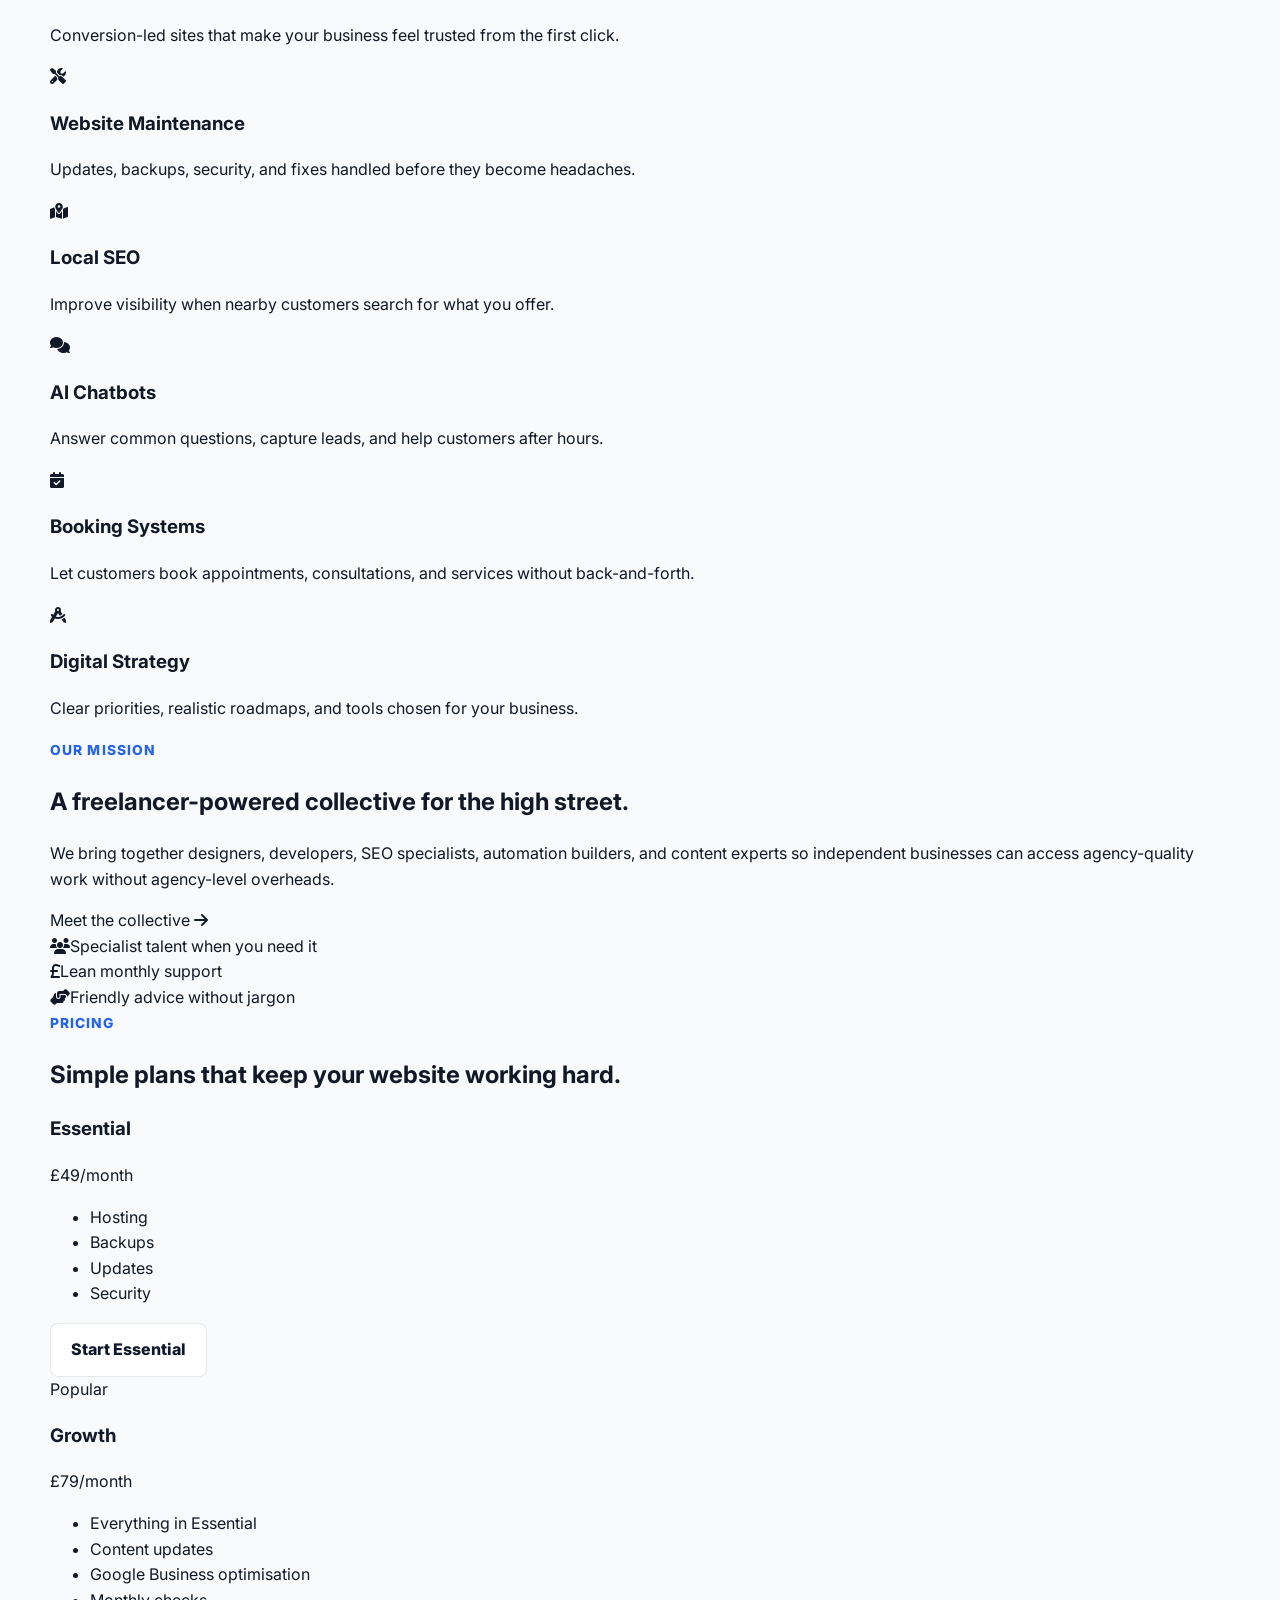
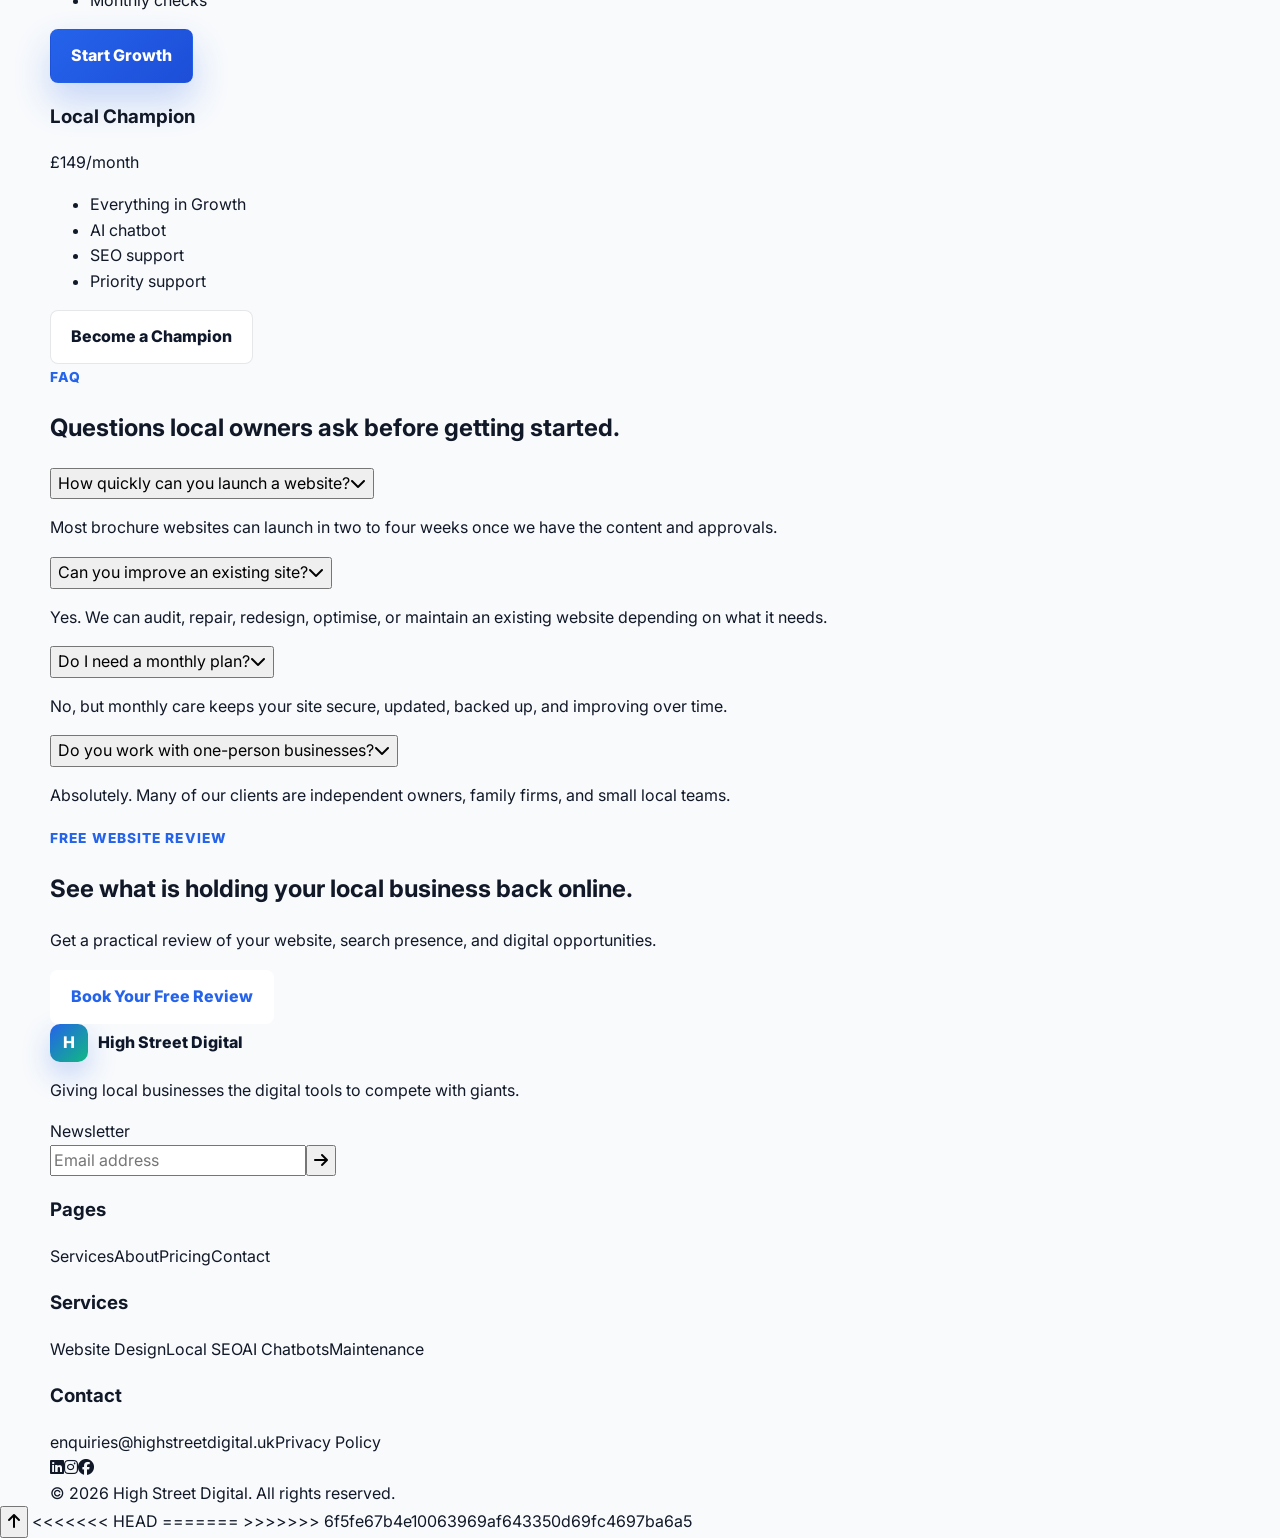
==== commit 47b69699: "Merge branch 'main' of https://github.com/samah-14/highstreetdigital" ====
--- a/index.html
+++ b/index.html
@@ -1,4 +1,4 @@
-﻿<!DOCTYPE html>
+<!DOCTYPE html>
 <html lang="en">
 <head>
   <meta charset="UTF-8">
@@ -27,9 +27,8 @@
     "description": "Freelancer-powered digital agency for independent businesses.",
     "url": "https://highstreetdigital.example",
     "email": "enquiries@highstreetdigital.uk",
-    "telephone": "+44 20 0000 0000",
     "areaServed": "United Kingdom",
-    "sameAs": ["https://www.linkedin.com", "https://www.instagram.com"]
+    
   }
   </script>
 </head>
@@ -53,9 +52,11 @@
         <a href="about.html">About</a>
         <a href="pricing.html">Pricing</a>
         <a href="contact.html">Contact</a>
+
         <button class="theme-toggle" type="button" aria-label="Toggle dark mode" data-theme-toggle>
           <i class="fa-solid fa-moon"></i>
         </button>
+      
       </div>
     </nav>
   </header>
@@ -77,13 +78,8 @@
             <span><i class="fa-solid fa-bolt"></i> Fast response</span>
             <span><i class="fa-solid fa-chart-line"></i> Growth focused</span>
           </div>
-          <div class="hero-proof" aria-label="Client proof">
-            <div class="avatar-stack" aria-hidden="true"><span>A</span><span>R</span><span>T</span></div>
-            <p><strong>Trusted by local teams</strong><br>Salons, restaurants, clinics, trades, and retailers.</p>
-          </div>
         </div>
         <div class="hero-visual" data-aos="zoom-in" data-aos-delay="150">
-          <div class="hero-frame-glow" aria-hidden="true"></div>
           <img src="assets/images/high-street-hero.png" alt="Local businesses using digital tools" loading="eager" width="900" height="900">
           <div class="floating-card card-one">
             <i class="fa-solid fa-star"></i>
@@ -96,14 +92,6 @@
             <span>Chatbots and automation</span>
           </div>
         </div>
-      </div>
-    </section>
-
-    <section class="stats-section">
-      <div class="container stats-grid">
-        <article data-aos="fade-up"><strong data-counter="500">0</strong><span>Businesses Supported</span></article>
-        <article data-aos="fade-up" data-aos-delay="80"><strong data-counter="98">0</strong><span>Client Satisfaction</span></article>
-        <article data-aos="fade-up" data-aos-delay="160"><strong data-counter="24">0</strong><span>Hour Response</span></article>
       </div>
     </section>
 
@@ -180,19 +168,7 @@
       </div>
     </section>
 
-    <section class="section">
-      <div class="container">
-        <div class="section-heading" data-aos="fade-up">
-          <span class="section-kicker">Testimonials</span>
-          <h2>Built around real local business needs.</h2>
-        </div>
-        <div class="testimonial-grid">
-          <figure data-aos="fade-up"><blockquote>Our booking enquiries doubled within a month. The whole process felt clear, quick, and refreshingly human.</blockquote><figcaption>Amelia Hart, Salon Owner</figcaption></figure>
-          <figure data-aos="fade-up" data-aos-delay="80"><blockquote>They sorted our website, Google profile, and maintenance plan without pulling us away from the restaurant.</blockquote><figcaption>Raj Patel, Restaurant Director</figcaption></figure>
-          <figure data-aos="fade-up" data-aos-delay="160"><blockquote>We finally look as professional online as we are in person. Customers mention the new website all the time.</blockquote><figcaption>Tom Lewis, Plumbing Contractor</figcaption></figure>
-        </div>
-      </div>
-    </section>
+ 
 
     <section class="section soft-band">
       <div class="container faq-wrap">
@@ -242,4 +218,7 @@
   <script src="assets/JS/main.js"></script>
 </body>
 </html>
-
+<<<<<<< HEAD
+
+=======
+>>>>>>> 6f5fe67b4e10063969af643350d69fc4697ba6a5
--- a/assets/css/style.css
+++ b/assets/css/style.css
@@ -2,16 +2,13 @@
   --primary: #2563eb;
   --primary-dark: #1d4ed8;
   --secondary: #10b981;
-  --warm: #f59e0b;
   --accent: #0f172a;
   --bg: #f8fafc;
-  --bg-elevated: #eef6ff;
   --card: #ffffff;
   --text: #111827;
   --muted: #6b7280;
   --line: rgba(15, 23, 42, 0.1);
-  --shadow: 0 24px 70px rgba(15, 23, 42, 0.12);
-  --shadow-strong: 0 34px 90px rgba(15, 23, 42, 0.18);
+  --shadow: 0 24px 70px rgba(15, 23, 42, 0.1);
   --radius: 8px;
   --radius-lg: 14px;
   --container: 1180px;
@@ -19,7 +16,6 @@
 
 [data-theme="dark"] {
   --bg: #0b1120;
-  --bg-elevated: #111827;
   --card: #111827;
   --text: #f8fafc;
   --muted: #cbd5e1;
@@ -40,24 +36,9 @@
   margin: 0;
   font-family: "Inter", system-ui, -apple-system, BlinkMacSystemFont, "Segoe UI", sans-serif;
   color: var(--text);
-  background:
-    linear-gradient(180deg, rgba(37, 99, 235, 0.045), transparent 560px),
-    var(--bg);
+  background: var(--bg);
   line-height: 1.6;
   text-rendering: optimizeLegibility;
-}
-
-body::before {
-  content: "";
-  position: fixed;
-  inset: 0;
-  z-index: -1;
-  pointer-events: none;
-  background-image:
-    linear-gradient(rgba(37, 99, 235, 0.045) 1px, transparent 1px),
-    linear-gradient(90deg, rgba(37, 99, 235, 0.045) 1px, transparent 1px);
-  background-size: 54px 54px;
-  mask-image: linear-gradient(to bottom, rgba(0, 0, 0, 0.55), transparent 48%);
 }
 
 body.nav-open {
@@ -154,7 +135,7 @@
   position: sticky;
   top: 0;
   z-index: 900;
-  background: rgba(248, 250, 252, 0.74);
+  background: rgba(248, 250, 252, 0.82);
   border-bottom: 1px solid transparent;
   backdrop-filter: blur(18px);
   transition: border-color 0.2s ease, box-shadow 0.2s ease, background 0.2s ease;
@@ -170,7 +151,7 @@
 }
 
 .navbar {
-  height: 78px;
+  height: 76px;
   display: flex;
   align-items: center;
   justify-content: space-between;
@@ -187,28 +168,14 @@
 }
 
 .brand-mark {
-  position: relative;
-  width: 40px;
-  height: 40px;
+  width: 38px;
+  height: 38px;
   display: grid;
   place-items: center;
   border-radius: 10px;
   color: #fff;
-  background:
-    linear-gradient(135deg, rgba(255, 255, 255, 0.2), transparent),
-    linear-gradient(135deg, var(--primary), var(--secondary));
+  background: linear-gradient(135deg, var(--primary), var(--secondary));
   box-shadow: 0 12px 28px rgba(37, 99, 235, 0.25);
-  overflow: hidden;
-}
-
-.brand-mark::after {
-  content: "";
-  position: absolute;
-  inset: 5px 5px auto auto;
-  width: 8px;
-  height: 8px;
-  border-radius: 50%;
-  background: rgba(255, 255, 255, 0.75);
 }
 
 .nav-menu {
@@ -252,59 +219,34 @@
 .page-hero {
   position: relative;
   overflow: hidden;
-  padding: 110px 0 94px;
+  padding: 96px 0 80px;
 }
 
 .hero-bg {
   position: absolute;
   inset: 0;
   background:
-    linear-gradient(115deg, rgba(37, 99, 235, 0.1), rgba(16, 185, 129, 0.06) 44%, rgba(245, 158, 11, 0.07)),
-    linear-gradient(180deg, rgba(255, 255, 255, 0.42), transparent 70%);
+    radial-gradient(circle at 16% 18%, rgba(37, 99, 235, 0.18), transparent 26%),
+    radial-gradient(circle at 86% 12%, rgba(16, 185, 129, 0.18), transparent 24%),
+    linear-gradient(135deg, rgba(37, 99, 235, 0.06), rgba(16, 185, 129, 0.05));
   animation: drift 10s ease-in-out infinite alternate;
-}
-
-.hero-home::after,
-.page-hero::after {
-  content: "";
-  position: absolute;
-  left: 0;
-  right: 0;
-  bottom: 0;
-  height: 110px;
-  background: linear-gradient(to bottom, transparent, var(--bg));
-  pointer-events: none;
 }
 
 .hero-grid {
   position: relative;
-  z-index: 1;
-  display: grid;
-  grid-template-columns: minmax(0, 1.02fr) minmax(420px, 0.98fr);
+  display: grid;
+  grid-template-columns: 1fr 0.92fr;
   align-items: center;
-  gap: 68px;
-}
-
-.page-hero .container {
-  position: relative;
-  z-index: 1;
+  gap: 60px;
 }
 
 .hero-copy h1,
 .page-hero h1 {
   margin: 16px 0 20px;
-  font-size: clamp(3.1rem, 7vw, 6.2rem);
-  line-height: 0.96;
+  font-size: clamp(3rem, 7vw, 5.9rem);
+  line-height: 0.98;
   letter-spacing: 0;
   color: var(--accent);
-}
-
-.hero-copy h1 {
-  max-width: 880px;
-  background: linear-gradient(135deg, var(--accent), var(--primary) 52%, #0f766e);
-  -webkit-background-clip: text;
-  background-clip: text;
-  color: transparent;
 }
 
 .page-hero h1 {
@@ -332,15 +274,6 @@
   letter-spacing: 0.08em;
 }
 
-.eyebrow {
-  padding: 8px 12px;
-  border: 1px solid rgba(37, 99, 235, 0.16);
-  border-radius: 999px;
-  background: rgba(255, 255, 255, 0.68);
-  box-shadow: 0 12px 30px rgba(37, 99, 235, 0.08);
-  backdrop-filter: blur(14px);
-}
-
 .hero-actions {
   display: flex;
   align-items: center;
@@ -357,9 +290,9 @@
   gap: 8px;
   padding: 13px 20px;
   border: 1px solid transparent;
-  border-radius: 999px;
+  border-radius: var(--radius);
   font-weight: 800;
-  transition: transform 0.2s ease, box-shadow 0.2s ease, background 0.2s ease, color 0.2s ease, border-color 0.2s ease;
+  transition: transform 0.2s ease, box-shadow 0.2s ease, background 0.2s ease, color 0.2s ease;
 }
 
 .btn:hover {
@@ -368,25 +301,15 @@
 
 .btn-primary {
   color: #fff;
-  background:
-    linear-gradient(135deg, rgba(255, 255, 255, 0.22), transparent),
-    linear-gradient(135deg, var(--primary), var(--primary-dark));
-  box-shadow: 0 18px 40px rgba(37, 99, 235, 0.28);
+  background: linear-gradient(135deg, var(--primary), var(--primary-dark));
+  box-shadow: 0 18px 36px rgba(37, 99, 235, 0.24);
 }
 
 .btn-secondary,
 .btn-outline {
   color: var(--accent);
   border-color: var(--line);
-  background: rgba(255, 255, 255, 0.78);
-  box-shadow: 0 14px 32px rgba(15, 23, 42, 0.06);
-  backdrop-filter: blur(14px);
-}
-
-.btn-secondary:hover,
-.btn-outline:hover {
-  border-color: rgba(37, 99, 235, 0.28);
-  box-shadow: 0 18px 42px rgba(15, 23, 42, 0.12);
+  background: var(--card);
 }
 
 .btn-light {
@@ -407,12 +330,10 @@
   display: inline-flex;
   align-items: center;
   gap: 8px;
-  padding: 10px 14px;
+  padding: 9px 12px;
   border: 1px solid var(--line);
   border-radius: 999px;
-  background: rgba(255, 255, 255, 0.78);
-  box-shadow: 0 10px 26px rgba(15, 23, 42, 0.06);
-  backdrop-filter: blur(14px);
+  background: rgba(255, 255, 255, 0.7);
 }
 
 [data-theme="dark"] .trust-row span {
@@ -421,44 +342,30 @@
 
 .hero-visual {
   position: relative;
-  min-height: 560px;
+  min-height: 520px;
   display: grid;
   place-items: center;
-  isolation: isolate;
-}
-
-.hero-frame-glow {
-  position: absolute;
-  inset: 22px;
-  z-index: -1;
-  border-radius: 34px;
-  background:
-    linear-gradient(135deg, rgba(37, 99, 235, 0.28), rgba(16, 185, 129, 0.2)),
-    linear-gradient(45deg, rgba(245, 158, 11, 0.22), transparent);
-  filter: blur(24px);
-  opacity: 0.72;
 }
 
 .hero-visual img {
-  width: min(100%, 610px);
-  aspect-ratio: 0.98;
+  width: min(100%, 560px);
+  aspect-ratio: 1;
   object-fit: cover;
-  border-radius: 30px;
-  box-shadow: var(--shadow-strong);
-  border: 8px solid rgba(255, 255, 255, 0.72);
-  transform: rotate(1.2deg);
+  border-radius: 28px;
+  box-shadow: var(--shadow);
+  border: 1px solid rgba(255, 255, 255, 0.4);
 }
 
 .floating-card {
   position: absolute;
   display: grid;
   gap: 2px;
-  padding: 18px;
-  width: 196px;
+  padding: 16px;
+  width: 180px;
   border: 1px solid rgba(255, 255, 255, 0.45);
   border-radius: var(--radius-lg);
-  background: rgba(255, 255, 255, 0.82);
-  box-shadow: 0 22px 56px rgba(15, 23, 42, 0.16);
+  background: rgba(255, 255, 255, 0.76);
+  box-shadow: 0 18px 46px rgba(15, 23, 42, 0.14);
   backdrop-filter: blur(18px);
   animation: float 4.5s ease-in-out infinite;
 }
@@ -468,27 +375,24 @@
 }
 
 .floating-card i {
+<<<<<<< HEAD
   width: 34px;
   height: 34px;
   display: grid;
   place-items: center;
-  border-radius: 10px;
-  color: #fff;
-  background: linear-gradient(135deg, var(--secondary), var(--primary));
-  font-size: 1rem;
 }
 
 .floating-card strong {
   color: var(--accent);
   font-size: 1.2rem;
 }
-
 .floating-card span {
   color: var(--muted);
   font-size: 0.86rem;
 }
 
 .card-one {
+<<<<<<< HEAD
   left: -18px;
   bottom: 74px;
 }
@@ -500,19 +404,8 @@
 }
 
 .hero-proof {
-  display: flex;
-  align-items: center;
-  gap: 14px;
-  margin-top: 24px;
-}
-
-.hero-proof p {
-  margin: 0;
-  font-size: 0.95rem;
-}
 
 .hero-proof strong {
-  color: var(--accent);
 }
 
 .avatar-stack {
@@ -552,6 +445,24 @@
   background:
     linear-gradient(135deg, rgba(37, 99, 235, 0.055), rgba(16, 185, 129, 0.045)),
     linear-gradient(180deg, rgba(255, 255, 255, 0.32), transparent);
+=======
+  left: -10px;
+  bottom: 68px;
+}
+
+.card-two {
+  right: -6px;
+  top: 82px;
+  animation-delay: 1s;
+}
+
+.section {
+  padding: 92px 0;
+}
+
+.soft-band {
+  background: linear-gradient(180deg, rgba(37, 99, 235, 0.04), rgba(16, 185, 129, 0.04));
+>>>>>>> 6f5fe67b4e10063969af643350d69fc4697ba6a5
 }
 
 .split {
@@ -592,7 +503,11 @@
 
 .section-heading {
   max-width: 760px;
+<<<<<<< HEAD
   margin-bottom: 44px;
+=======
+  margin-bottom: 38px;
+>>>>>>> 6f5fe67b4e10063969af643350d69fc4697ba6a5
 }
 
 .card-grid,
@@ -621,6 +536,7 @@
 .timeline article {
   border: 1px solid var(--line);
   border-radius: var(--radius-lg);
+<<<<<<< HEAD
   background:
     linear-gradient(180deg, rgba(255, 255, 255, 0.72), rgba(255, 255, 255, 0.96)),
     var(--card);
@@ -663,10 +579,26 @@
 .service-card:hover,
 .detail-card:hover {
   transform: translateY(-8px);
+=======
+  background: var(--card);
+  box-shadow: 0 12px 34px rgba(15, 23, 42, 0.06);
+}
+
+.service-card,
+.detail-card {
+  padding: 28px;
+  transition: transform 0.2s ease, box-shadow 0.2s ease, border-color 0.2s ease;
+}
+
+.service-card:hover,
+.detail-card:hover {
+  transform: translateY(-6px);
+>>>>>>> 6f5fe67b4e10063969af643350d69fc4697ba6a5
   border-color: rgba(37, 99, 235, 0.28);
   box-shadow: var(--shadow);
 }
 
+<<<<<<< HEAD
 .service-card:hover::before,
 .detail-card:hover::before,
 .price-card:hover::before,
@@ -679,14 +611,25 @@
 .info-card > i {
   width: 54px;
   height: 54px;
+=======
+.service-card i,
+.detail-card > i,
+.info-card > i {
+  width: 48px;
+  height: 48px;
+>>>>>>> 6f5fe67b4e10063969af643350d69fc4697ba6a5
   display: grid;
   place-items: center;
   border-radius: 12px;
   color: #fff;
+<<<<<<< HEAD
   background:
     linear-gradient(135deg, rgba(255, 255, 255, 0.24), transparent),
     linear-gradient(135deg, var(--primary), var(--secondary));
   box-shadow: 0 16px 34px rgba(37, 99, 235, 0.2);
+=======
+  background: linear-gradient(135deg, var(--primary), var(--secondary));
+>>>>>>> 6f5fe67b4e10063969af643350d69fc4697ba6a5
 }
 
 .service-card h3,
@@ -697,12 +640,20 @@
 .feature-panel {
   display: grid;
   gap: 16px;
+<<<<<<< HEAD
   padding: 26px;
   border: 1px solid var(--line);
   border-radius: var(--radius-lg);
   background: rgba(255, 255, 255, 0.78);
   box-shadow: var(--shadow);
   backdrop-filter: blur(16px);
+=======
+  padding: 24px;
+  border: 1px solid var(--line);
+  border-radius: var(--radius-lg);
+  background: rgba(255, 255, 255, 0.7);
+  box-shadow: var(--shadow);
+>>>>>>> 6f5fe67b4e10063969af643350d69fc4697ba6a5
 }
 
 [data-theme="dark"] .feature-panel {
@@ -715,9 +666,13 @@
   gap: 14px;
   padding: 16px;
   border-radius: var(--radius);
+<<<<<<< HEAD
   background:
     linear-gradient(135deg, rgba(37, 99, 235, 0.06), transparent),
     var(--card);
+=======
+  background: var(--card);
+>>>>>>> 6f5fe67b4e10063969af643350d69fc4697ba6a5
   color: var(--accent);
   font-weight: 800;
 }
@@ -742,12 +697,16 @@
 .price-card {
   position: relative;
   padding: 30px;
+<<<<<<< HEAD
   overflow: hidden;
   transition: transform 0.2s ease, box-shadow 0.2s ease, border-color 0.2s ease;
+=======
+>>>>>>> 6f5fe67b4e10063969af643350d69fc4697ba6a5
 }
 
 .price-card.featured {
   border-color: rgba(37, 99, 235, 0.45);
+<<<<<<< HEAD
   transform: translateY(-14px);
   box-shadow: var(--shadow);
 }
@@ -762,6 +721,12 @@
   transform: translateY(-18px);
 }
 
+=======
+  transform: translateY(-10px);
+  box-shadow: var(--shadow);
+}
+
+>>>>>>> 6f5fe67b4e10063969af643350d69fc4697ba6a5
 .plan-badge {
   position: absolute;
   top: 18px;
@@ -769,15 +734,23 @@
   padding: 6px 10px;
   border-radius: 999px;
   color: #fff;
+<<<<<<< HEAD
   background: linear-gradient(135deg, var(--secondary), #0f766e);
   box-shadow: 0 12px 26px rgba(16, 185, 129, 0.22);
+=======
+  background: var(--secondary);
+>>>>>>> 6f5fe67b4e10063969af643350d69fc4697ba6a5
   font-size: 0.78rem;
   font-weight: 800;
 }
 
 .price {
   margin: 16px 0;
+<<<<<<< HEAD
   color: var(--primary);
+=======
+  color: var(--accent);
+>>>>>>> 6f5fe67b4e10063969af643350d69fc4697ba6a5
   font-size: 3rem;
   font-weight: 900;
   line-height: 1;
@@ -801,10 +774,14 @@
 }
 
 .stats-section {
+<<<<<<< HEAD
   position: relative;
   z-index: 2;
   padding: 0 0 42px;
   margin-top: -42px;
+=======
+  padding: 34px 0;
+>>>>>>> 6f5fe67b4e10063969af643350d69fc4697ba6a5
 }
 
 .stats-grid {
@@ -812,6 +789,7 @@
 }
 
 .stats-grid article {
+<<<<<<< HEAD
   padding: 28px;
   border: 1px solid var(--line);
   border-radius: var(--radius-lg);
@@ -823,6 +801,13 @@
 
 [data-theme="dark"] .stats-grid article {
   background: rgba(17, 24, 39, 0.86);
+=======
+  padding: 26px;
+  border: 1px solid var(--line);
+  border-radius: var(--radius-lg);
+  background: var(--card);
+  text-align: center;
+>>>>>>> 6f5fe67b4e10063969af643350d69fc4697ba6a5
 }
 
 .stats-grid strong {
@@ -851,6 +836,7 @@
 }
 
 .testimonial-grid figure {
+<<<<<<< HEAD
   position: relative;
   margin: 0;
   padding: 28px;
@@ -870,6 +856,10 @@
   color: var(--warm);
   font-size: 0.85rem;
   letter-spacing: 0.08em;
+=======
+  margin: 0;
+  padding: 28px;
+>>>>>>> 6f5fe67b4e10063969af643350d69fc4697ba6a5
 }
 
 blockquote {
@@ -879,6 +869,7 @@
   font-weight: 650;
 }
 
+<<<<<<< HEAD
 blockquote::before {
   content: "“";
   display: block;
@@ -889,6 +880,8 @@
   font-weight: 900;
 }
 
+=======
+>>>>>>> 6f5fe67b4e10063969af643350d69fc4697ba6a5
 figcaption {
   color: var(--muted);
   font-weight: 800;
@@ -908,7 +901,10 @@
   border-radius: var(--radius);
   background: var(--card);
   overflow: hidden;
+<<<<<<< HEAD
   box-shadow: 0 10px 24px rgba(15, 23, 42, 0.04);
+=======
+>>>>>>> 6f5fe67b4e10063969af643350d69fc4697ba6a5
 }
 
 .accordion button {
@@ -936,11 +932,14 @@
   display: block;
 }
 
+<<<<<<< HEAD
 .accordion article.open {
   border-color: rgba(37, 99, 235, 0.26);
   box-shadow: 0 18px 42px rgba(15, 23, 42, 0.08);
 }
 
+=======
+>>>>>>> 6f5fe67b4e10063969af643350d69fc4697ba6a5
 .accordion article.open i {
   transform: rotate(180deg);
 }
@@ -951,6 +950,7 @@
 
 .cta-banner {
   padding: clamp(34px, 7vw, 72px);
+<<<<<<< HEAD
   position: relative;
   overflow: hidden;
   border-radius: 28px;
@@ -968,6 +968,14 @@
   border: 1px solid rgba(255, 255, 255, 0.24);
   border-radius: inherit;
   pointer-events: none;
+=======
+  border-radius: 24px;
+  color: #fff;
+  background:
+    linear-gradient(135deg, rgba(15, 23, 42, 0.88), rgba(37, 99, 235, 0.88)),
+    url("../images/high-street-hero.png") center/cover;
+  box-shadow: var(--shadow);
+>>>>>>> 6f5fe67b4e10063969af643350d69fc4697ba6a5
 }
 
 .cta-banner h2,
@@ -978,8 +986,13 @@
 
 .page-hero {
   background:
+<<<<<<< HEAD
     linear-gradient(135deg, rgba(37, 99, 235, 0.12), rgba(16, 185, 129, 0.08)),
     linear-gradient(180deg, rgba(255, 255, 255, 0.36), transparent);
+=======
+    radial-gradient(circle at 20% 0%, rgba(37, 99, 235, 0.16), transparent 28%),
+    radial-gradient(circle at 82% 16%, rgba(16, 185, 129, 0.14), transparent 25%);
+>>>>>>> 6f5fe67b4e10063969af643350d69fc4697ba6a5
 }
 
 .compact-hero {
@@ -1062,6 +1075,7 @@
   padding: 30px;
   border: 1px solid var(--line);
   border-radius: var(--radius-lg);
+<<<<<<< HEAD
   background:
     linear-gradient(180deg, rgba(255, 255, 255, 0.78), rgba(255, 255, 255, 0.98)),
     var(--card);
@@ -1073,6 +1087,10 @@
   background:
     linear-gradient(180deg, rgba(30, 41, 59, 0.72), rgba(17, 24, 39, 0.98)),
     var(--card);
+=======
+  background: var(--card);
+  box-shadow: var(--shadow);
+>>>>>>> 6f5fe67b4e10063969af643350d69fc4697ba6a5
 }
 
 .form-row {
@@ -1155,7 +1173,10 @@
   border-radius: var(--radius-lg);
   color: var(--accent);
   background:
+<<<<<<< HEAD
     linear-gradient(135deg, rgba(37, 99, 235, 0.16), rgba(16, 185, 129, 0.1)),
+=======
+>>>>>>> 6f5fe67b4e10063969af643350d69fc4697ba6a5
     linear-gradient(90deg, rgba(37, 99, 235, 0.08) 1px, transparent 1px),
     linear-gradient(rgba(37, 99, 235, 0.08) 1px, transparent 1px),
     var(--card);
@@ -1180,9 +1201,13 @@
 
 .site-footer {
   padding: 70px 0 24px;
+<<<<<<< HEAD
   background:
     linear-gradient(135deg, rgba(37, 99, 235, 0.18), transparent 36%),
     linear-gradient(180deg, #0f172a, #080d18);
+=======
+  background: var(--accent);
+>>>>>>> 6f5fe67b4e10063969af643350d69fc4697ba6a5
   color: #fff;
 }
 
--- a/assets/css/responsive.css
+++ b/assets/css/responsive.css
@@ -7,8 +7,6 @@
 
   .hero-visual {
     min-height: auto;
-    max-width: 680px;
-    margin: 0 auto;
   }
 
   .six-grid,
@@ -114,12 +112,6 @@
   .hero-visual img {
     width: 100%;
     border-radius: 18px;
-    transform: none;
-    border-width: 5px;
-  }
-
-  .hero-proof {
-    align-items: flex-start;
   }
 
   .section {
@@ -138,11 +130,6 @@
 
   .price-card.featured {
     transform: none;
-  }
-
-  .price-card:hover,
-  .price-card.featured:hover {
-    transform: translateY(-4px);
   }
 
   .form-row.two {
@@ -182,10 +169,6 @@
     border-radius: 16px;
   }
 
-  .hero-proof {
-    display: grid;
-  }
-
   .newsletter div {
     flex-direction: column;
   }
